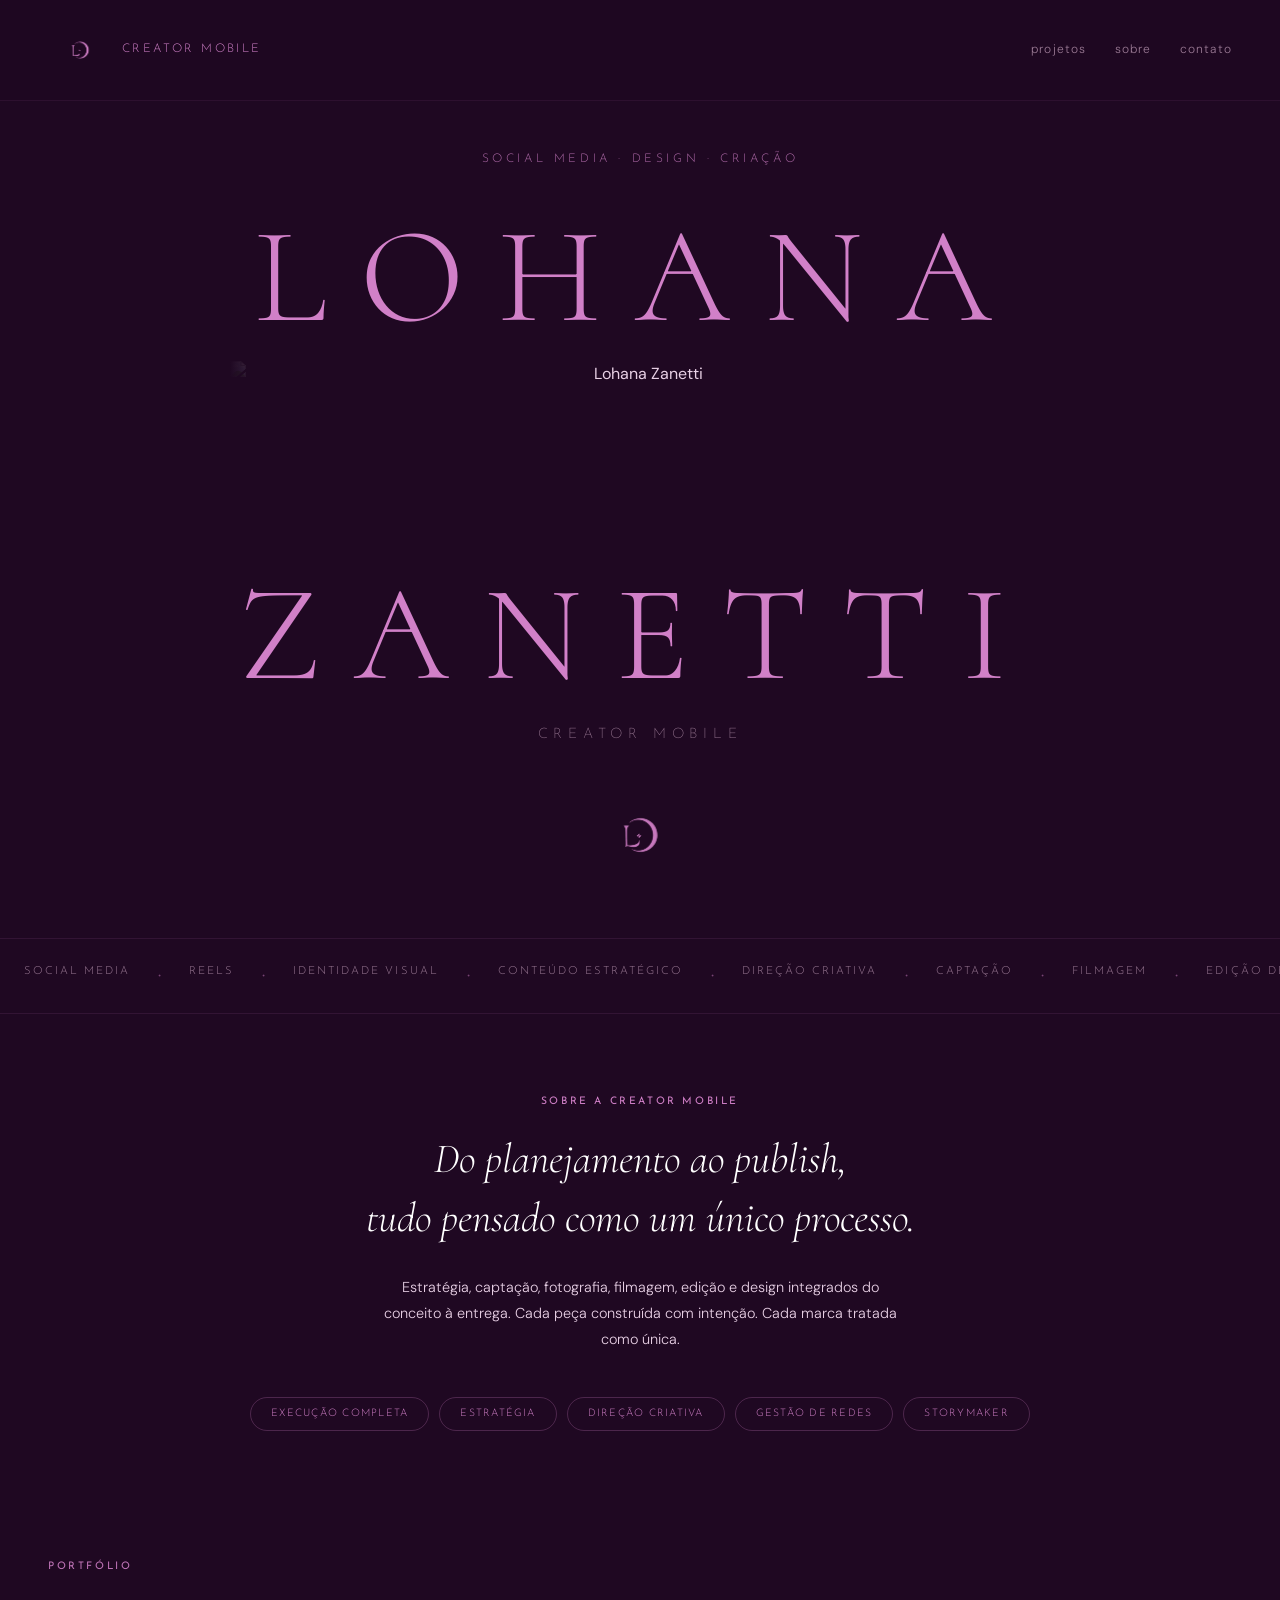
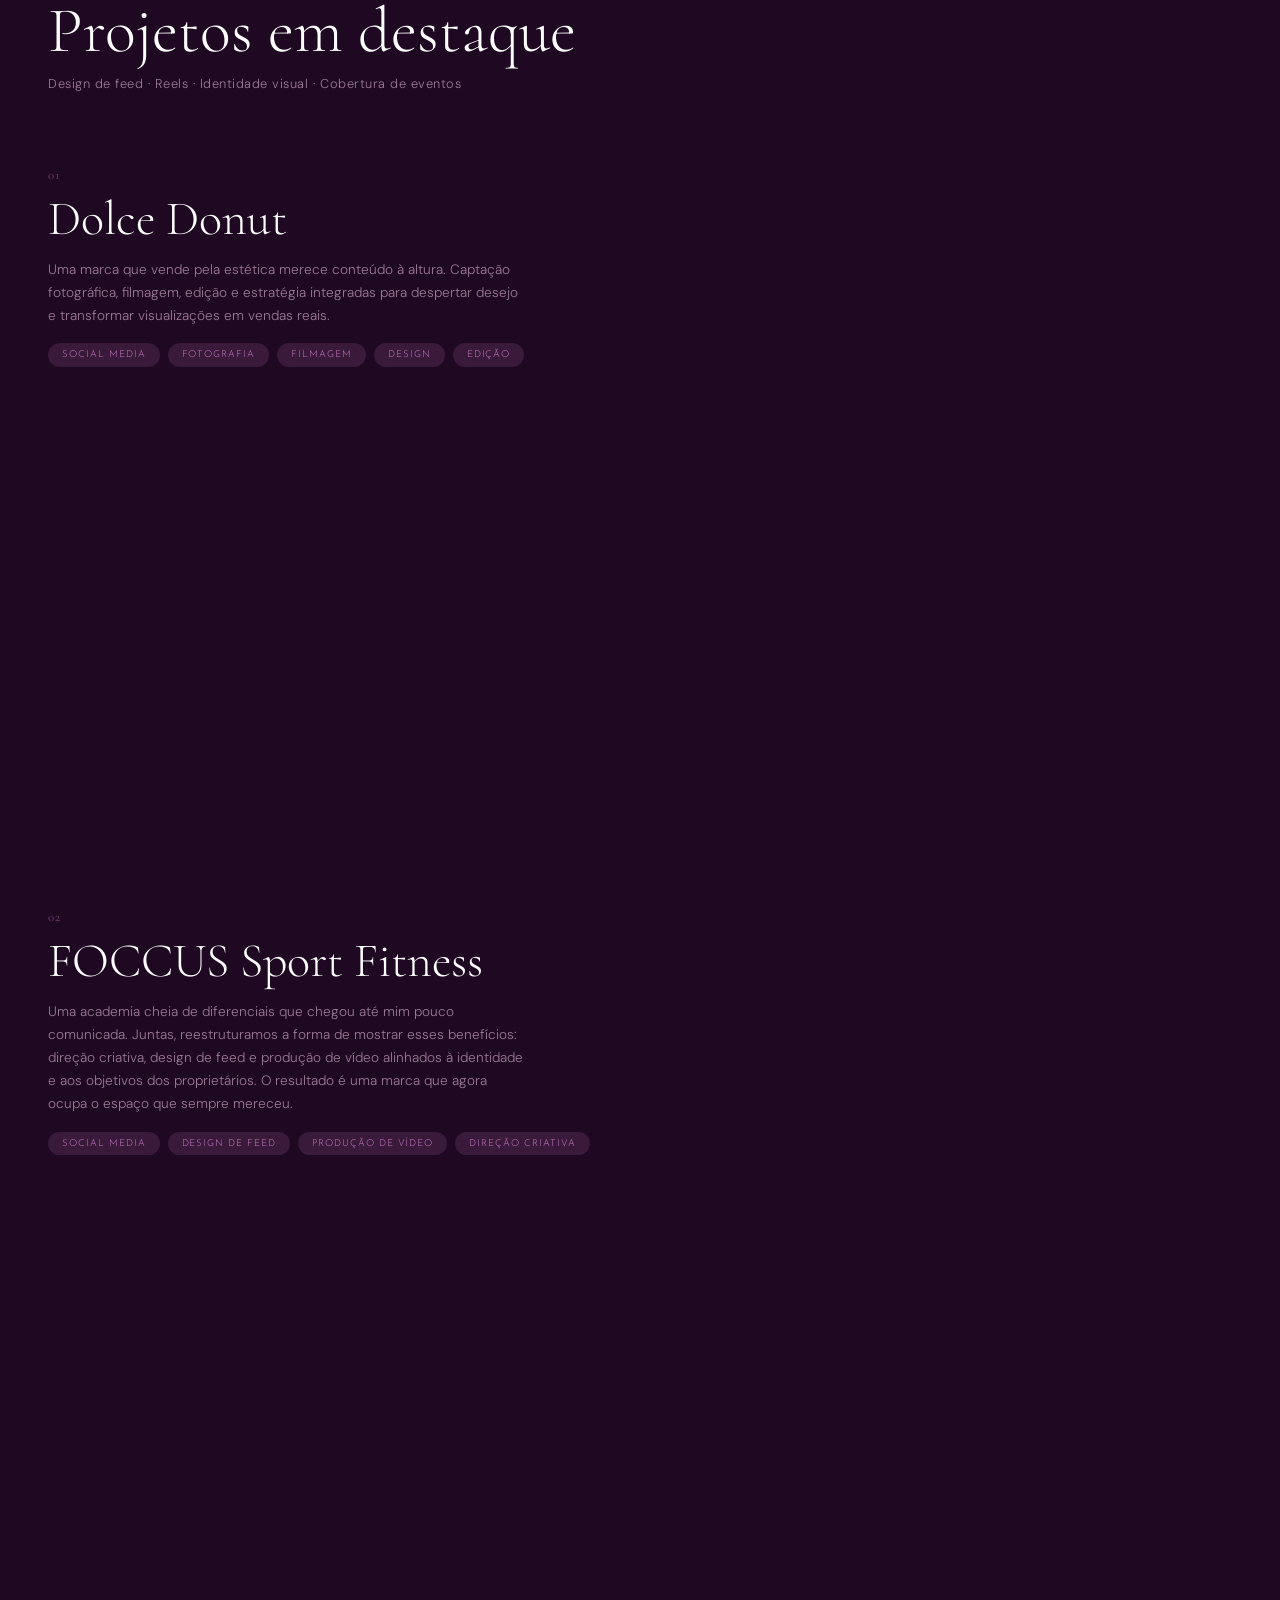
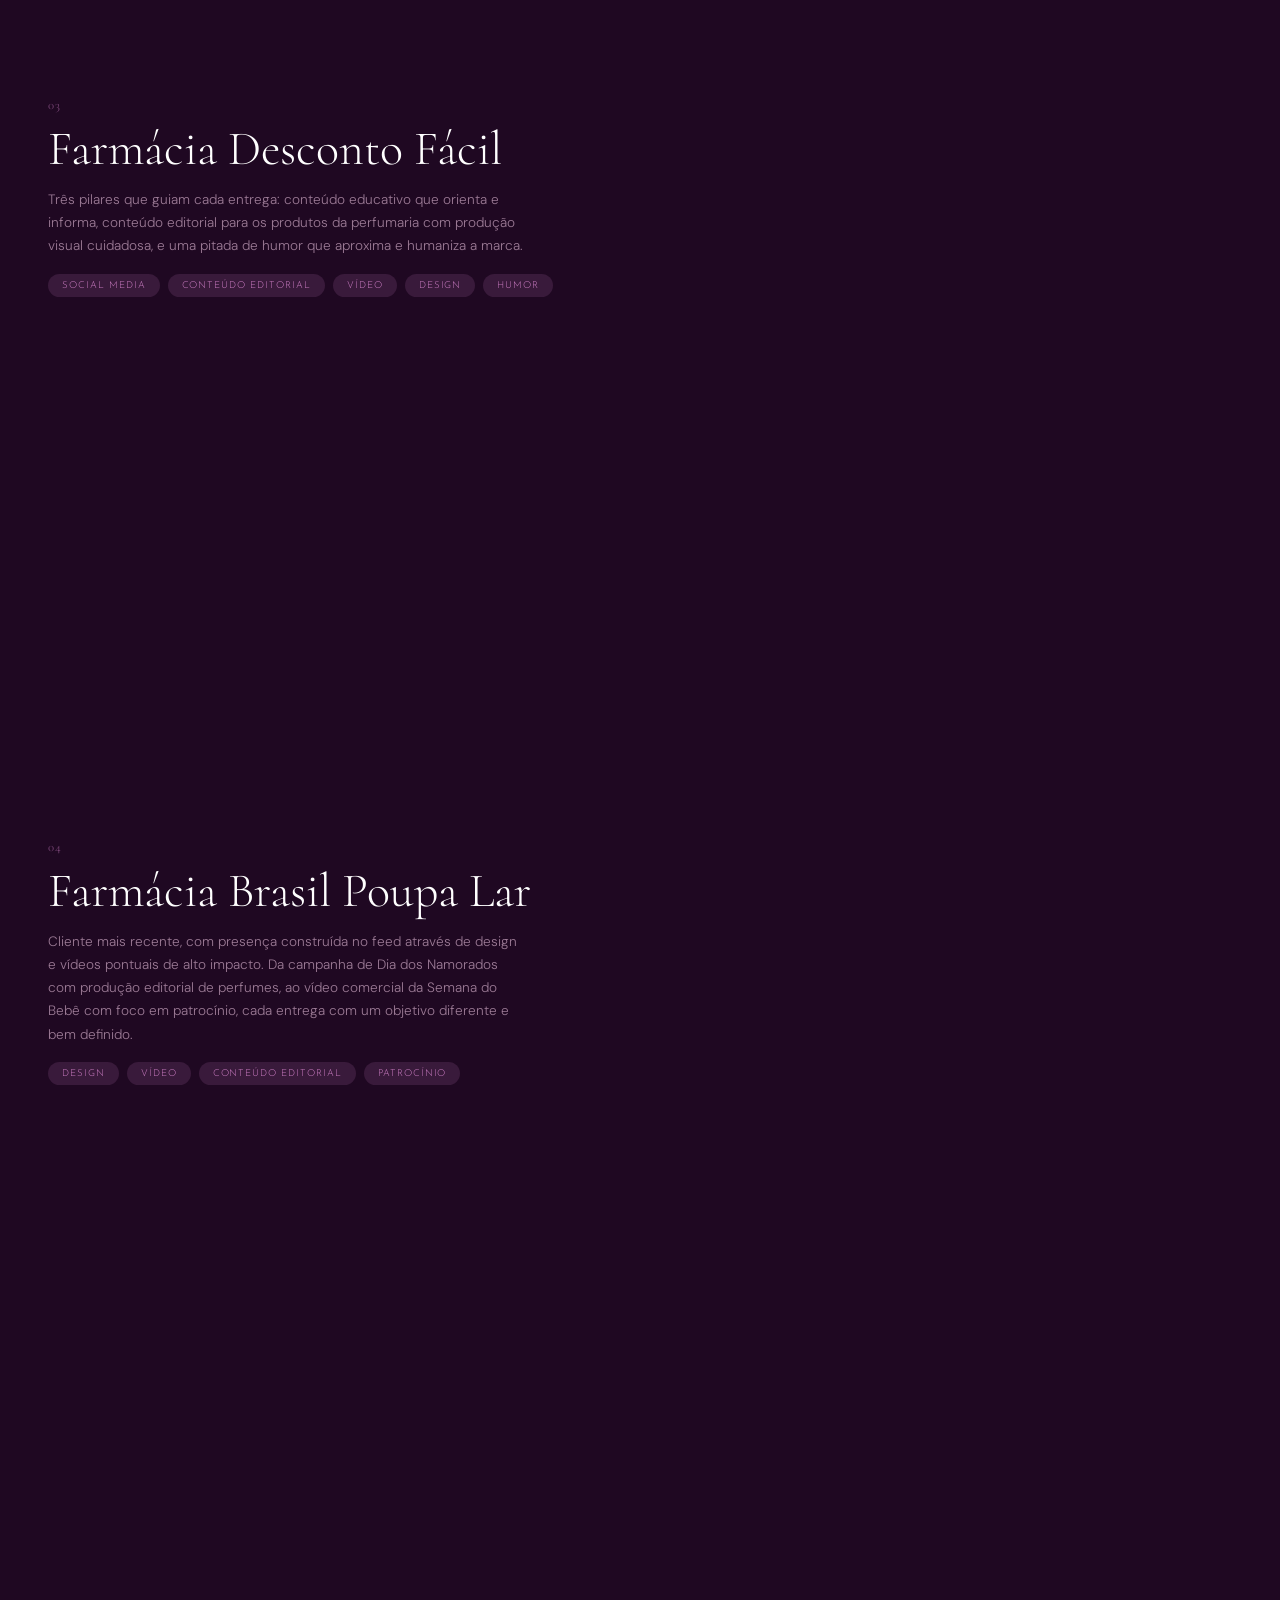
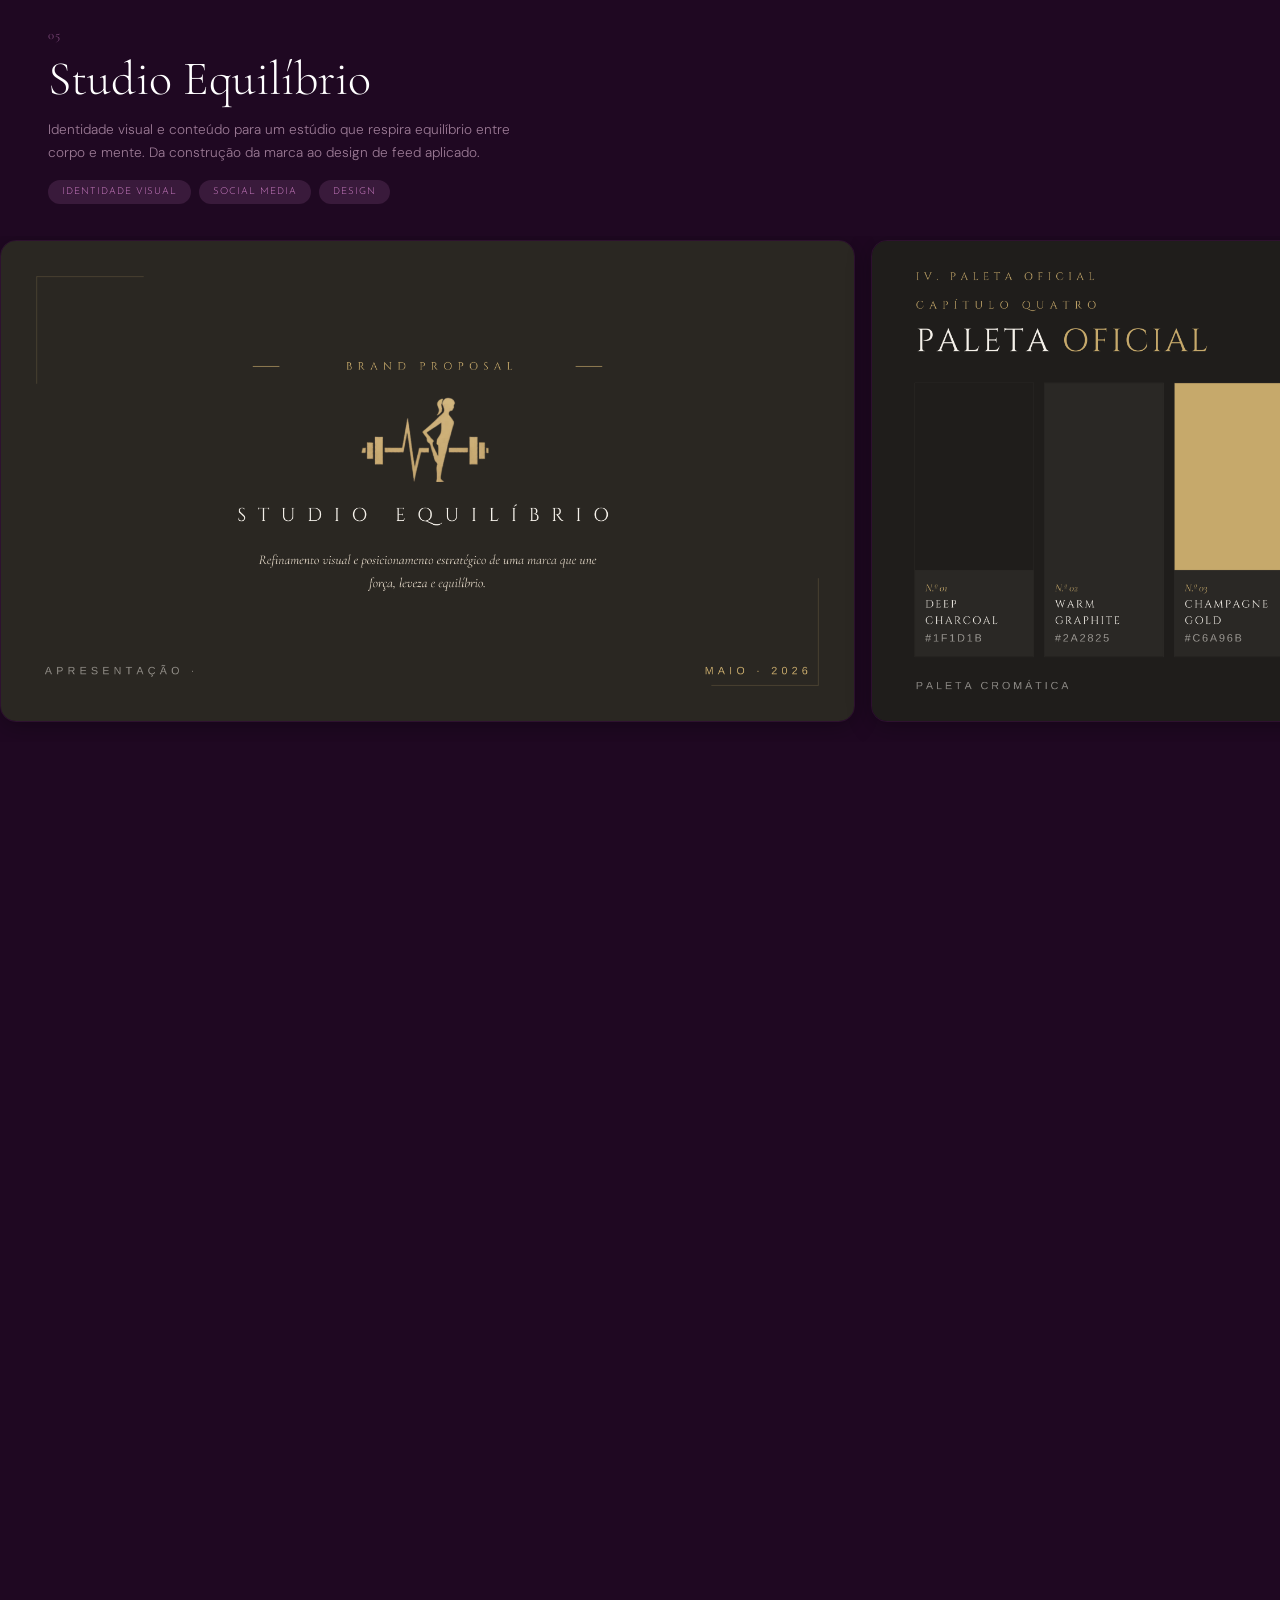
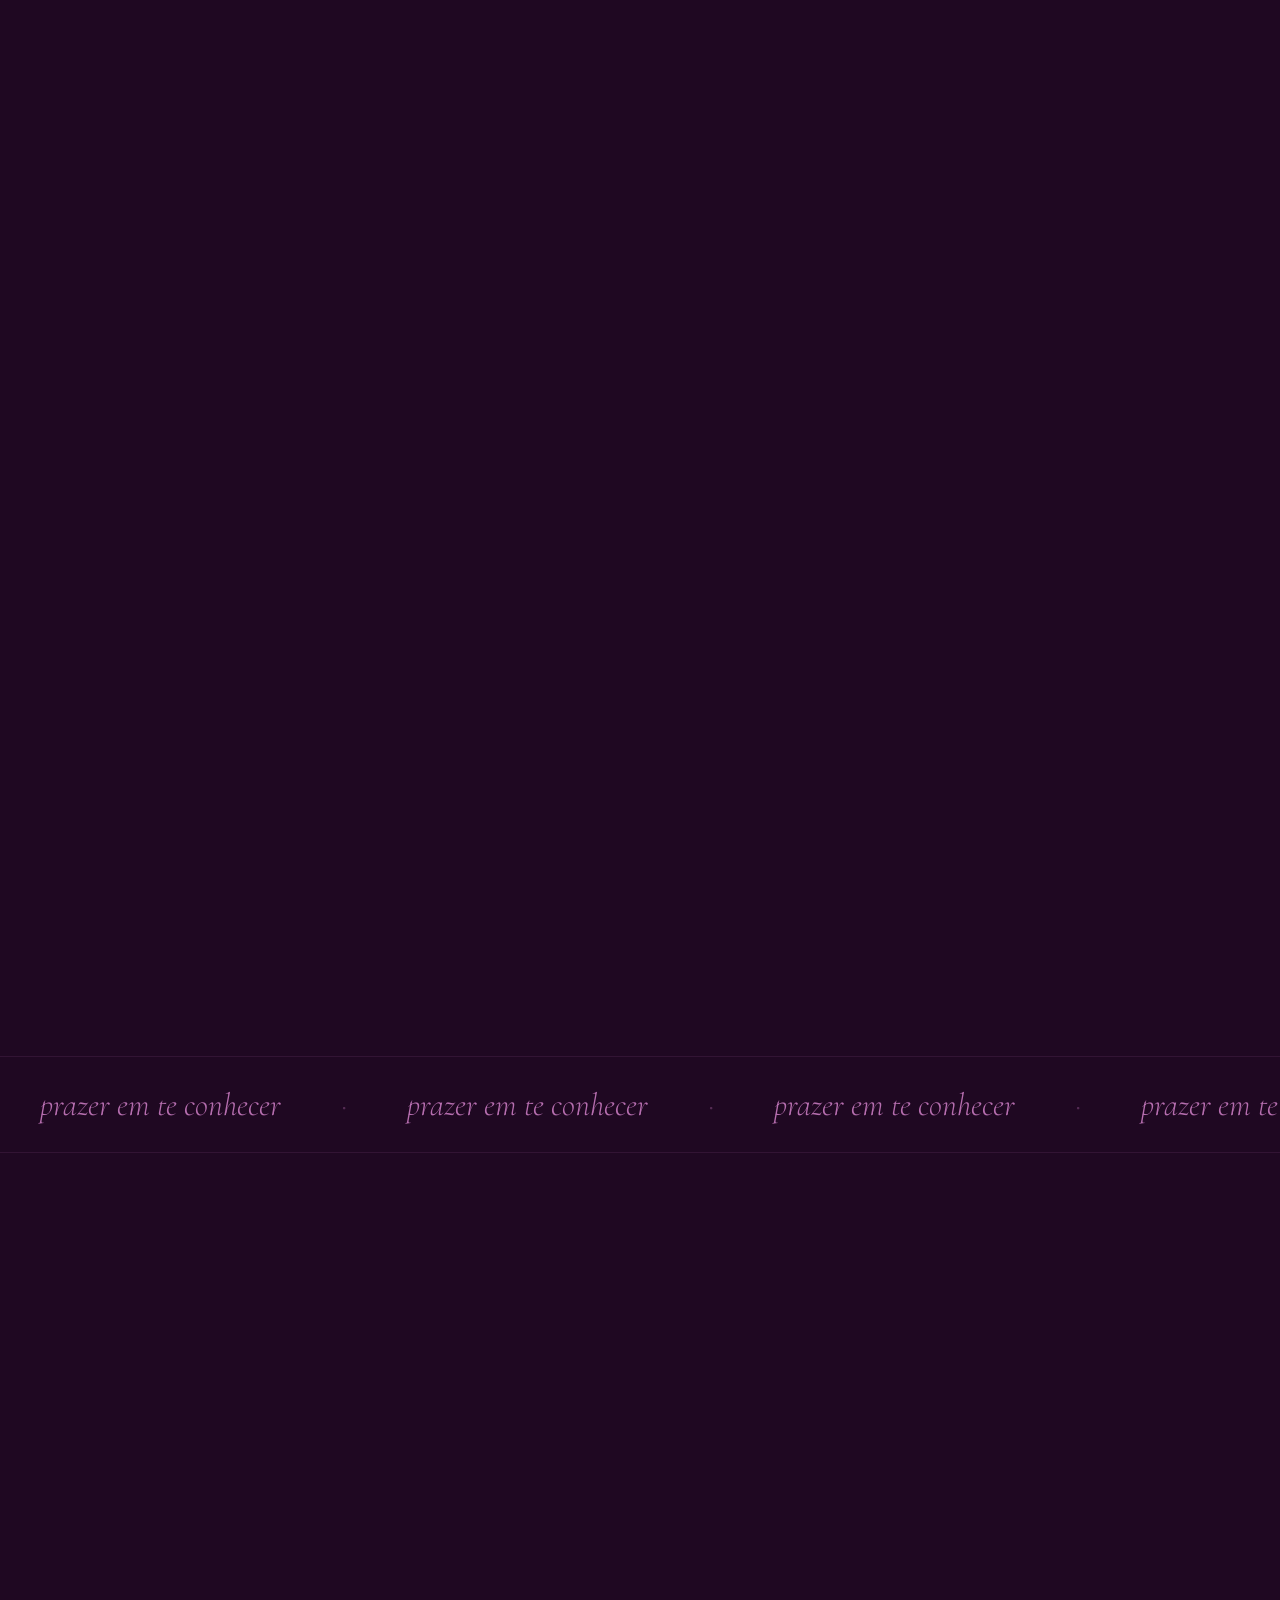
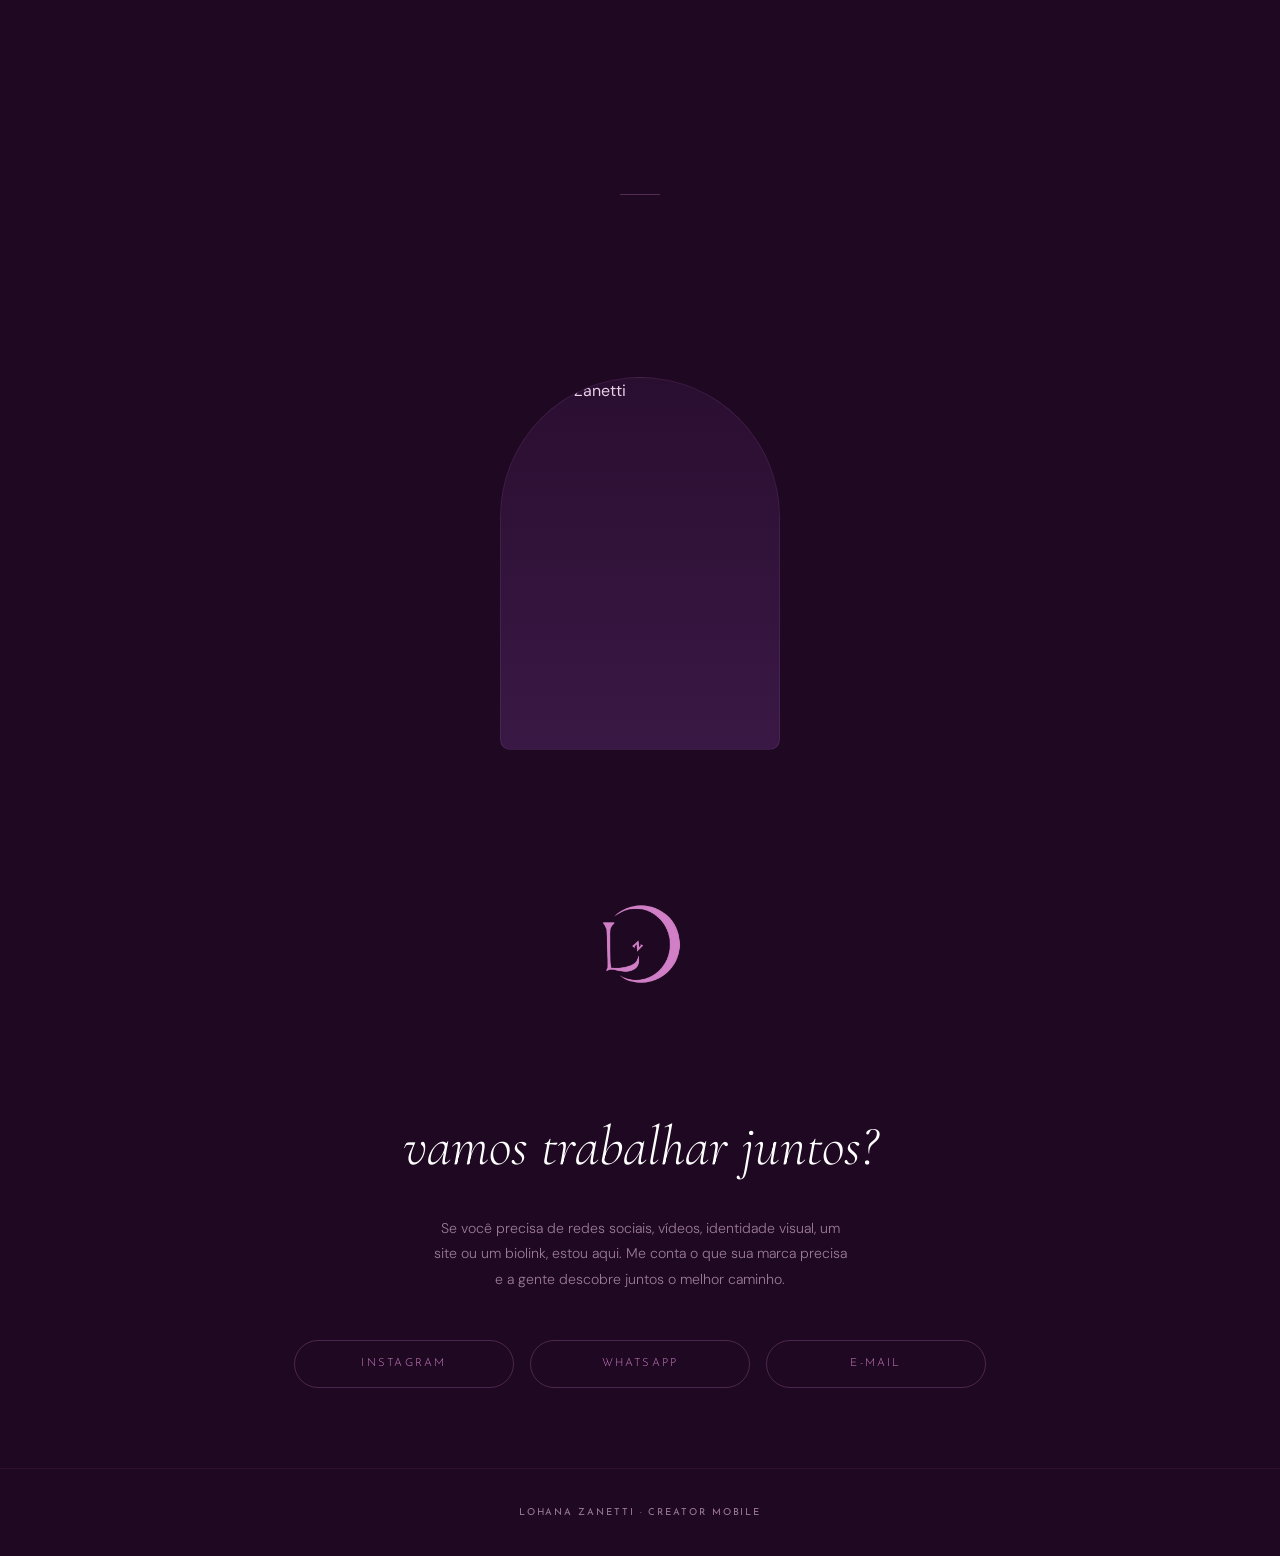
==== index.html @ 8b92fc09 "Redesenha colaborações em carrossel, ajusta tamanho das logos e corrige recorte direito dos posts do" ====
<!DOCTYPE html>
<html lang="pt-BR">
<head>
    <meta charset="UTF-8">
    <meta name="viewport" content="width=device-width, initial-scale=1.0">
    <meta name="color-scheme" content="dark">
    <meta name="theme-color" content="#1F0822">
    <title>Lohana Zanetti | Creator Mobile</title>
    <meta name="description" content="Lohana Zanetti — Social Media Manager, Designer e Creator. Conteúdo com estratégia, constância e propósito.">
    <link rel="preconnect" href="https://fonts.googleapis.com">
    <link rel="preconnect" href="https://fonts.gstatic.com" crossorigin>
    <link href="https://fonts.googleapis.com/css2?family=Cormorant:ital,wght@0,300;0,400;0,600;1,300;1,400&family=DM+Sans:ital,wght@0,300;0,400;0,500;1,300&family=Josefin+Sans:wght@200;300;400&display=swap" rel="stylesheet">

    <style>
        /* ═══════ TOKENS ═══════ */
        :root {
            --bg:        #1F0822;
            --bg-2:      #2A0E30;
            --bg-3:      #3A1845;
            --accent:    #D180C8;
            --accent15:  rgba(209,128,200,0.15);
            --accent25:  rgba(209,128,200,0.25);
            --accent08:  rgba(209,128,200,0.08);
            --accent10:  rgba(209,128,200,0.10);
            --white:     #FFFFFF;
            --t2:        #E8D0E5;
            --t3:        #9B7A95;
            --display:   'Cormorant', Georgia, serif;
            --body:      'DM Sans', system-ui, sans-serif;
            --caps:      'Josefin Sans', system-ui, sans-serif;
            color-scheme: dark;
        }

        /* ═══════ RESET ═══════ */
        *, *::before, *::after { margin:0; padding:0; box-sizing:border-box; }
        html {
            scroll-behavior: smooth;
            background: var(--bg);
            scrollbar-width: thin;
            scrollbar-color: var(--accent) var(--bg);
        }
        ::-webkit-scrollbar { width: 4px; }
        ::-webkit-scrollbar-track { background: var(--bg); }
        ::-webkit-scrollbar-thumb { background: var(--accent); border-radius: 2px; }
        body {
            font-family: var(--body);
            background: var(--bg);
            color: var(--t2);
            font-size: 16px;
            line-height: 1.6;
            overflow-x: hidden;
            -webkit-font-smoothing: antialiased;
        }
        img { display: block; max-width: 100%; }
        a { color: inherit; text-decoration: none; }

        /* ═══════ NAV ═══════ */
        nav {
            position: fixed;
            top: 0; left: 0; right: 0;
            z-index: 200;
            display: flex;
            justify-content: space-between;
            align-items: center;
            padding: 18px 24px;
            background: rgba(31,8,34,0.93);
            backdrop-filter: blur(14px);
            -webkit-backdrop-filter: blur(14px);
            border-bottom: 1px solid var(--accent08);
        }
        .nav-logo {
            display: flex;
            align-items: center;
            gap: 10px;
        }
        .nav-logo img {
            width: 64px;
            height: 64px;
            object-fit: contain;
        }
        .nav-logo-text {
            font-family: var(--caps);
            font-size: 0.75rem;
            font-weight: 300;
            color: var(--accent);
            letter-spacing: 0.2em;
            text-transform: uppercase;
        }
        .nav-links { display: flex; gap: 28px; }
        .nav-links a {
            font-family: var(--body);
            font-size: 0.75rem;
            font-weight: 300;
            color: var(--t3);
            letter-spacing: 0.1em;
            transition: color 0.3s;
        }
        .nav-links a:hover { color: var(--accent); }

        /* ═══════ HERO ═══════ */
        .hero {
            min-height: auto;
            display: flex;
            flex-direction: column;
            align-items: center;
            justify-content: center;
            padding: 124px 24px 16px;
            text-align: center;
            background: var(--bg);
        }
        .hero-eyebrow {
            font-family: var(--caps);
            font-size: 0.62rem;
            font-weight: 300;
            color: var(--accent);
            letter-spacing: 0.22em;
            text-transform: uppercase;
            margin-bottom: 40px;
            padding: 0 16px;
            white-space: nowrap;
            opacity: 0.8;
        }
        .hero-name {
            font-family: var(--display);
            font-weight: 300;
            color: var(--accent);
            letter-spacing: 0.2em;
            text-transform: uppercase;
            line-height: 1;
            font-size: clamp(2.8rem, 11vw, 8.5rem);
        }
        .hero-photo {
            width: 100%;
            max-width: 480px;
            height: 130px;
            margin: 16px 0;
            position: relative;
            overflow: hidden;
        }
        .hero-photo img {
            width: 100%;
            height: 100%;
            object-fit: cover;
            object-position: center 58%;
        }
        .hero-photo::before {
            content: '';
            position: absolute;
            inset: 0;
            background: linear-gradient(90deg,
                var(--bg) 0%,
                transparent 20%,
                transparent 80%,
                var(--bg) 100%);
            z-index: 2;
            pointer-events: none;
        }
        .hero-logo-wrap { display: contents; }
        .hero-logo-accent {
            width: 360px;
            height: 360px;
            object-fit: contain;
            margin-top: 16px;
            opacity: 0.95;
        }
        .hero-brand {
            font-family: var(--caps);
            font-size: clamp(0.65rem, 2vw, 0.9rem);
            font-weight: 200;
            color: var(--t3);
            letter-spacing: 0.4em;
            text-transform: uppercase;
            margin-top: 20px;
        }

        /* ═══════ MARQUEE ═══════ */
        .marquee {
            overflow: hidden;
            padding: 24px 0;
            border-top: 1px solid var(--accent10);
            border-bottom: 1px solid var(--accent10);
            background: var(--bg);
        }
        .marquee-track {
            display: flex;
            width: max-content;
            animation: marquee 28s linear infinite;
            will-change: transform;
            -webkit-transform: translateZ(0);
            transform: translateZ(0);
            backface-visibility: hidden;
        }
        .marquee-item {
            font-family: var(--caps);
            font-size: 0.7rem;
            font-weight: 300;
            color: var(--t3);
            letter-spacing: 0.18em;
            text-transform: uppercase;
            white-space: nowrap;
            padding: 0 24px;
        }
        .marquee-dot { color: var(--accent); opacity: 0.5; padding: 0 4px; }
        @keyframes marquee {
            0% { transform: translateX(0) translateZ(0); }
            100% { transform: translateX(-50%) translateZ(0); }
        }

        /* ═══════ INTRO ═══════ */
        .intro {
            padding: 48px 24px;
            background: var(--bg);
            display: flex;
            flex-direction: column;
            align-items: center;
            text-align: center;
        }
        .section-label {
            font-family: var(--caps);
            font-size: 0.65rem;
            font-weight: 400;
            color: var(--accent);
            letter-spacing: 0.25em;
            text-transform: uppercase;
            margin-bottom: 20px;
            opacity: 0.9;
        }
        .intro-headline {
            font-family: var(--display);
            font-size: clamp(1.5rem, 4.5vw, 2.6rem);
            font-weight: 300;
            font-style: italic;
            color: var(--white);
            line-height: 1.4;
            max-width: 600px;
            margin-bottom: 28px;
        }
        .intro-text {
            font-size: 0.9rem;
            font-weight: 300;
            color: var(--t2);
            max-width: 520px;
            line-height: 1.8;
            margin-bottom: 44px;
        }
        .tags {
            display: flex;
            flex-wrap: wrap;
            justify-content: center;
            gap: 10px;
        }
        .tag {
            font-family: var(--caps);
            font-size: 0.65rem;
            font-weight: 300;
            color: var(--accent);
            letter-spacing: 0.12em;
            text-transform: uppercase;
            padding: 8px 20px;
            border: 1px solid var(--accent25);
            border-radius: 100px;
            transition: all 0.3s;
        }
        .tag:hover { background: var(--accent15); border-color: var(--accent); }

        /* ═══════ PROJECTS ═══════ */
        .projects { padding: 48px 0; background: var(--bg); }
        .projects-head { padding: 0 24px; margin-bottom: 70px; }
        @media (max-width: 767px) {
            .projects-head { margin-bottom: 40px; }
        }
        .section-title {
            font-family: var(--display);
            font-size: clamp(2rem, 7vw, 4rem);
            font-weight: 300;
            color: var(--white);
            line-height: 1.1;
            margin-bottom: 8px;
        }
        .section-sub {
            font-size: 0.75rem;
            font-weight: 300;
            color: var(--t3);
            letter-spacing: 0.02em;
            max-width: 320px;
        }
        @media (min-width: 480px) {
            .section-sub { font-size: 0.8rem; letter-spacing: 0.04em; max-width: none; }
        }

        /* project block */
        .project { margin-bottom: 110px; }
        .project:last-child { margin-bottom: 0; }
        @media (max-width: 767px) {
            .project { margin-bottom: 56px; }
        }
        .project-head { padding: 0 24px; margin-bottom: 32px; }
        .project-number {
            font-family: var(--display);
            font-size: 0.8rem;
            color: var(--accent);
            opacity: 0.5;
            letter-spacing: 0.1em;
            margin-bottom: 8px;
        }
        .project-name {
            font-family: var(--display);
            font-size: clamp(1.8rem, 6vw, 3rem);
            font-weight: 300;
            color: var(--white);
            line-height: 1.1;
            margin-bottom: 12px;
        }
        .project-desc {
            font-size: 0.85rem;
            font-weight: 300;
            color: var(--t3);
            line-height: 1.7;
            max-width: 480px;
            margin-bottom: 16px;
        }
        .project-tags { display: flex; flex-wrap: wrap; gap: 8px; }
        .project-tag {
            font-family: var(--caps);
            font-size: 0.6rem;
            font-weight: 300;
            color: var(--accent);
            letter-spacing: 0.1em;
            text-transform: uppercase;
            padding: 4px 14px;
            background: var(--accent15);
            border-radius: 100px;
        }

        /* ═══════ CAROUSEL (Instagram embeds) ═══════ */
        .ig-carousel {
            overflow-x: auto;
            scroll-snap-type: x mandatory;
            -webkit-overflow-scrolling: touch;
            scrollbar-width: none;
            padding: 4px 24px 16px;
            cursor: grab;
        }
        .ig-carousel::-webkit-scrollbar { display: none; }
        .ig-carousel:active { cursor: grabbing; }
        .ig-track {
            display: flex;
            gap: 16px;
            align-items: flex-start;
            padding-right: 24px;
        }
        .ig-slide {
            flex-shrink: 0;
            scroll-snap-align: start;
            width: 300px;
            height: 500px;
            overflow: hidden;
            border-radius: 16px;
            position: relative;
        }
        .ig-slide .instagram-media {
            min-width: unset !important;
            width: 100% !important;
            max-width: 300px !important;
            margin: 0 !important;
            border-radius: 16px !important;
            box-shadow: 0 4px 24px rgba(0,0,0,0.3) !important;
            transform: scale(1.16, 1.1);
            transform-origin: left center;
        }
        /* mobile: show header (profile/name) and the design image in full, but crop the
           footer (likes, comments, "ver mais no Instagram"). Exact crop height is computed
           in JS per-slide once Instagram resizes its iframe (see script at bottom). */
        @media (max-width: 767px) {
            .ig-carousel {
                scrollbar-width: thin;
                padding-bottom: 20px;
            }
            .ig-carousel::-webkit-scrollbar { display: block; height: 6px; }
            .ig-carousel::-webkit-scrollbar-track { background: var(--accent08); border-radius: 3px; }
            .ig-carousel::-webkit-scrollbar-thumb { background: var(--accent); border-radius: 3px; }
            .ig-slide { height: 420px; overflow: hidden; }
            .ig-slide .instagram-media {
                transform: scaleX(1.06);
                transform-origin: left center;
                margin: 0 !important;
                zoom: 0.8;
            }
        }

        /* ═══════ IMAGE CAROUSEL ═══════ */
        .img-carousel {
            overflow-x: auto;
            scroll-snap-type: x mandatory;
            -webkit-overflow-scrolling: touch;
            scrollbar-width: none;
            padding: 4px 24px 16px;
            cursor: grab;
        }
        .img-carousel::-webkit-scrollbar { display: none; }
        .img-carousel:active { cursor: grabbing; }
        .img-track {
            display: flex;
            gap: 16px;
            align-items: flex-start;
            padding-right: 24px;
        }
        .img-slide {
            flex-shrink: 0;
            scroll-snap-align: start;
            border-radius: 16px;
            overflow: hidden;
            border: 1px solid var(--accent08);
            box-shadow: 0 4px 24px rgba(0,0,0,0.3);
            transition: border-color 0.3s;
        }
        .img-slide:hover { border-color: var(--accent25); }
        .img-slide img {
            display: block;
            height: 340px;
            width: auto;
            object-fit: cover;
            -webkit-user-drag: none;
            user-select: none;
            pointer-events: none;
        }
        /* landscape images (16:9) */
        .img-slide.landscape img {
            height: 220px;
            width: 390px;
            object-fit: cover;
        }
        .img-slide .cz-img { height: 340px; width: auto; }

        /* ═══════ CAROUSEL DOTS (swipe indicator) ═══════ */
        .carousel-dots {
            display: flex;
            justify-content: center;
            gap: 6px;
            margin-top: 2px;
            margin-bottom: 8px;
        }
        .carousel-dots .dot {
            width: 6px;
            height: 6px;
            border-radius: 50%;
            background: var(--t3);
            opacity: 0.4;
            transition: opacity 0.3s, background 0.3s;
        }
        .carousel-dots .dot.active {
            background: var(--accent);
            opacity: 1;
        }

        /* ═══════ COLABORAÇÕES (horizontal carousel cards) ═══════ */
        .colab-carousel {
            overflow-x: auto;
            scroll-snap-type: x mandatory;
            -webkit-overflow-scrolling: touch;
            scrollbar-width: none;
            padding: 4px 24px 16px;
            cursor: grab;
        }
        .colab-carousel::-webkit-scrollbar { display: none; }
        .colab-carousel:active { cursor: grabbing; }
        .colab-track {
            display: flex;
            gap: 16px;
            align-items: flex-start;
            padding-right: 24px;
        }
        .colab-card {
            flex-shrink: 0;
            scroll-snap-align: start;
            width: 260px;
            background: rgba(58,24,69,0.4);
            border: 1px solid rgba(209,128,200,0.18);
            border-radius: 16px;
            overflow: hidden;
            display: flex;
            flex-direction: column;
        }
        .colab-header {
            background: #FFFFFF;
            display: flex;
            align-items: center;
            gap: 10px;
            padding: 14px 16px;
        }
        .colab-avatar {
            width: 40px;
            height: 40px;
            border-radius: 50%;
            background: #E8E8E8;
            display: flex;
            align-items: center;
            justify-content: center;
            flex-shrink: 0;
            overflow: hidden;
        }
        .colab-avatar svg {
            width: 22px;
            height: 22px;
            fill: #9A9A9A;
        }
        .colab-handle {
            font-family: var(--caps);
            font-size: 0.78rem;
            font-weight: 500;
            color: #1A1A1A;
            letter-spacing: 0.02em;
        }
        .colab-body {
            padding: 20px 18px;
            display: flex;
            flex-direction: column;
            gap: 10px;
        }
        .colab-btn {
            font-family: var(--caps);
            font-size: 0.62rem;
            font-weight: 400;
            color: var(--accent);
            letter-spacing: 0.1em;
            text-transform: uppercase;
            padding: 12px 14px;
            width: 100%;
            text-align: center;
            background: transparent;
            border: 1px solid var(--accent);
            border-radius: 100px;
            transition: all 0.3s;
            animation: colabPulse 1.8s ease-in-out infinite;
        }
        .colab-btn:hover {
            background: var(--accent15);
        }
        @keyframes colabPulse {
            0%, 100% { box-shadow: 0 0 0 0 var(--accent25); transform: scale(1); }
            50% { box-shadow: 0 0 16px 5px var(--accent25); transform: scale(1.03); }
        }
        @media (min-width: 768px) {
            .colab-carousel { padding: 4px 48px 20px; scrollbar-width: thin; }
            .colab-carousel::-webkit-scrollbar { display: block; height: 6px; }
            .colab-carousel::-webkit-scrollbar-track { background: var(--accent08); border-radius: 3px; }
            .colab-carousel::-webkit-scrollbar-thumb { background: var(--accent); border-radius: 3px; }
            .colab-card { width: 280px; }
        }
        @media (max-width: 767px) {
            .colab-carousel { scrollbar-width: thin; padding-bottom: 20px; }
            .colab-carousel::-webkit-scrollbar { display: block; height: 6px; }
            .colab-carousel::-webkit-scrollbar-track { background: var(--accent08); border-radius: 3px; }
            .colab-carousel::-webkit-scrollbar-thumb { background: var(--accent); border-radius: 3px; }
            .colab-card { scroll-snap-align: center; }
        }

        /* ═══════ WEBSITES SECTION ═══════ */
        .websites { padding: 48px 24px; background: var(--bg); }
        .web-grid {
            display: flex;
            flex-direction: column;
            gap: 20px;
            margin-top: 40px;
            max-width: 600px;
        }
        .web-card {
            background: var(--bg-2);
            border: 1px solid var(--accent08);
            border-radius: 16px;
            padding: 28px;
            transition: border-color 0.3s, transform 0.3s;
        }
        .web-card:hover {
            border-color: var(--accent25);
            transform: translateY(-2px);
        }
        .web-card-title {
            font-family: var(--display);
            font-size: 1.3rem;
            font-weight: 300;
            color: var(--white);
            margin-bottom: 8px;
        }
        .web-card-desc {
            font-size: 0.82rem;
            font-weight: 300;
            color: var(--t3);
            line-height: 1.7;
            margin-bottom: 16px;
        }
        .web-card-link {
            font-family: var(--caps);
            font-size: 0.65rem;
            font-weight: 400;
            color: var(--accent);
            letter-spacing: 0.15em;
            text-transform: uppercase;
            display: inline-flex;
            align-items: center;
            gap: 8px;
            padding: 12px 24px;
            background: var(--accent15);
            border: 1px solid var(--accent);
            border-radius: 100px;
            transition: all 0.3s;
        }
        .web-card-link:hover {
            gap: 12px;
            background: var(--accent25);
            box-shadow: 0 0 0 4px var(--accent08);
        }
        .web-card-link.glow-soft {
            box-shadow: 0 0 10px 2px var(--accent08);
        }

        /* ═══════ ABOUT ═══════ */
        .about { background: var(--bg); }
        .about-marquee {
            overflow: hidden;
            padding: 22px 0;
            border-top: 1px solid var(--accent10);
            border-bottom: 1px solid var(--accent10);
        }
        .about-marquee-track {
            display: flex;
            width: max-content;
            animation: marquee 20s linear infinite;
            will-change: transform;
            -webkit-transform: translateZ(0);
            transform: translateZ(0);
            backface-visibility: hidden;
        }
        .about-marquee-text {
            font-family: var(--display);
            font-size: clamp(1.2rem, 4vw, 2rem);
            font-weight: 300;
            font-style: italic;
            color: var(--accent);
            white-space: nowrap;
            padding: 0 40px;
            opacity: 0.85;
        }
        .about-inner {
            padding: 48px 24px;
            max-width: 640px;
            margin: 0 auto;
        }
        .about-title {
            font-family: var(--display);
            font-size: clamp(2rem, 7vw, 3.5rem);
            font-weight: 300;
            color: var(--white);
            text-align: center;
            margin-bottom: 48px;
            line-height: 1.1;
        }
        .about-text {
            font-size: 0.9rem;
            font-weight: 300;
            color: var(--t2);
            line-height: 1.85;
            margin-bottom: 28px;
        }
        .about-text em {
            font-style: italic;
            color: var(--accent);
        }
        .about-divider {
            width: 40px;
            height: 1px;
            background: var(--accent);
            opacity: 0.3;
            margin: 40px auto;
        }
        .about-traits {
            font-size: 0.82rem;
            font-weight: 300;
            color: var(--t3);
            line-height: 2.4;
            text-align: center;
        }
        .about-traits span { color: var(--accent); margin: 0 6px; }
        .about-photo {
            width: 100%;
            max-width: 280px;
            aspect-ratio: 3/4;
            margin: 48px auto 0;
            background: linear-gradient(180deg, var(--bg-2), var(--bg-3));
            border-radius: 160px 160px 12px 12px;
            overflow: hidden;
            border: 1px solid var(--accent10);
        }
        .about-photo img {
            width: 100%;
            height: 100%;
            object-fit: cover;
        }

        /* ═══════ CONTACT ═══════ */
        .contact {
            padding: 48px 24px;
            background: var(--bg);
            display: flex;
            flex-direction: column;
            align-items: center;
            text-align: center;
        }
        .contact-logo {
            width: 384px;
            height: 384px;
            max-width: 80%;
            object-fit: contain;
            margin-bottom: 40px;
            opacity: 0.9;
        }
        @media (max-width: 767px) {
            .about-inner { padding-bottom: 20px; }
            .contact { padding-top: 4px; }
            .contact-logo { width: 140px; height: 140px; max-width: none; margin-bottom: -10px; }
            .contact-title { margin-bottom: 16px; }
        }
        .contact-title {
            font-family: var(--display);
            font-size: clamp(2rem, 7vw, 3.5rem);
            font-weight: 300;
            font-style: italic;
            color: var(--white);
            margin-bottom: 24px;
        }
        .contact-text {
            font-size: 0.88rem;
            font-weight: 300;
            color: var(--t3);
            max-width: 420px;
            line-height: 1.8;
            margin-bottom: 48px;
        }
        .contact-links {
            display: flex;
            flex-direction: column;
            gap: 14px;
            align-items: center;
            width: 100%;
        }
        .contact-link {
            font-family: var(--caps);
            font-size: 0.7rem;
            font-weight: 300;
            color: var(--accent);
            letter-spacing: 0.2em;
            text-transform: uppercase;
            padding: 14px 40px;
            border: 1px solid var(--accent25);
            border-radius: 100px;
            transition: all 0.3s;
            min-width: 220px;
            text-align: center;
        }
        .contact-link:hover {
            background: var(--accent15);
            border-color: var(--accent);
            transform: translateY(-1px);
        }

        /* ═══════ FOOTER ═══════ */
        footer {
            padding: 36px 24px;
            border-top: 1px solid var(--accent08);
            background: var(--bg);
            text-align: center;
        }
        footer p {
            font-family: var(--caps);
            font-size: 0.6rem;
            color: var(--t3);
            letter-spacing: 0.2em;
            text-transform: uppercase;
        }

        /* ═══════ MOBILE TEXT WRAPPING ═══════ */
        @media (max-width: 767px) {
            .intro-text, .intro-headline, .project-desc, .about-text, .contact-text,
            .web-card-desc, .section-sub, .contact-title, .about-title, .section-title,
            .project-name, .web-card-title {
                text-wrap: pretty;
            }
            .about-text {
                text-align: center;
                max-width: 340px;
                margin-left: auto;
                margin-right: auto;
                text-wrap: balance;
            }
        }

        /* ═══════ REVEAL ═══════ */
        .reveal {
            opacity: 0;
            transform: translateY(28px);
            transition: opacity 1.4s ease, transform 1.4s ease;
        }
        .reveal.visible { opacity: 1; transform: translateY(0); }

        /* ═══════ MOBILE FIXES ═══════ */
        @media (max-width: 767px) {
            /* nav: pull logo left, tighten Creator/Mobile line spacing, equalize gaps */
            nav { justify-content: flex-start; gap: 22px; padding: 16px 16px 16px 12px; }
            .nav-logo { gap: 8px; }
            .nav-logo-text { line-height: 1.05; }
            .nav-links { gap: 22px; }

            /* hero: name -> photo -> logo -> animated line flowing with almost no gap */
            .hero { padding-bottom: 0; }
            .hero-photo { margin: 2px 0; }

            /* logo.png has a huge transparent margin baked into the asset (~33% per side),
               which makes it look like it's floating far from the text above even with a
               near-zero CSS margin. Crop into the visible mark so it sits tight under
               "Creator Mobile" — desktop/tablet keep the original uncropped image. */
            .hero-logo-wrap {
                display: block;
                width: 60px;
                height: 60px;
                margin: 0 auto;
                overflow: hidden;
            }
            .hero-logo-accent {
                width: 143px !important;
                height: 178px !important;
                margin-top: -59px !important;
                margin-left: -42px !important;
                max-width: none;
            }

            /* carousels: center each slide on screen */
            .ig-slide { scroll-snap-align: center; }

            /* Dolce Donut CTA: pulsing lilac glow */
            .web-card-link.pulse {
                animation: ctaPulse 1.8s ease-in-out infinite;
            }
            @keyframes ctaPulse {
                0%, 100% { box-shadow: 0 0 0 0 var(--accent25); transform: scale(1); }
                50% { box-shadow: 0 0 18px 6px var(--accent25); transform: scale(1.04); }
            }
        }

        /* ═══════ DESKTOP ═══════ */
        @media (min-width: 768px) {
            nav { padding: 18px 48px; }
            .hero { min-height: auto; padding: 150px 48px 38px; }
            .hero-eyebrow { font-size: 0.75rem; letter-spacing: 0.3em; padding: 0 24px; }
            .hero-photo { height: 170px; max-width: 680px; }
            .hero-logo-accent { width: 110px; height: 110px; margin-top: 24px; }
            .intro { padding: 80px 48px; }
            .projects-head { padding: 0 48px; }
            .project-head { padding: 0 48px; }
            .project { margin-bottom: 64px; }
            .ig-carousel { padding: 4px 48px 20px; scrollbar-width: thin; }
            .ig-carousel::-webkit-scrollbar { display: block; height: 6px; }
            .ig-carousel::-webkit-scrollbar-track { background: var(--accent08); border-radius: 3px; }
            .ig-carousel::-webkit-scrollbar-thumb { background: var(--accent); border-radius: 3px; }
            .ig-slide { width: 272px; height: 400px; }
            .ig-slide .instagram-media {
                max-width: 272px !important;
                margin-top: -30px !important;
                margin-bottom: -137px !important;
                height: calc(100% + 167px) !important;
            }
            .img-carousel { padding: 4px 48px 20px; scrollbar-width: thin; }
            .img-carousel::-webkit-scrollbar { display: block; height: 6px; }
            .img-carousel::-webkit-scrollbar-track { background: var(--accent08); border-radius: 3px; }
            .img-carousel::-webkit-scrollbar-thumb { background: var(--accent); border-radius: 3px; }
            .img-slide .cz-img { width: auto; height: 320px; max-width: none; }
            .img-slide.landscape img { height: 420px; width: 746px; }
            .eq-sharpen { filter: url(#sharpen); }
            .carousel-dots { display: none; }
            .websites { padding: 80px 48px; }
            .about-inner { padding: 80px 48px 24px; }
            .contact { padding: 20px 48px 80px; }
            .contact-logo { width: 250px; height: 250px; margin-bottom: 8px; }
            .contact-links { flex-direction: row; justify-content: center; gap: 16px; }
            .web-grid { flex-direction: row; flex-wrap: wrap; max-width: 800px; }
            .web-card { flex: 1; min-width: 260px; display: flex; flex-direction: column; }
            .web-card-link { margin-top: auto; align-self: flex-start; }
        }
        @media (min-width: 1024px) {
            .hero-name { letter-spacing: 0.25em; }
            .hero-photo { height: 190px; max-width: 820px; }
            .hero-logo-accent { width: 130px; height: 130px; }
            .contact-logo { width: 300px; height: 300px; }
            .ig-slide { width: 288px; }
            .ig-slide .instagram-media { max-width: 288px !important; }
            .img-slide .cz-img { height: 380px; }
            .img-slide.landscape img { height: 480px; width: 853px; }
            .project { margin-bottom: 84px; }
        }
    </style>
</head>
<body>

<svg width="0" height="0" style="position:absolute" aria-hidden="true">
    <filter id="sharpen">
        <feConvolveMatrix order="3" preserveAlpha="true"
            kernelMatrix="0 -0.2 0  -0.2 1.8 -0.2  0 -0.2 0" />
    </filter>
</svg>

<!-- ══════════════════ NAV ══════════════════ -->
<nav>
    <a href="#inicio" class="nav-logo">
        <img src="logo.png" alt="Logo Lohana Zanetti">
        <span class="nav-logo-text">Creator Mobile</span>
    </a>
    <div class="nav-links">
        <a href="#projetos">projetos</a>
        <a href="#sobre">sobre</a>
        <a href="#contato">contato</a>
    </div>
</nav>

<!-- ══════════════════ HERO ══════════════════ -->
<section class="hero" id="inicio">
    <p class="hero-eyebrow">Social Media · Design · Criação</p>
    <h1 class="hero-name">Lohana</h1>
    <div class="hero-photo">
        <img src="foto-oculos.png.png" alt="Lohana Zanetti">
    </div>
    <h1 class="hero-name">Zanetti</h1>
    <p class="hero-brand">Creator Mobile</p>
    <span class="hero-logo-wrap"><img src="logo.png" alt="Logo Lohana Zanetti" class="hero-logo-accent"></span>
</section>

<!-- ══════════════════ MARQUEE ══════════════════ -->
<div class="marquee">
    <div class="marquee-track">
        <span class="marquee-item">social media</span><span class="marquee-dot">·</span>
        <span class="marquee-item">reels</span><span class="marquee-dot">·</span>
        <span class="marquee-item">identidade visual</span><span class="marquee-dot">·</span>
        <span class="marquee-item">conteúdo estratégico</span><span class="marquee-dot">·</span>
        <span class="marquee-item">direção criativa</span><span class="marquee-dot">·</span>
        <span class="marquee-item">captação</span><span class="marquee-dot">·</span>
        <span class="marquee-item">filmagem</span><span class="marquee-dot">·</span>
        <span class="marquee-item">edição de vídeo</span><span class="marquee-dot">·</span>
        <span class="marquee-item">design</span><span class="marquee-dot">·</span>
        <span class="marquee-item">storymaker</span><span class="marquee-dot">·</span>
        <span class="marquee-item">social media</span><span class="marquee-dot">·</span>
        <span class="marquee-item">reels</span><span class="marquee-dot">·</span>
        <span class="marquee-item">identidade visual</span><span class="marquee-dot">·</span>
        <span class="marquee-item">conteúdo estratégico</span><span class="marquee-dot">·</span>
        <span class="marquee-item">direção criativa</span><span class="marquee-dot">·</span>
        <span class="marquee-item">captação</span><span class="marquee-dot">·</span>
        <span class="marquee-item">filmagem</span><span class="marquee-dot">·</span>
        <span class="marquee-item">edição de vídeo</span><span class="marquee-dot">·</span>
        <span class="marquee-item">design</span><span class="marquee-dot">·</span>
        <span class="marquee-item">storymaker</span><span class="marquee-dot">·</span>
    </div>
</div>

<!-- ══════════════════ INTRO ══════════════════ -->
<section class="intro">
    <p class="section-label reveal">sobre a creator mobile</p>
    <p class="intro-headline reveal">Do planejamento ao publish,<br>tudo pensado como um único&nbsp;processo.</p>
    <p class="intro-text reveal">
        Estratégia, captação, fotografia, filmagem, edição e design integrados do conceito à entrega. Cada peça construída com intenção. Cada marca tratada como&nbsp;única.
    </p>
    <div class="tags reveal">
        <span class="tag">Execução completa</span>
        <span class="tag">Estratégia</span>
        <span class="tag">Direção criativa</span>
        <span class="tag">Gestão de redes</span>
        <span class="tag">Storymaker</span>
    </div>
</section>

<!-- ══════════════════ PROJETOS ══════════════════ -->
<section class="projects" id="projetos">
    <div class="projects-head reveal">
        <p class="section-label">portfólio</p>
        <h2 class="section-title">Projetos em destaque</h2>
        <p class="section-sub">Design de feed · Reels · Identidade visual · Cobertura de&nbsp;eventos</p>
    </div>

    <!-- ─── DOLCE DONUT ─── -->
    <div class="project reveal">
        <div class="project-head">
            <p class="project-number">01</p>
            <h3 class="project-name">Dolce Donut</h3>
            <p class="project-desc">Uma marca que vende pela estética merece conteúdo à altura. Captação fotográfica, filmagem, edição e estratégia integradas para despertar desejo e transformar visualizações em vendas reais.</p>
            <div class="project-tags">
                <span class="project-tag">Social Media</span>
                <span class="project-tag">Fotografia</span>
                <span class="project-tag">Filmagem</span>
                <span class="project-tag">Design</span>
                <span class="project-tag">Edição</span>
            </div>
        </div>
        <div class="ig-carousel" id="dolce-carousel">
            <div class="ig-track">
                <div class="ig-slide"><blockquote class="instagram-media" data-instgrm-permalink="https://www.instagram.com/p/DaCYiSiJFjs/" data-instgrm-version="14"></blockquote></div>
                <div class="ig-slide"><blockquote class="instagram-media" data-instgrm-permalink="https://www.instagram.com/p/DaCYvzcp7aw/" data-instgrm-version="14"></blockquote></div>
                <div class="ig-slide"><blockquote class="instagram-media" data-instgrm-permalink="https://www.instagram.com/p/DaCZCE6p5ZS/" data-instgrm-version="14"></blockquote></div>
                <div class="ig-slide"><blockquote class="instagram-media" data-instgrm-permalink="https://www.instagram.com/p/DaCZT77p2zt/" data-instgrm-version="14"></blockquote></div>
                <div class="ig-slide"><blockquote class="instagram-media" data-instgrm-permalink="https://www.instagram.com/p/DaCZi2gpoDd/" data-instgrm-version="14"></blockquote></div>
                <div class="ig-slide"><blockquote class="instagram-media" data-instgrm-permalink="https://www.instagram.com/p/DaCZyzsJi2P/" data-instgrm-version="14"></blockquote></div>
                <div class="ig-slide"><blockquote class="instagram-media" data-instgrm-permalink="https://www.instagram.com/p/DaCaElAp6Md/" data-instgrm-version="14"></blockquote></div>
                <div class="ig-slide"><blockquote class="instagram-media" data-instgrm-permalink="https://www.instagram.com/p/DaCYWjfpJRX/" data-instgrm-version="14"></blockquote></div>
                <div class="ig-slide"><blockquote class="instagram-media" data-instgrm-permalink="https://www.instagram.com/reel/DX9W44PB0PD/" data-instgrm-version="14"></blockquote></div>
            </div>
        </div>
        <div class="carousel-dots" data-dots-for="dolce-carousel">
            <span class="dot active"></span><span class="dot"></span><span class="dot"></span><span class="dot"></span><span class="dot"></span><span class="dot"></span><span class="dot"></span><span class="dot"></span><span class="dot"></span>
        </div>
    </div>

    <!-- ─── FOCCUS ─── -->
    <div class="project reveal">
        <div class="project-head">
            <p class="project-number">02</p>
            <h3 class="project-name">FOCCUS Sport Fitness</h3>
            <p class="project-desc">Uma academia cheia de diferenciais que chegou até mim pouco comunicada. Juntas, reestruturamos a forma de mostrar esses benefícios: direção criativa, design de feed e produção de vídeo alinhados à identidade e aos objetivos dos proprietários. O resultado é uma marca que agora ocupa o espaço que sempre mereceu.</p>
            <div class="project-tags">
                <span class="project-tag">Social Media</span>
                <span class="project-tag">Design de Feed</span>
                <span class="project-tag">Produção de Vídeo</span>
                <span class="project-tag">Direção Criativa</span>
            </div>
        </div>
        <div class="ig-carousel" id="foccus-carousel">
            <div class="ig-track">
                <div class="ig-slide"><blockquote class="instagram-media" data-instgrm-permalink="https://www.instagram.com/reel/DXeZbxZjtYy/" data-instgrm-version="14"></blockquote></div>
                <div class="ig-slide"><blockquote class="instagram-media" data-instgrm-permalink="https://www.instagram.com/p/DZ8LPRCFAQh/" data-instgrm-version="14"></blockquote></div>
                <div class="ig-slide"><blockquote class="instagram-media" data-instgrm-permalink="https://www.instagram.com/reel/DWdzVaRjqFq/" data-instgrm-version="14"></blockquote></div>
                <div class="ig-slide"><blockquote class="instagram-media" data-instgrm-permalink="https://www.instagram.com/p/DXRoQr-DsPz/" data-instgrm-version="14"></blockquote></div>
                <div class="ig-slide"><blockquote class="instagram-media" data-instgrm-permalink="https://www.instagram.com/p/DWT0IEQjj3J/" data-instgrm-version="14"></blockquote></div>
            </div>
        </div>
        <div class="carousel-dots" data-dots-for="foccus-carousel">
            <span class="dot active"></span><span class="dot"></span><span class="dot"></span><span class="dot"></span><span class="dot"></span>
        </div>
    </div>

    <!-- ─── FARMÁCIA DESCONTO FÁCIL ─── -->
    <div class="project reveal">
        <div class="project-head">
            <p class="project-number">03</p>
            <h3 class="project-name">Farmácia Desconto Fácil</h3>
            <p class="project-desc">Três pilares que guiam cada entrega: conteúdo educativo que orienta e informa, conteúdo editorial para os produtos da perfumaria com produção visual cuidadosa, e uma pitada de humor que aproxima e humaniza a marca.</p>
            <div class="project-tags">
                <span class="project-tag">Social Media</span>
                <span class="project-tag">Conteúdo Editorial</span>
                <span class="project-tag">Vídeo</span>
                <span class="project-tag">Design</span>
                <span class="project-tag">Humor</span>
            </div>
        </div>
        <div class="ig-carousel" id="farmacia-carousel">
            <div class="ig-track">
                <div class="ig-slide"><blockquote class="instagram-media" data-instgrm-permalink="https://www.instagram.com/p/DZXg1PyjjOT/" data-instgrm-version="14"></blockquote></div>
                <div class="ig-slide"><blockquote class="instagram-media" data-instgrm-permalink="https://www.instagram.com/p/DU0buClDU6e/" data-instgrm-version="14"></blockquote></div>
                <div class="ig-slide"><blockquote class="instagram-media" data-instgrm-permalink="https://www.instagram.com/reel/DZaJCdcuMdK/" data-instgrm-version="14"></blockquote></div>
                <div class="ig-slide"><blockquote class="instagram-media" data-instgrm-permalink="https://www.instagram.com/reel/DXjwNw1jhhM/" data-instgrm-version="14"></blockquote></div>
                <div class="ig-slide"><blockquote class="instagram-media" data-instgrm-permalink="https://www.instagram.com/p/DRQQtsOkms5/" data-instgrm-version="14"></blockquote></div>
            </div>
        </div>
        <div class="carousel-dots" data-dots-for="farmacia-carousel">
            <span class="dot active"></span><span class="dot"></span><span class="dot"></span><span class="dot"></span><span class="dot"></span>
        </div>
    </div>

    <!-- ─── FARMÁCIA BRASIL POUPA LAR ─── -->
    <div class="project reveal">
        <div class="project-head">
            <p class="project-number">04</p>
            <h3 class="project-name">Farmácia Brasil Poupa Lar</h3>
            <p class="project-desc">Cliente mais recente, com presença construída no feed através de design e vídeos pontuais de alto impacto. Da campanha de Dia dos Namorados com produção editorial de perfumes, ao vídeo comercial da Semana do Bebê com foco em patrocínio, cada entrega com um objetivo diferente e bem definido.</p>
            <div class="project-tags">
                <span class="project-tag">Design</span>
                <span class="project-tag">Vídeo</span>
                <span class="project-tag">Conteúdo Editorial</span>
                <span class="project-tag">Patrocínio</span>
            </div>
        </div>
        <div class="ig-carousel" id="brasil-carousel">
            <div class="ig-track">
                <div class="ig-slide"><blockquote class="instagram-media" data-instgrm-permalink="https://www.instagram.com/reel/DZVI7kvRYZ6/" data-instgrm-version="14"></blockquote></div>
                <div class="ig-slide"><blockquote class="instagram-media" data-instgrm-permalink="https://www.instagram.com/reel/DZFifgFRDNy/" data-instgrm-version="14"></blockquote></div>
            </div>
        </div>
        <div class="carousel-dots" data-dots-for="brasil-carousel">
            <span class="dot active"></span><span class="dot"></span>
        </div>
    </div>

    <!-- ─── ESTÚDIO EQUILÍBRIO ─── -->
    <div class="project reveal">
        <div class="project-head">
            <p class="project-number">05</p>
            <h3 class="project-name">Studio Equilíbrio</h3>
            <p class="project-desc">Identidade visual e conteúdo para um estúdio que respira equilíbrio entre corpo e mente. Da construção da marca ao design de feed aplicado.</p>
            <div class="project-tags">
                <span class="project-tag">Identidade Visual</span>
                <span class="project-tag">Social Media</span>
                <span class="project-tag">Design</span>
            </div>
        </div>
        <div class="img-carousel" id="eq-carousel">
            <div class="img-track">
                <div class="img-slide landscape"><img src="eq-logo.png" alt="Studio Equilíbrio - Logo"></div>
                <div class="img-slide landscape"><img src="eq-paleta.png" alt="Studio Equilíbrio - Paleta de cores"></div>
                <div class="img-slide landscape"><img src="eq-posts.png" alt="Studio Equilíbrio - Posts aplicados"></div>
                <div class="img-slide landscape"><img src="eq-catalogo.png" alt="Studio Equilíbrio - Catálogo"></div>
                <div class="img-slide landscape"><img src="eq-identidade.png" alt="Studio Equilíbrio - Identidade aplicada" class="eq-sharpen"></div>
            </div>
        </div>
        <div class="carousel-dots" data-dots-for="eq-carousel">
            <span class="dot active"></span>
            <span class="dot"></span>
            <span class="dot"></span>
            <span class="dot"></span>
            <span class="dot"></span>
        </div>
    </div>

    <!-- ─── CILENE ZANETTI ─── -->
    <div class="project reveal">
        <div class="project-head">
            <p class="project-number">06</p>
            <h3 class="project-name">Cilene Zanetti</h3>
            <p class="project-desc">Nutricionista. Identidade visual para uma profissional que cuida com ciência e afeto. Da logo e paleta à aplicação completa em materiais digitais.</p>
            <div class="project-tags">
                <span class="project-tag">Identidade Visual</span>
                <span class="project-tag">Social Media</span>
                <span class="project-tag">Design</span>
            </div>
        </div>
        <div class="img-carousel" id="cz-carousel">
            <div class="img-track">
                <div class="img-slide"><img class="cz-img" src="cz-logo.png" alt="Cilene Zanetti - Logo"></div>
                <div class="img-slide"><img class="cz-img" src="cz-paleta.png" alt="Cilene Zanetti - Paleta"></div>
                <div class="img-slide"><img class="cz-img" src="cz-metalico.png" alt="Cilene Zanetti - Logo metálico"></div>
                <div class="img-slide"><img class="cz-img" src="cz-simples.png" alt="Cilene Zanetti - Logo simples"></div>
                <div class="img-slide"><img class="cz-img" src="cz-mockup.png" alt="Cilene Zanetti - Mockup"></div>
            </div>
        </div>
        <div class="carousel-dots" data-dots-for="cz-carousel">
            <span class="dot active"></span><span class="dot"></span><span class="dot"></span><span class="dot"></span><span class="dot"></span>
        </div>
    </div>

    <!-- ─── COLABORAÇÕES ─── -->
    <div class="project reveal">
        <div class="project-head">
            <p class="project-number">07</p>
            <h3 class="project-name">Colaborações</h3>
            <p class="project-desc">Projetos pontuais e parcerias criativas que marcaram a trajetória. Cobertura de eventos, vídeos de campeonato e conteúdo de impacto para perfis de grande alcance regional.</p>
            <div class="project-tags">
                <span class="project-tag">Reels</span>
                <span class="project-tag">Eventos</span>
                <span class="project-tag">Storymaker</span>
                <span class="project-tag">Vídeo</span>
            </div>
        </div>
        <div class="colab-carousel" id="colab-carousel">
            <div class="colab-track">
                <div class="colab-card">
                    <div class="colab-header">
                        <div class="colab-avatar">
                            <svg viewBox="0 0 24 24"><path d="M12 12c2.7 0 4.9-2.2 4.9-4.9S14.7 2.2 12 2.2 7.1 4.4 7.1 7.1 9.3 12 12 12zm0 2.4c-3.5 0-9.8 1.8-9.8 5.4v2h19.6v-2c0-3.6-6.3-5.4-9.8-5.4z"/></svg>
                        </div>
                        <p class="colab-handle">@isabelagiordani</p>
                    </div>
                    <div class="colab-body">
                        <a href="https://www.instagram.com/reel/DNqPxvWt_G4/" target="_blank" class="colab-btn">DENTRO DO ESTÚDIO</a>
                        <a href="https://www.instagram.com/reel/DQSAyAxESZX/" target="_blank" class="colab-btn">NA ARENA</a>
                    </div>
                </div>
                <div class="colab-card">
                    <div class="colab-header">
                        <div class="colab-avatar">
                            <svg viewBox="0 0 24 24"><path d="M12 12c2.7 0 4.9-2.2 4.9-4.9S14.7 2.2 12 2.2 7.1 4.4 7.1 7.1 9.3 12 12 12zm0 2.4c-3.5 0-9.8 1.8-9.8 5.4v2h19.6v-2c0-3.6-6.3-5.4-9.8-5.4z"/></svg>
                        </div>
                        <p class="colab-handle">@karolrodarte</p>
                    </div>
                    <div class="colab-body">
                        <a href="https://www.instagram.com/reel/DZI6Q_XxafX/" target="_blank" class="colab-btn">NA ARENA</a>
                    </div>
                </div>
                <div class="colab-card">
                    <div class="colab-header">
                        <div class="colab-avatar">
                            <svg viewBox="0 0 24 24"><path d="M12 12c2.7 0 4.9-2.2 4.9-4.9S14.7 2.2 12 2.2 7.1 4.4 7.1 7.1 9.3 12 12 12zm0 2.4c-3.5 0-9.8 1.8-9.8 5.4v2h19.6v-2c0-3.6-6.3-5.4-9.8-5.4z"/></svg>
                        </div>
                        <p class="colab-handle">@studio.dupontes</p>
                    </div>
                    <div class="colab-body">
                        <a href="https://www.instagram.com/reel/DSP3tT_FeOf/" target="_blank" class="colab-btn">NOS BASTIDORES</a>
                    </div>
                </div>
                <div class="colab-card">
                    <div class="colab-header">
                        <div class="colab-avatar">
                            <svg viewBox="0 0 24 24"><path d="M12 12c2.7 0 4.9-2.2 4.9-4.9S14.7 2.2 12 2.2 7.1 4.4 7.1 7.1 9.3 12 12 12zm0 2.4c-3.5 0-9.8 1.8-9.8 5.4v2h19.6v-2c0-3.6-6.3-5.4-9.8-5.4z"/></svg>
                        </div>
                        <p class="colab-handle">@cfbxxaxim</p>
                    </div>
                    <div class="colab-body">
                        <a href="https://www.instagram.com/reel/DZ3V-ZQx531/" target="_blank" class="colab-btn">NO ARRAIÁ</a>
                    </div>
                </div>
            </div>
        </div>
        <div class="carousel-dots" data-dots-for="colab-carousel">
            <span class="dot active"></span><span class="dot"></span><span class="dot"></span><span class="dot"></span>
        </div>
    </div>

</section>

<!-- ══════════════════ WEBSITES ══════════════════ -->
<section class="websites" id="sites">
    <p class="section-label reveal">além das redes</p>
    <h2 class="section-title reveal" style="margin-bottom:12px;">Sites e Bio Links</h2>
    <p class="reveal" style="font-size:0.88rem;font-weight:300;color:var(--t3);max-width:480px;line-height:1.8;margin-bottom:0;">
        Além das redes sociais, também crio do zero: landing pages, biosites e páginas de link na bio com identidade visual, estrutura pensada e zero dependência de plataformas pagas.
    </p>
    <div class="web-grid">
        <div class="web-card reveal">
            <p class="web-card-title">Dolce Donut · Biosite</p>
            <p class="web-card-desc">Bio link completo criado do zero com identidade visual da marca, links organizados e WhatsApp integrado.</p>
            <a href="https://dolcedonut.github.io" target="_blank" class="web-card-link pulse">
                ver projeto
            </a>
        </div>
        <div class="web-card reveal">
            <p class="web-card-title">Este portfólio</p>
            <p class="web-card-desc">Você está aqui. Criado do zero em HTML, hospedado no GitHub Pages, sem plataformas pagas ou templates prontos.</p>
            <a href="#inicio" class="web-card-link glow-soft">
                você já está nele
            </a>
        </div>
    </div>
</section>

<!-- ══════════════════ SOBRE ══════════════════ -->
<section class="about" id="sobre">
    <div class="about-marquee">
        <div class="about-marquee-track">
            <span class="about-marquee-text">prazer em te conhecer</span>
            <span class="about-marquee-text" style="opacity:0.3;padding:0 20px;">·</span>
            <span class="about-marquee-text">prazer em te conhecer</span>
            <span class="about-marquee-text" style="opacity:0.3;padding:0 20px;">·</span>
            <span class="about-marquee-text">prazer em te conhecer</span>
            <span class="about-marquee-text" style="opacity:0.3;padding:0 20px;">·</span>
            <span class="about-marquee-text">prazer em te conhecer</span>
            <span class="about-marquee-text" style="opacity:0.3;padding:0 20px;">·</span>
            <span class="about-marquee-text">prazer em te conhecer</span>
            <span class="about-marquee-text" style="opacity:0.3;padding:0 20px;">·</span>
            <span class="about-marquee-text">prazer em te conhecer</span>
            <span class="about-marquee-text" style="opacity:0.3;padding:0 20px;">·</span>
        </div>
    </div>
    <div class="about-inner">
        <h2 class="about-title reveal">Meu nome é<br><em style="font-style:italic;color:var(--accent);">Lohana.</em></h2>
        <p class="about-text reveal">
            Nascida em São Bernardo do Campo e vivendo hoje no interior de Santa Catarina, encontrei no conteúdo digital um caminho para unir o que amo: a estratégia por trás de uma marca, a <em>captação do momento certo</em>, a beleza de uma imagem bem composta e a conexão que um bom conteúdo é capaz de criar.
        </p>
        <p class="about-text reveal">
            Acredito que cada marca tem uma história, e meu trabalho é fazer essa história ser vista, sentida e lembrada. Do planejamento à entrega final, cada peça é pensada com propósito, cada detalhe existe por uma razão.
        </p>
        <p class="about-text reveal">
            Criar conteúdo não é só meu trabalho, é também o que eu faria no tempo livre. Acredito que é exatamente isso que faz a diferença na entrega. Além das telas, você me encontra aprendendo <em>crioulo haitiano como voluntária</em>, no CrossFit, regando as plantas, folheando um livro ou mergulhada em algum dorama coreano.
        </p>
        <div class="about-divider"></div>
        <div class="about-traits reveal">
            apaixonada por café
            <span>+</span>
            crossfiteira
            <span>+</span>
            estrategista digital
            <span>+</span>
            criadora de conteúdo
            <span>+</span>
            colecionadora de plantas
            <span>+</span>
            designer com propósito
            <span>+</span>
            dorameira
            <span>+</span>
            voluntária · crioulo haitiano
        </div>
        <div class="about-photo reveal">
            <img src="foto-sobre.png.png" alt="Lohana Zanetti">
        </div>
    </div>
</section>

<!-- ══════════════════ CONTATO ══════════════════ -->
<section class="contact" id="contato">
    <img src="logo.png" alt="Logo Lohana Zanetti" class="contact-logo reveal">
    <h2 class="contact-title reveal">vamos trabalhar juntos?</h2>
    <p class="contact-text reveal">
        Se você precisa de redes sociais, vídeos, identidade visual, um site ou um biolink, estou aqui. Me conta o que sua marca precisa e a gente descobre juntos o melhor caminho.
    </p>
    <div class="contact-links reveal">
        <a href="https://instagram.com/lohana.creator" target="_blank" class="contact-link">instagram</a>
        <a href="https://wa.me/5549888742812" target="_blank" class="contact-link">whatsapp</a>
        <a href="mailto:lohanazanetti@gmail.com" class="contact-link">e-mail</a>
    </div>
</section>

<!-- ══════════════════ FOOTER ══════════════════ -->
<footer class="reveal">
    <p>Lohana Zanetti · Creator Mobile</p>
</footer>

<!-- ══════════════════ SCRIPTS ══════════════════ -->
<script async src="//www.instagram.com/embed.js"></script>
<script>
    // Scroll reveal — direction-aware: hides again when scrolling up, reappears scrolling down
    const revealObs = new IntersectionObserver((entries) => {
        entries.forEach(e => {
            e.target.classList.toggle('visible', e.isIntersecting);
        });
    }, { threshold: 0.06, rootMargin: '0px 0px -30px 0px' });
    document.querySelectorAll('.reveal').forEach(el => revealObs.observe(el));

    // Mobile only: crop each Instagram embed to header + design image, hiding the
    // footer (likes, comments, "ver mais no Instagram"). Instagram resizes its iframe
    // asynchronously after load, so we watch for that and subtract a fixed footer height
    // from whatever height it ends up with — this adapts to posts and reels alike.
    function cropIgSlidesMobile() {
        if (window.innerWidth > 767) return;
        const FOOTER_PX = 130;
        const MIN_HEIGHT = 220;
        document.querySelectorAll('.ig-slide').forEach(slide => {
            if (slide.dataset.igCropWatching) return;
            slide.dataset.igCropWatching = '1';
            const tryCrop = () => {
                const iframe = slide.querySelector('iframe');
                if (!iframe) return;
                const h = iframe.getBoundingClientRect().height;
                if (h > 0) slide.style.height = Math.max(h - FOOTER_PX, MIN_HEIGHT) + 'px';
            };
            const watch = () => {
                const iframe = slide.querySelector('iframe');
                if (!iframe) { setTimeout(watch, 200); return; }
                new MutationObserver(tryCrop).observe(iframe, { attributes: true, attributeFilter: ['style', 'height'] });
                tryCrop();
            };
            watch();
        });
    }

    // Re-process Instagram embeds after fonts/scripts load
    window.addEventListener('load', () => {
        if (window.instgrm) window.instgrm.Embeds.process();
        cropIgSlidesMobile();
    });

    // Swipe indicator dots (Studio Equilíbrio carousel)
    document.querySelectorAll('.carousel-dots[data-dots-for]').forEach(dotsEl => {
        const carousel = document.getElementById(dotsEl.dataset.dotsFor);
        if (!carousel) return;
        const slides = carousel.querySelectorAll('.img-slide, .ig-slide, .colab-card');
        const dots = dotsEl.querySelectorAll('.dot');
        carousel.addEventListener('scroll', () => {
            const maxScroll = carousel.scrollWidth - carousel.clientWidth;
            const ratio = maxScroll > 0 ? carousel.scrollLeft / maxScroll : 0;
            const idx = Math.round(ratio * (slides.length - 1));
            dots.forEach((d, i) => d.classList.toggle('active', i === idx));
        });
    });

    // Drag to scroll on desktop
    document.querySelectorAll('.ig-carousel, .img-carousel, .colab-carousel').forEach(el => {
        let down = false, startX, scrollLeft;
        el.addEventListener('mousedown', e => {
            down = true;
            startX = e.pageX - el.offsetLeft;
            scrollLeft = el.scrollLeft;
        });
        el.addEventListener('mouseleave', () => down = false);
        el.addEventListener('mouseup', () => down = false);
        el.addEventListener('mousemove', e => {
            if (!down) return;
            e.preventDefault();
            const x = e.pageX - el.offsetLeft;
            el.scrollLeft = scrollLeft - (x - startX) * 1.5;
        });
    });
</script>
</body>
</html>
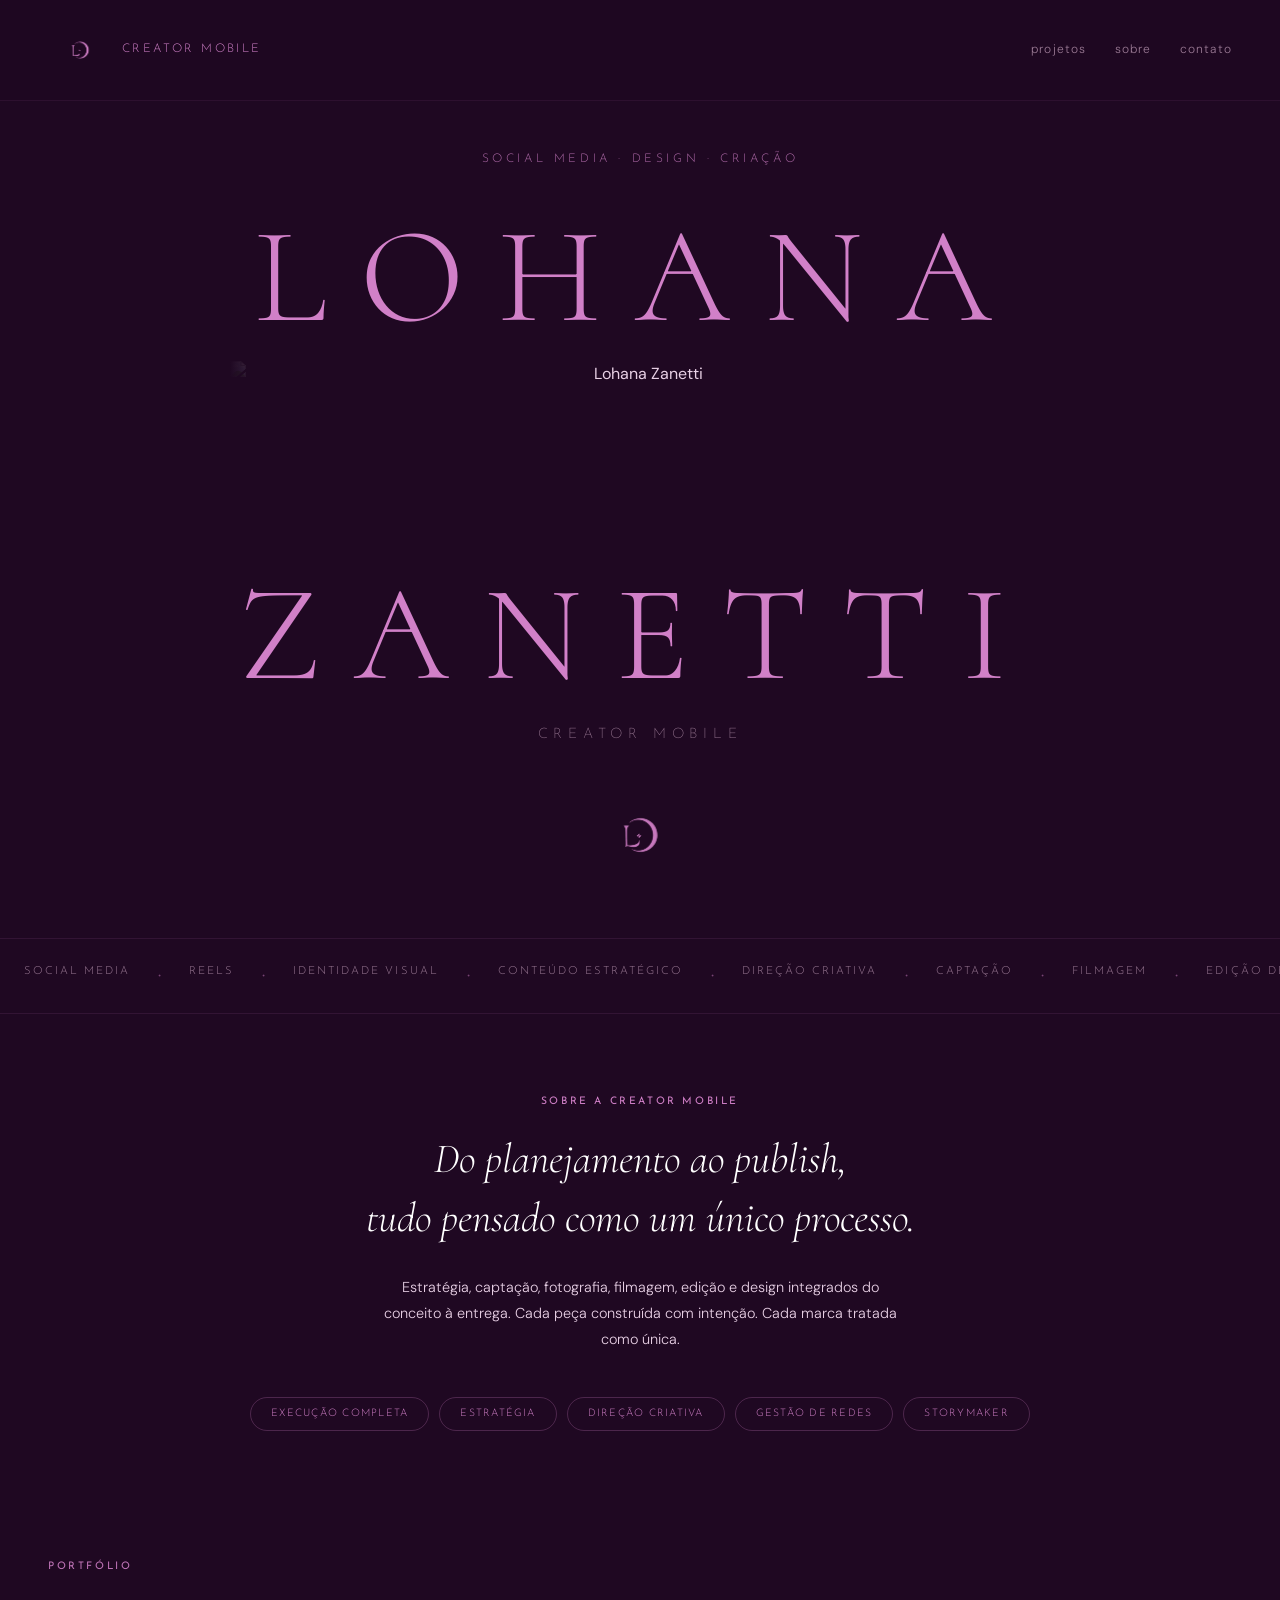
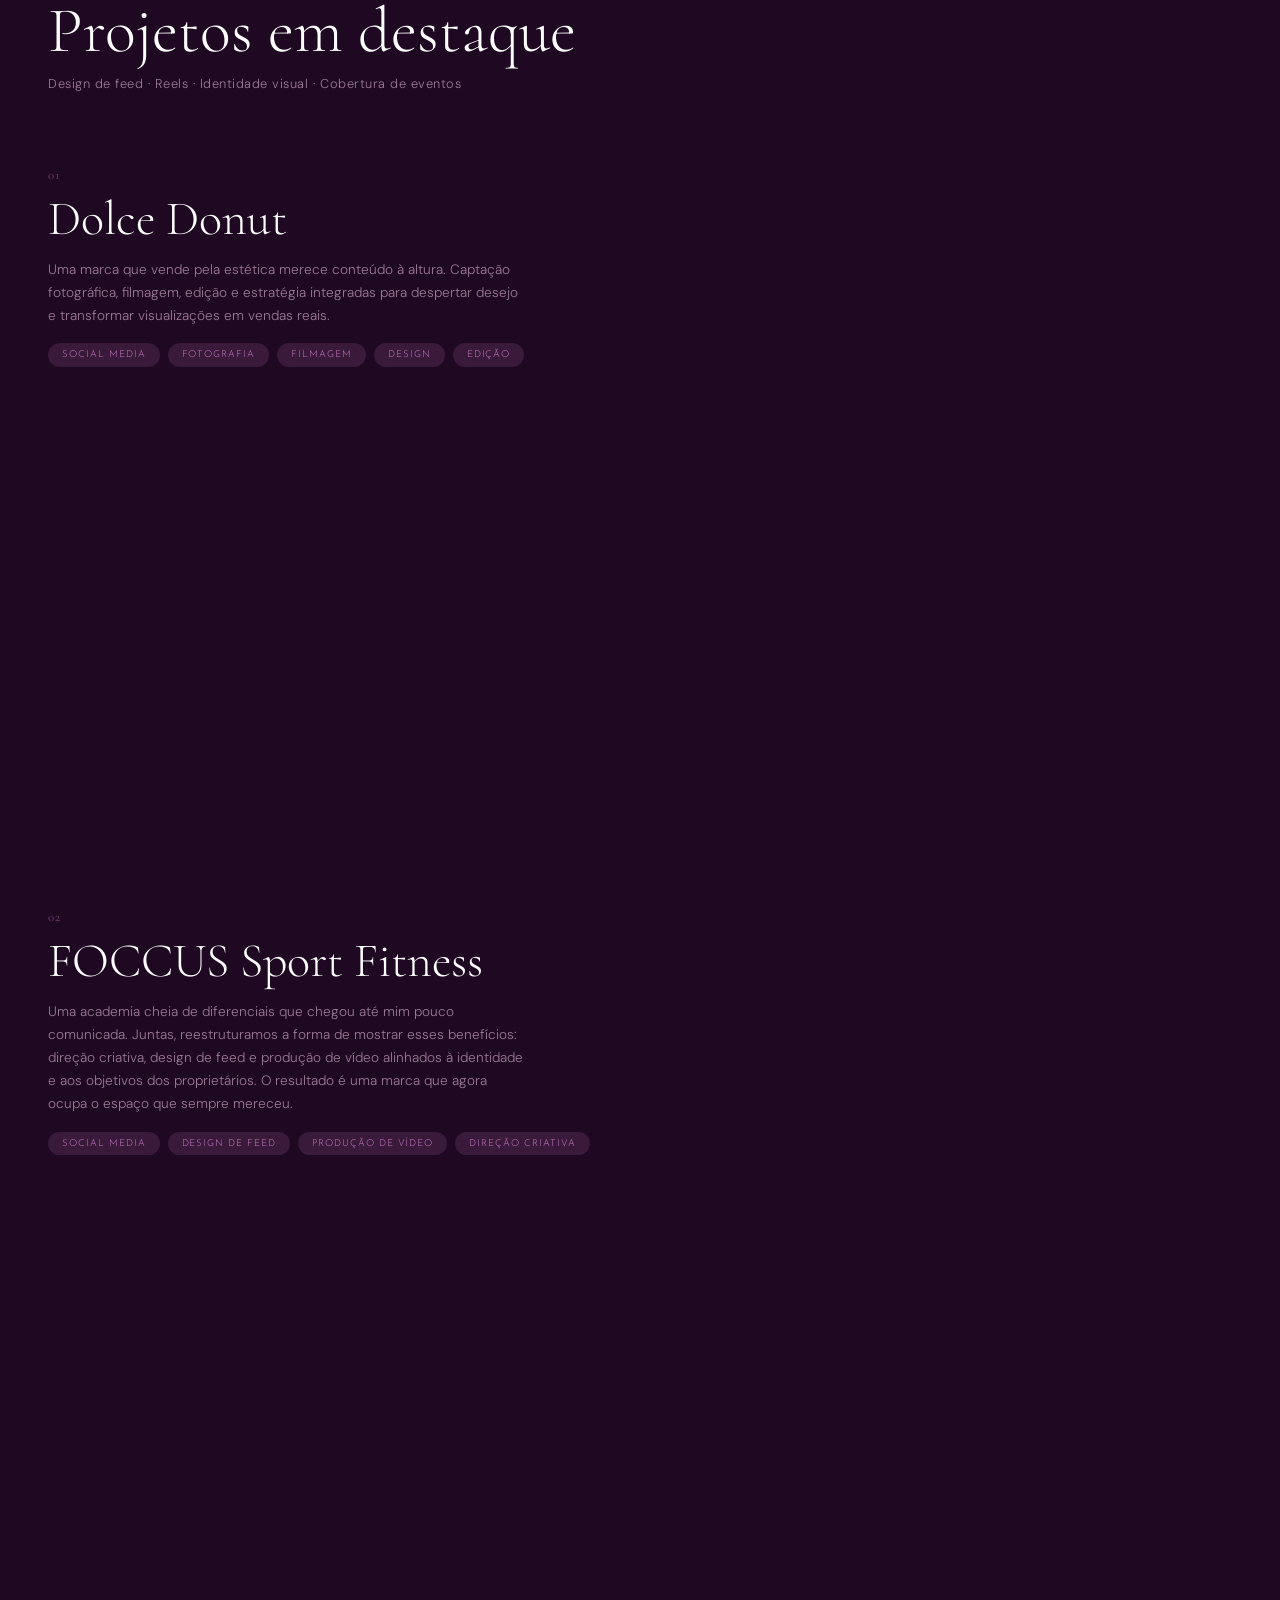
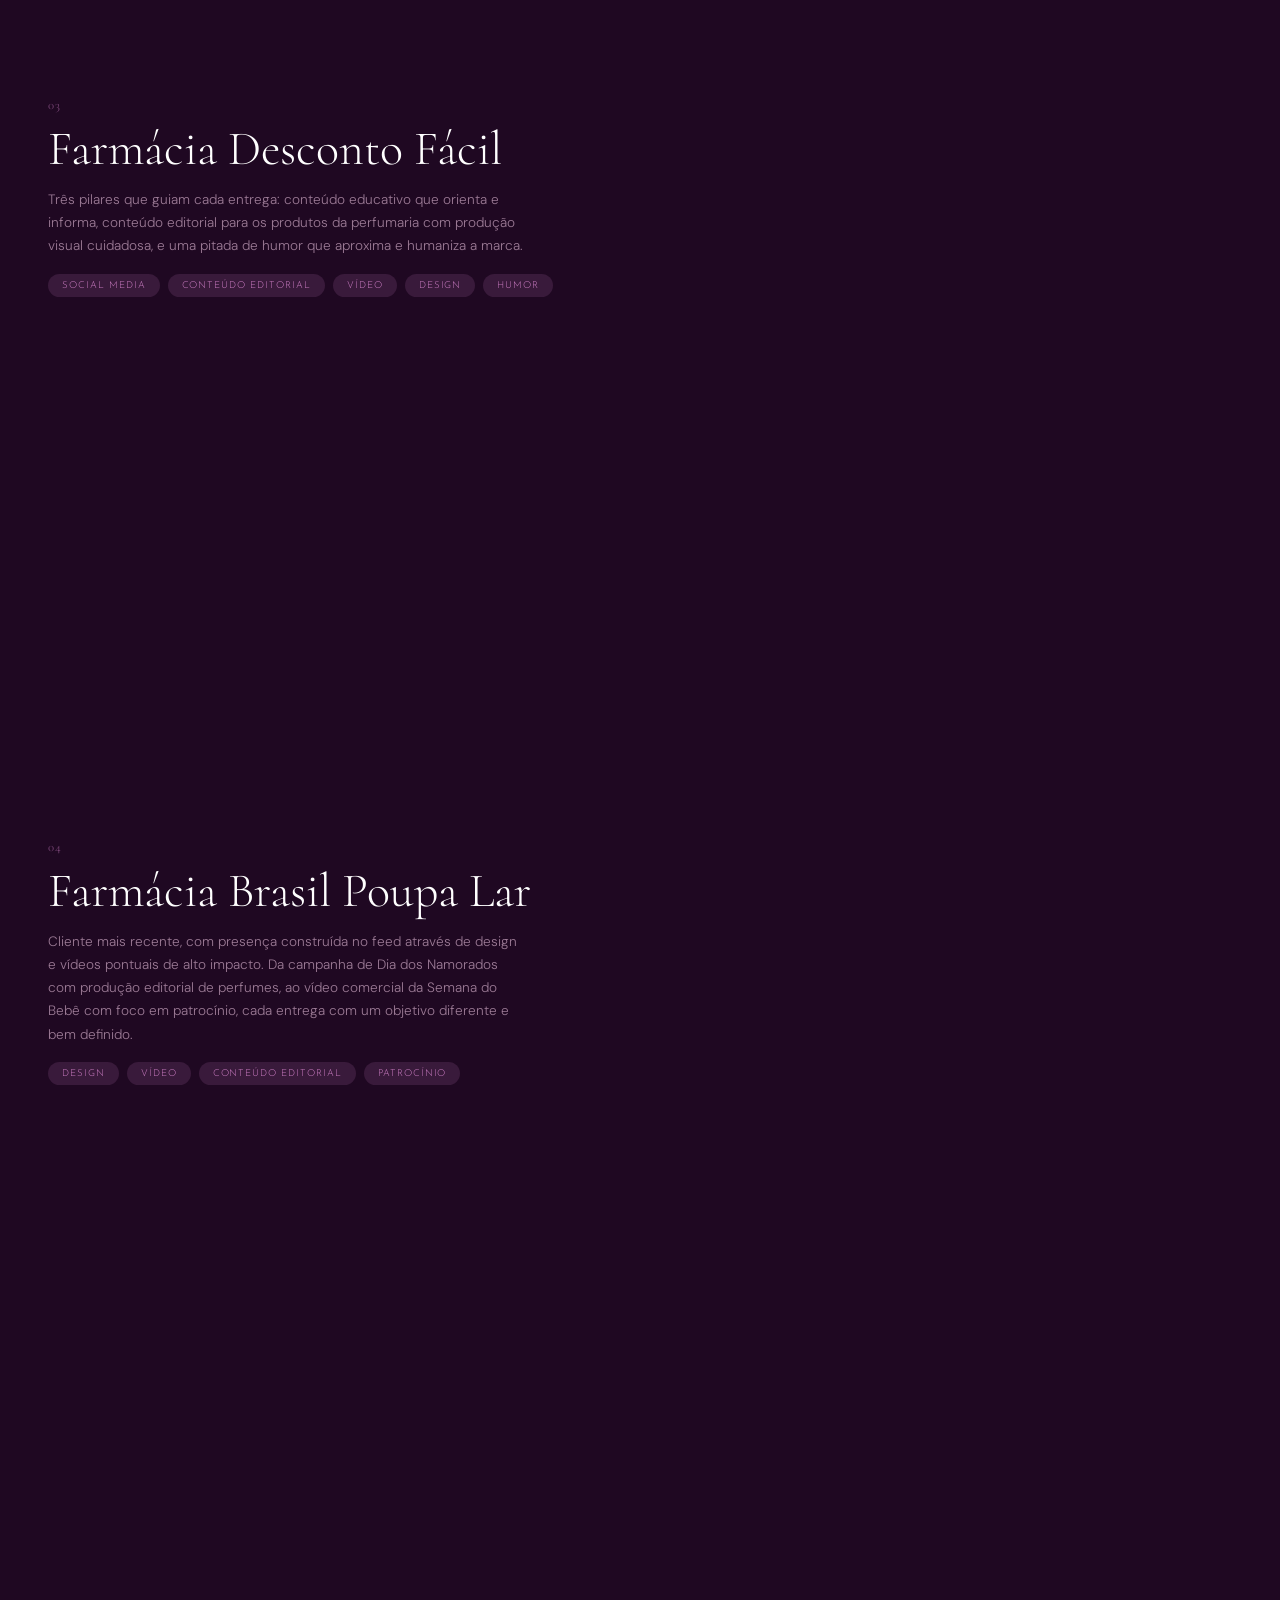
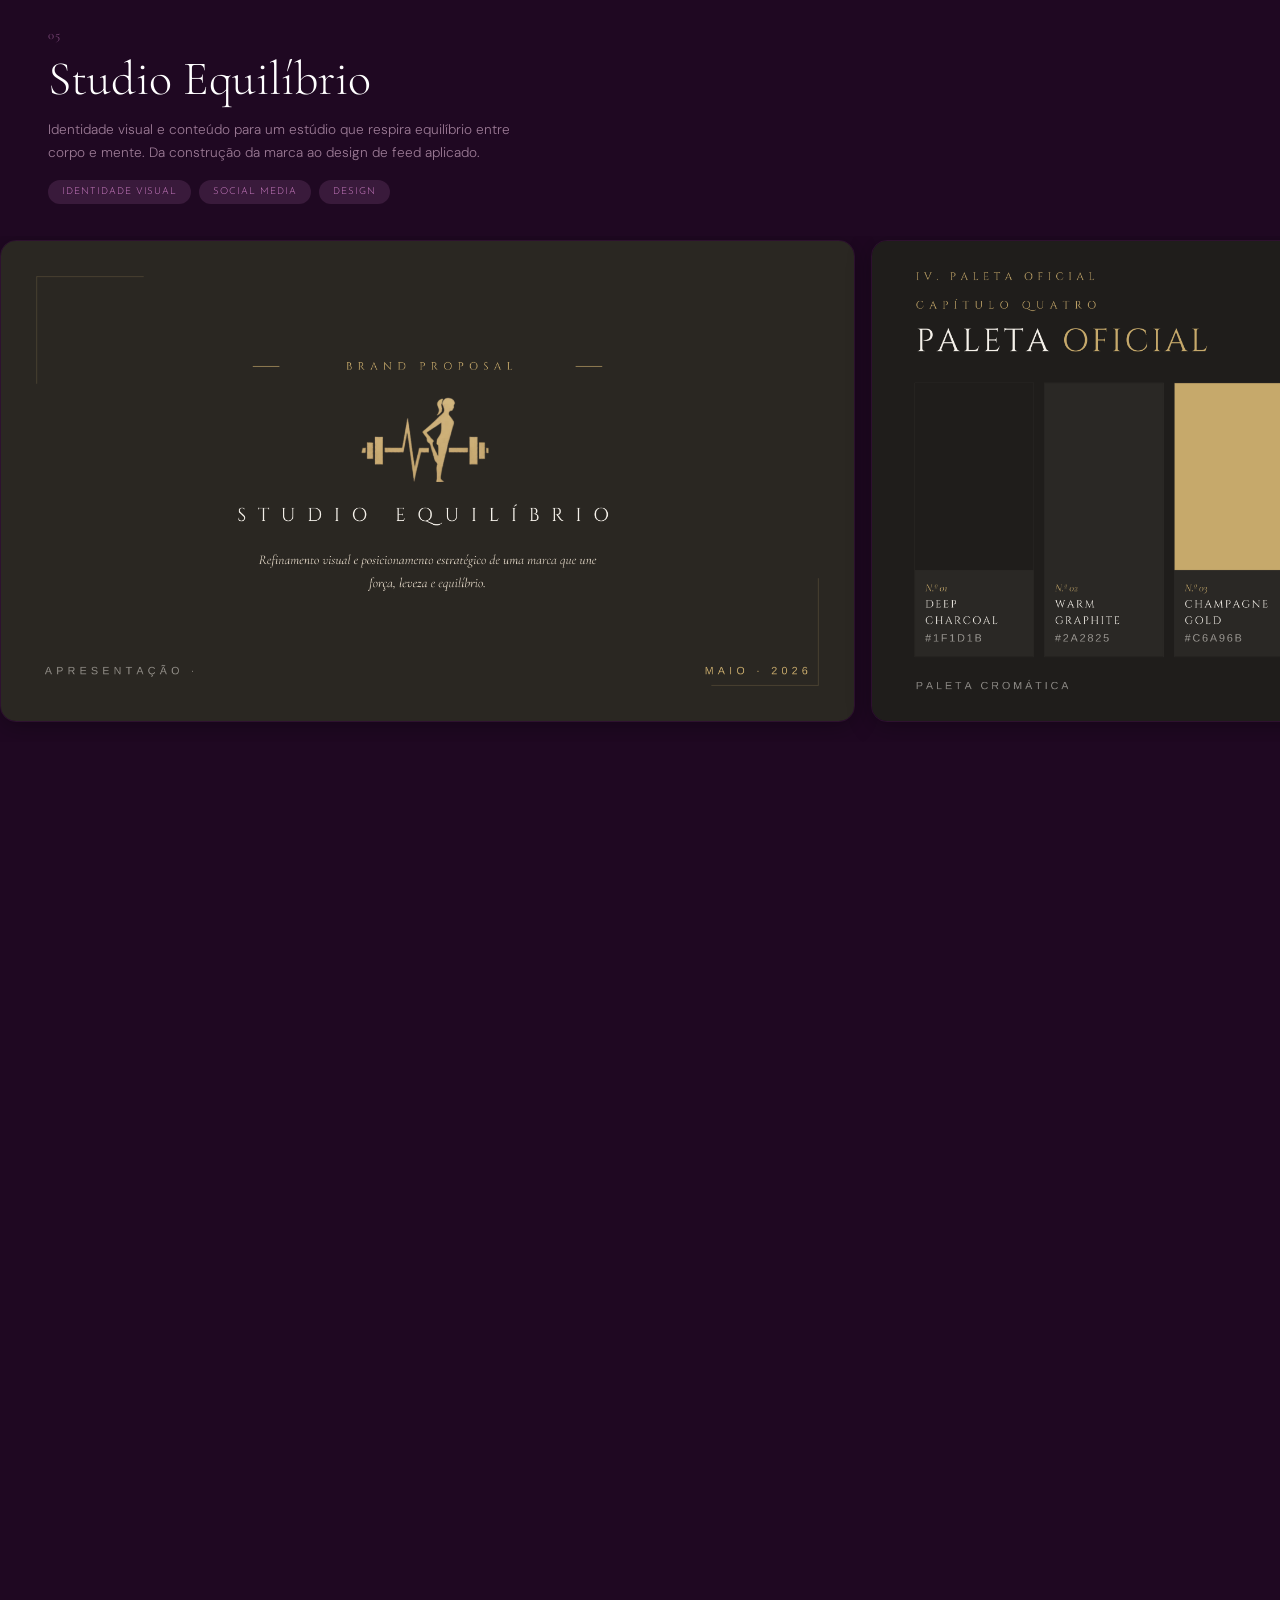
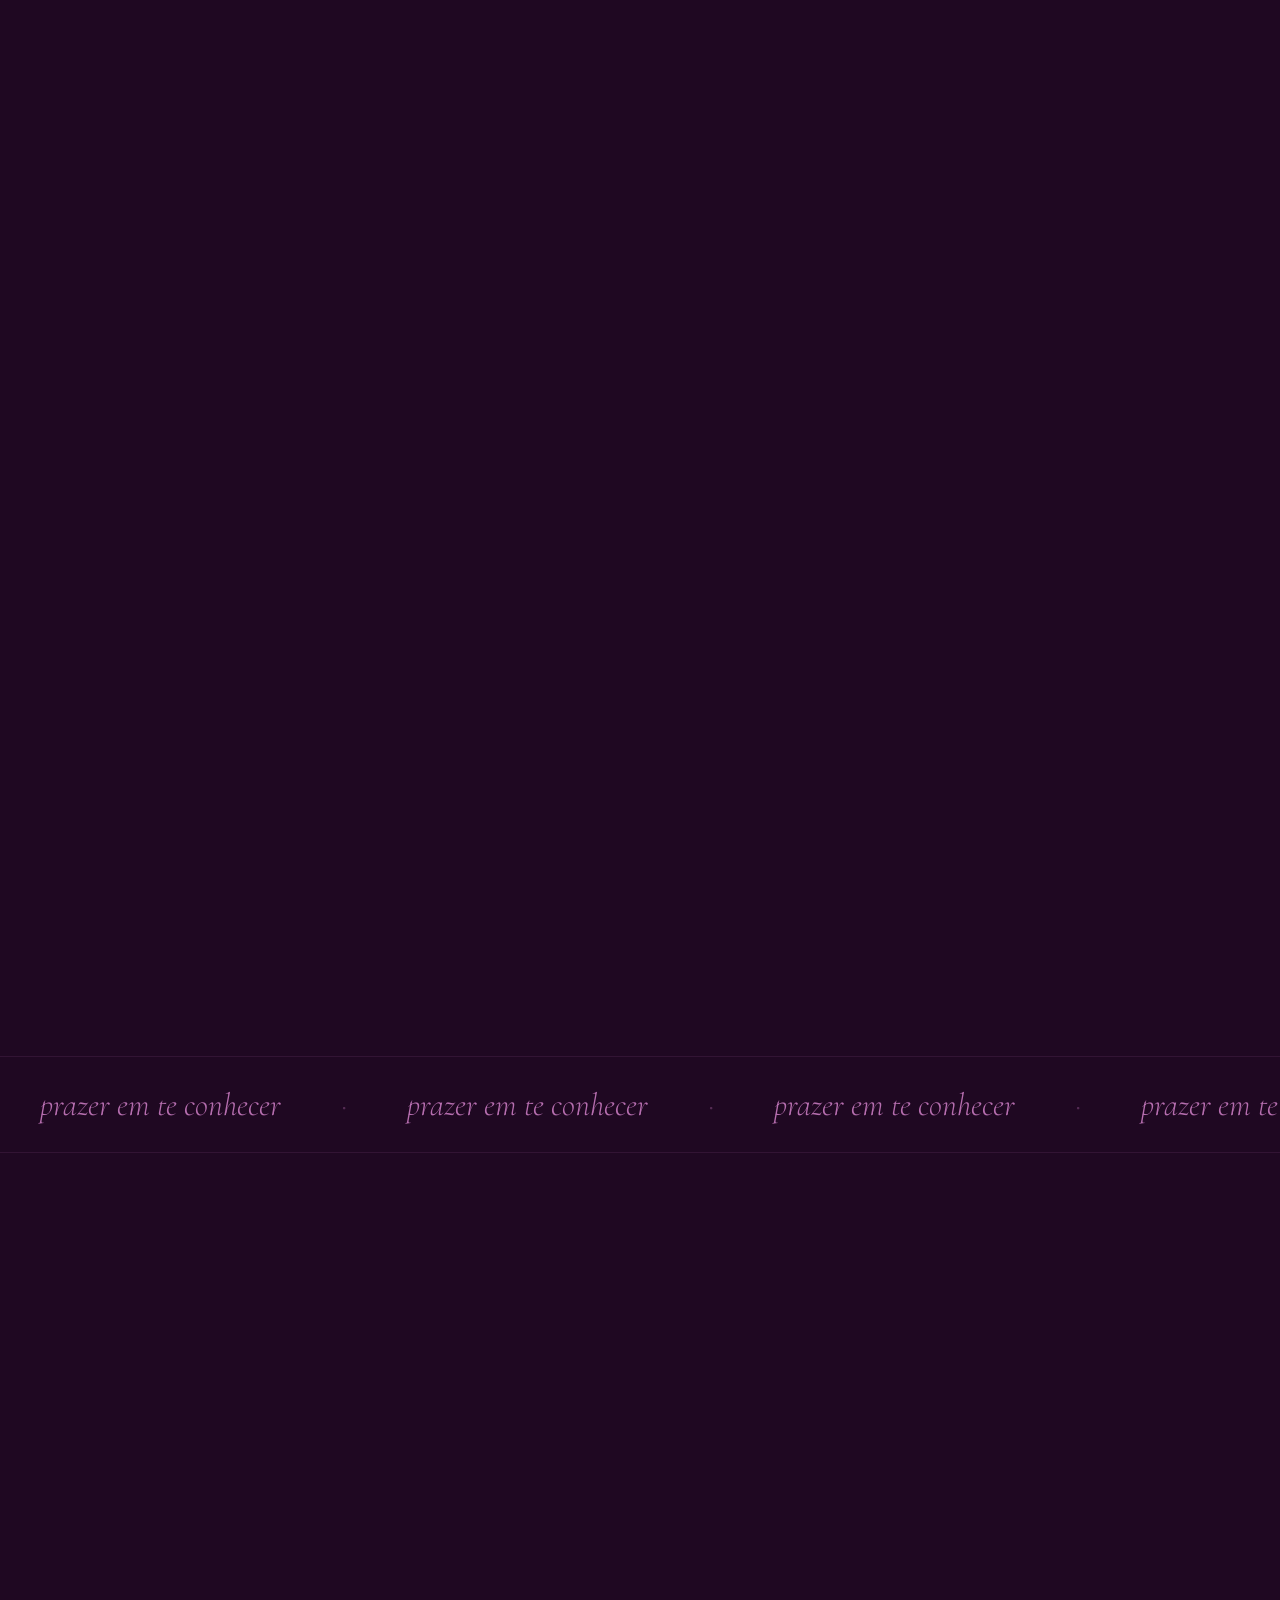
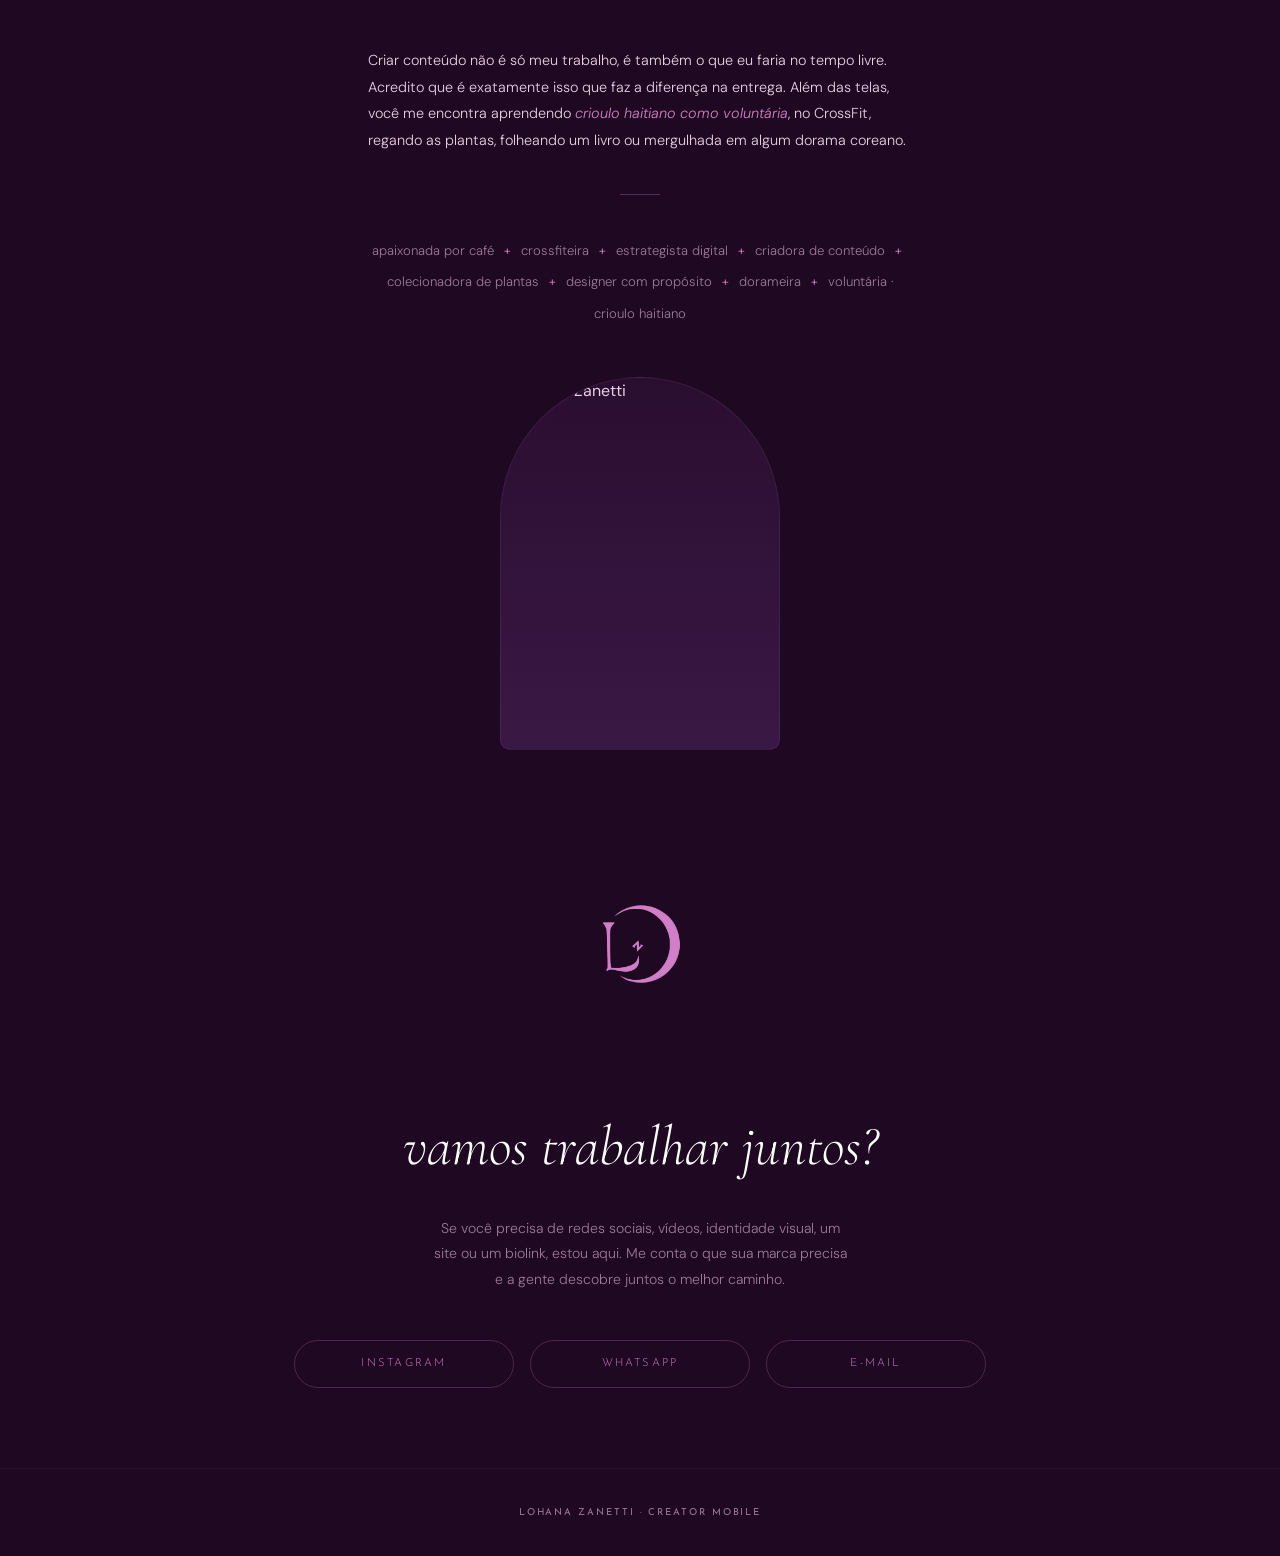
==== commit 304354f7: "Restaura espaçamento da logo inicial, remove link duplicado da Farmácia Desconto Fácil, intensifica " ====
--- a/index.html
+++ b/index.html
@@ -365,7 +365,7 @@
             margin: 0 !important;
             border-radius: 16px !important;
             box-shadow: 0 4px 24px rgba(0,0,0,0.3) !important;
-            transform: scale(1.16, 1.1);
+            transform: scale(1.32, 1.1);
             transform-origin: left center;
         }
         /* mobile: show header (profile/name) and the design image in full, but crop the
@@ -381,7 +381,7 @@
             .ig-carousel::-webkit-scrollbar-thumb { background: var(--accent); border-radius: 3px; }
             .ig-slide { height: 420px; overflow: hidden; }
             .ig-slide .instagram-media {
-                transform: scaleX(1.06);
+                transform: scaleX(1.18);
                 transform-origin: left center;
                 margin: 0 !important;
                 zoom: 0.8;
@@ -499,10 +499,10 @@
             flex-shrink: 0;
             overflow: hidden;
         }
-        .colab-avatar svg {
-            width: 22px;
-            height: 22px;
-            fill: #9A9A9A;
+        .colab-avatar img {
+            width: 100%;
+            height: 100%;
+            object-fit: cover;
         }
         .colab-handle {
             font-family: var(--caps);
@@ -822,7 +822,7 @@
                 display: block;
                 width: 60px;
                 height: 60px;
-                margin: 0 auto;
+                margin: 30px auto;
                 overflow: hidden;
             }
             .hero-logo-accent {
@@ -1058,14 +1058,13 @@
         <div class="ig-carousel" id="farmacia-carousel">
             <div class="ig-track">
                 <div class="ig-slide"><blockquote class="instagram-media" data-instgrm-permalink="https://www.instagram.com/p/DZXg1PyjjOT/" data-instgrm-version="14"></blockquote></div>
-                <div class="ig-slide"><blockquote class="instagram-media" data-instgrm-permalink="https://www.instagram.com/p/DU0buClDU6e/" data-instgrm-version="14"></blockquote></div>
                 <div class="ig-slide"><blockquote class="instagram-media" data-instgrm-permalink="https://www.instagram.com/reel/DZaJCdcuMdK/" data-instgrm-version="14"></blockquote></div>
                 <div class="ig-slide"><blockquote class="instagram-media" data-instgrm-permalink="https://www.instagram.com/reel/DXjwNw1jhhM/" data-instgrm-version="14"></blockquote></div>
                 <div class="ig-slide"><blockquote class="instagram-media" data-instgrm-permalink="https://www.instagram.com/p/DRQQtsOkms5/" data-instgrm-version="14"></blockquote></div>
             </div>
         </div>
         <div class="carousel-dots" data-dots-for="farmacia-carousel">
-            <span class="dot active"></span><span class="dot"></span><span class="dot"></span><span class="dot"></span><span class="dot"></span>
+            <span class="dot active"></span><span class="dot"></span><span class="dot"></span><span class="dot"></span>
         </div>
     </div>
 
@@ -1167,7 +1166,7 @@
                 <div class="colab-card">
                     <div class="colab-header">
                         <div class="colab-avatar">
-                            <svg viewBox="0 0 24 24"><path d="M12 12c2.7 0 4.9-2.2 4.9-4.9S14.7 2.2 12 2.2 7.1 4.4 7.1 7.1 9.3 12 12 12zm0 2.4c-3.5 0-9.8 1.8-9.8 5.4v2h19.6v-2c0-3.6-6.3-5.4-9.8-5.4z"/></svg>
+                            <img src="collab-card1-isabela.png" alt="@isabelagiordani">
                         </div>
                         <p class="colab-handle">@isabelagiordani</p>
                     </div>
@@ -1179,7 +1178,7 @@
                 <div class="colab-card">
                     <div class="colab-header">
                         <div class="colab-avatar">
-                            <svg viewBox="0 0 24 24"><path d="M12 12c2.7 0 4.9-2.2 4.9-4.9S14.7 2.2 12 2.2 7.1 4.4 7.1 7.1 9.3 12 12 12zm0 2.4c-3.5 0-9.8 1.8-9.8 5.4v2h19.6v-2c0-3.6-6.3-5.4-9.8-5.4z"/></svg>
+                            <img src="collab-card2-carol.png" alt="@karolrodarte">
                         </div>
                         <p class="colab-handle">@karolrodarte</p>
                     </div>
@@ -1190,7 +1189,7 @@
                 <div class="colab-card">
                     <div class="colab-header">
                         <div class="colab-avatar">
-                            <svg viewBox="0 0 24 24"><path d="M12 12c2.7 0 4.9-2.2 4.9-4.9S14.7 2.2 12 2.2 7.1 4.4 7.1 7.1 9.3 12 12 12zm0 2.4c-3.5 0-9.8 1.8-9.8 5.4v2h19.6v-2c0-3.6-6.3-5.4-9.8-5.4z"/></svg>
+                            <img src="collab-card3-manicure.png" alt="@studio.dupontes">
                         </div>
                         <p class="colab-handle">@studio.dupontes</p>
                     </div>
@@ -1201,7 +1200,7 @@
                 <div class="colab-card">
                     <div class="colab-header">
                         <div class="colab-avatar">
-                            <svg viewBox="0 0 24 24"><path d="M12 12c2.7 0 4.9-2.2 4.9-4.9S14.7 2.2 12 2.2 7.1 4.4 7.1 7.1 9.3 12 12 12zm0 2.4c-3.5 0-9.8 1.8-9.8 5.4v2h19.6v-2c0-3.6-6.3-5.4-9.8-5.4z"/></svg>
+                            <img src="collab-card4-cfbx.png" alt="@cfbxxaxim">
                         </div>
                         <p class="colab-handle">@cfbxxaxim</p>
                     </div>
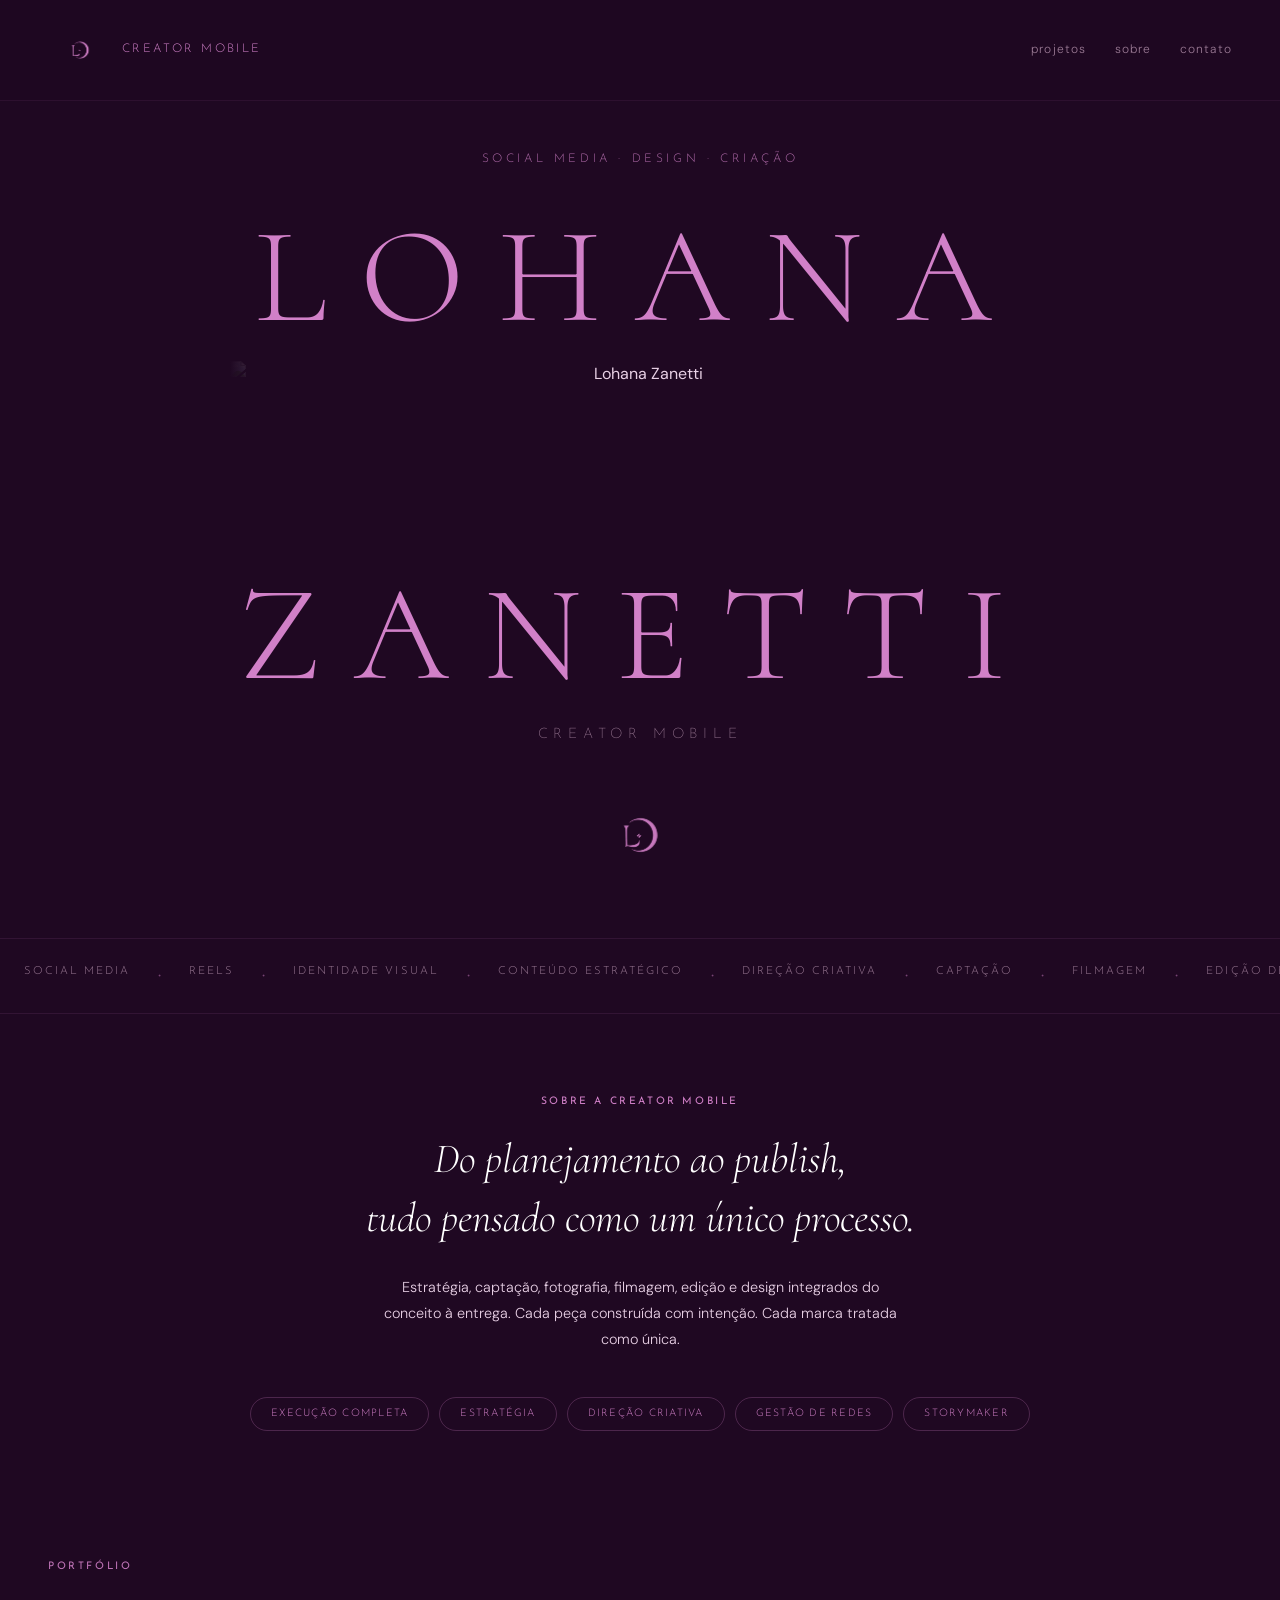
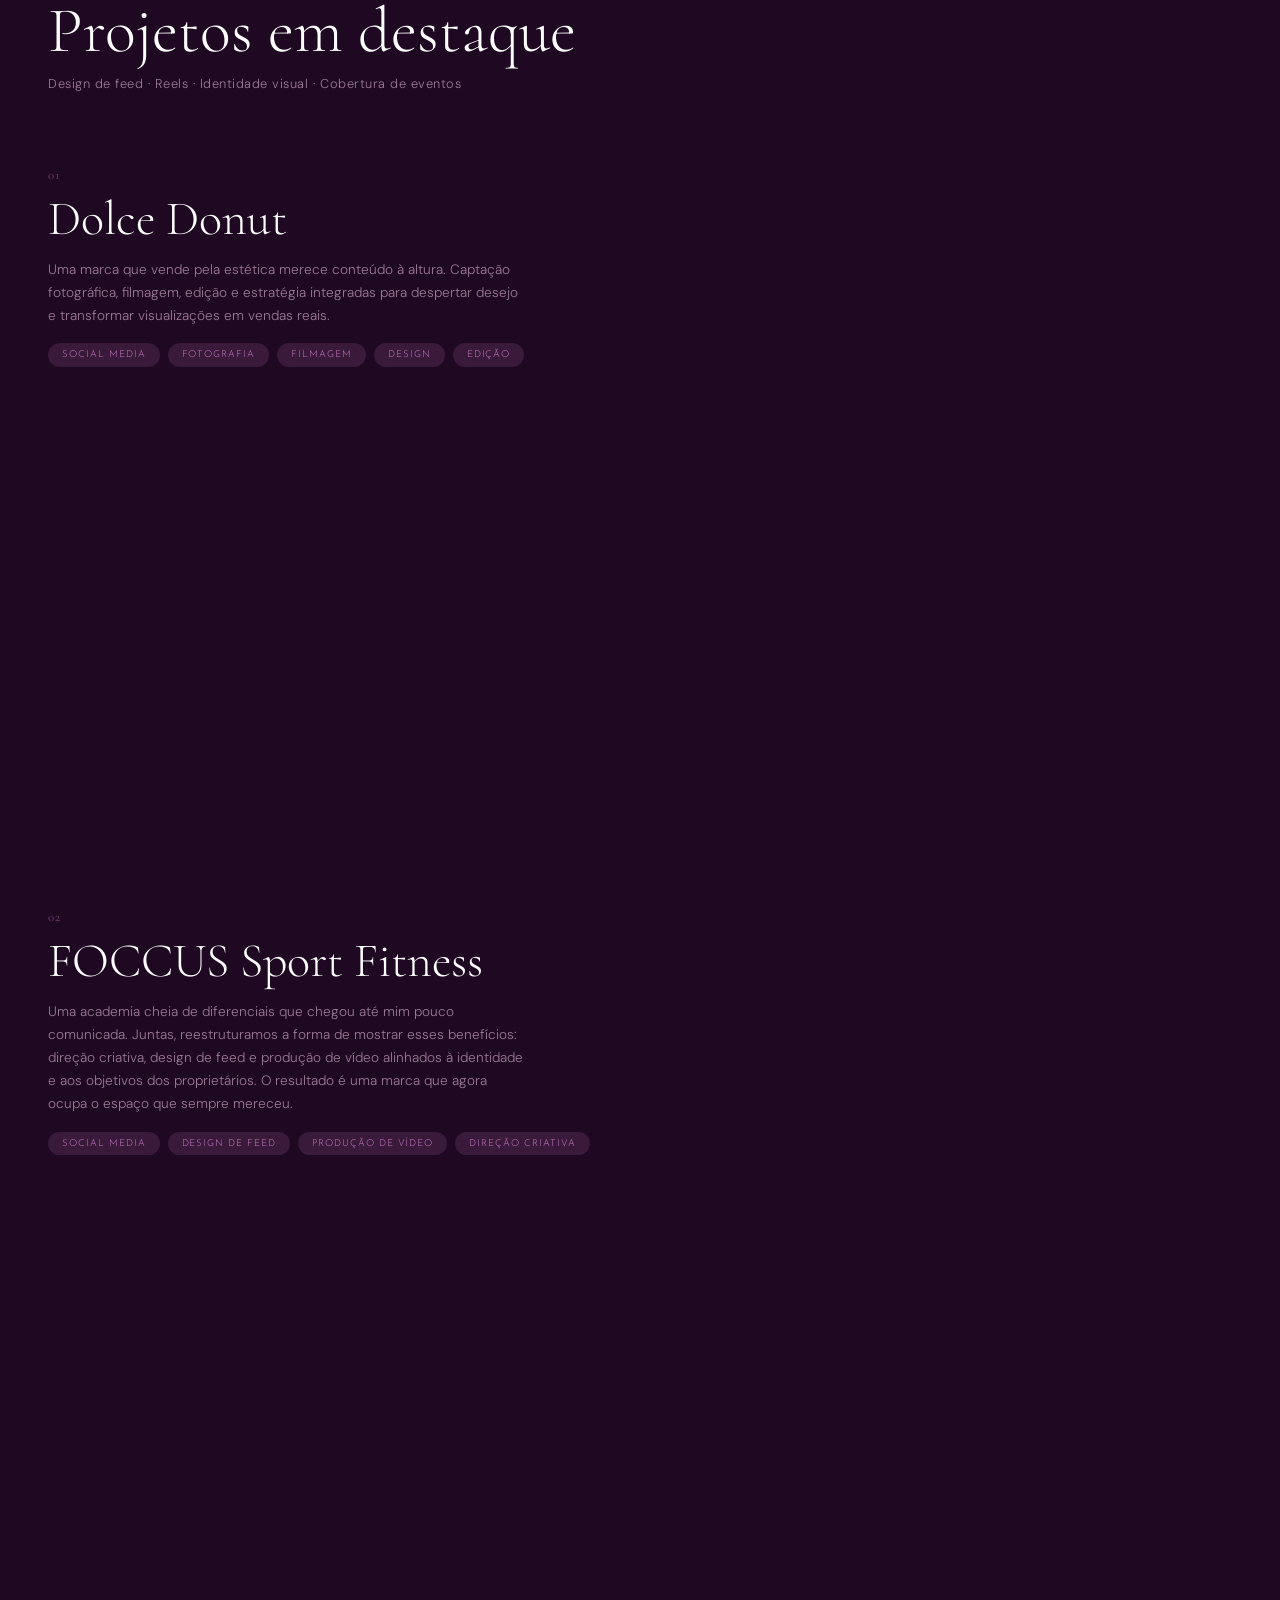
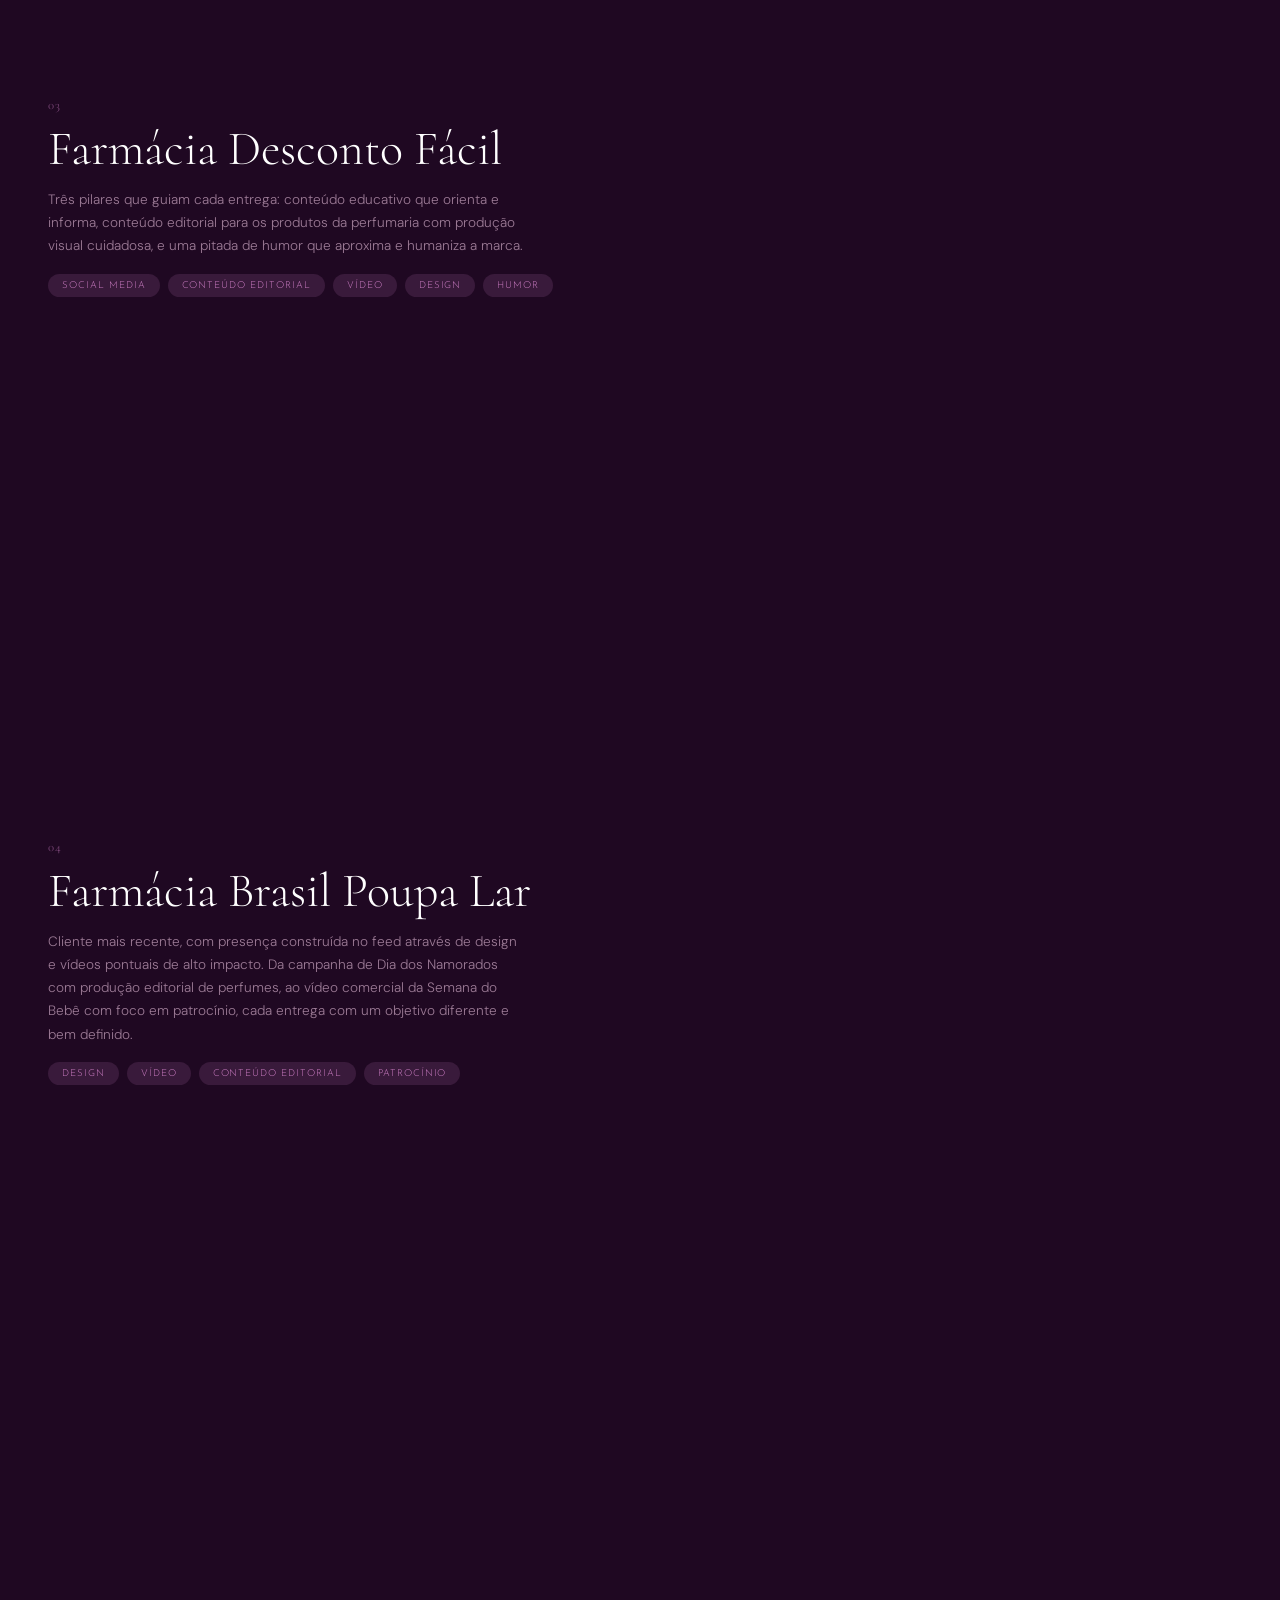
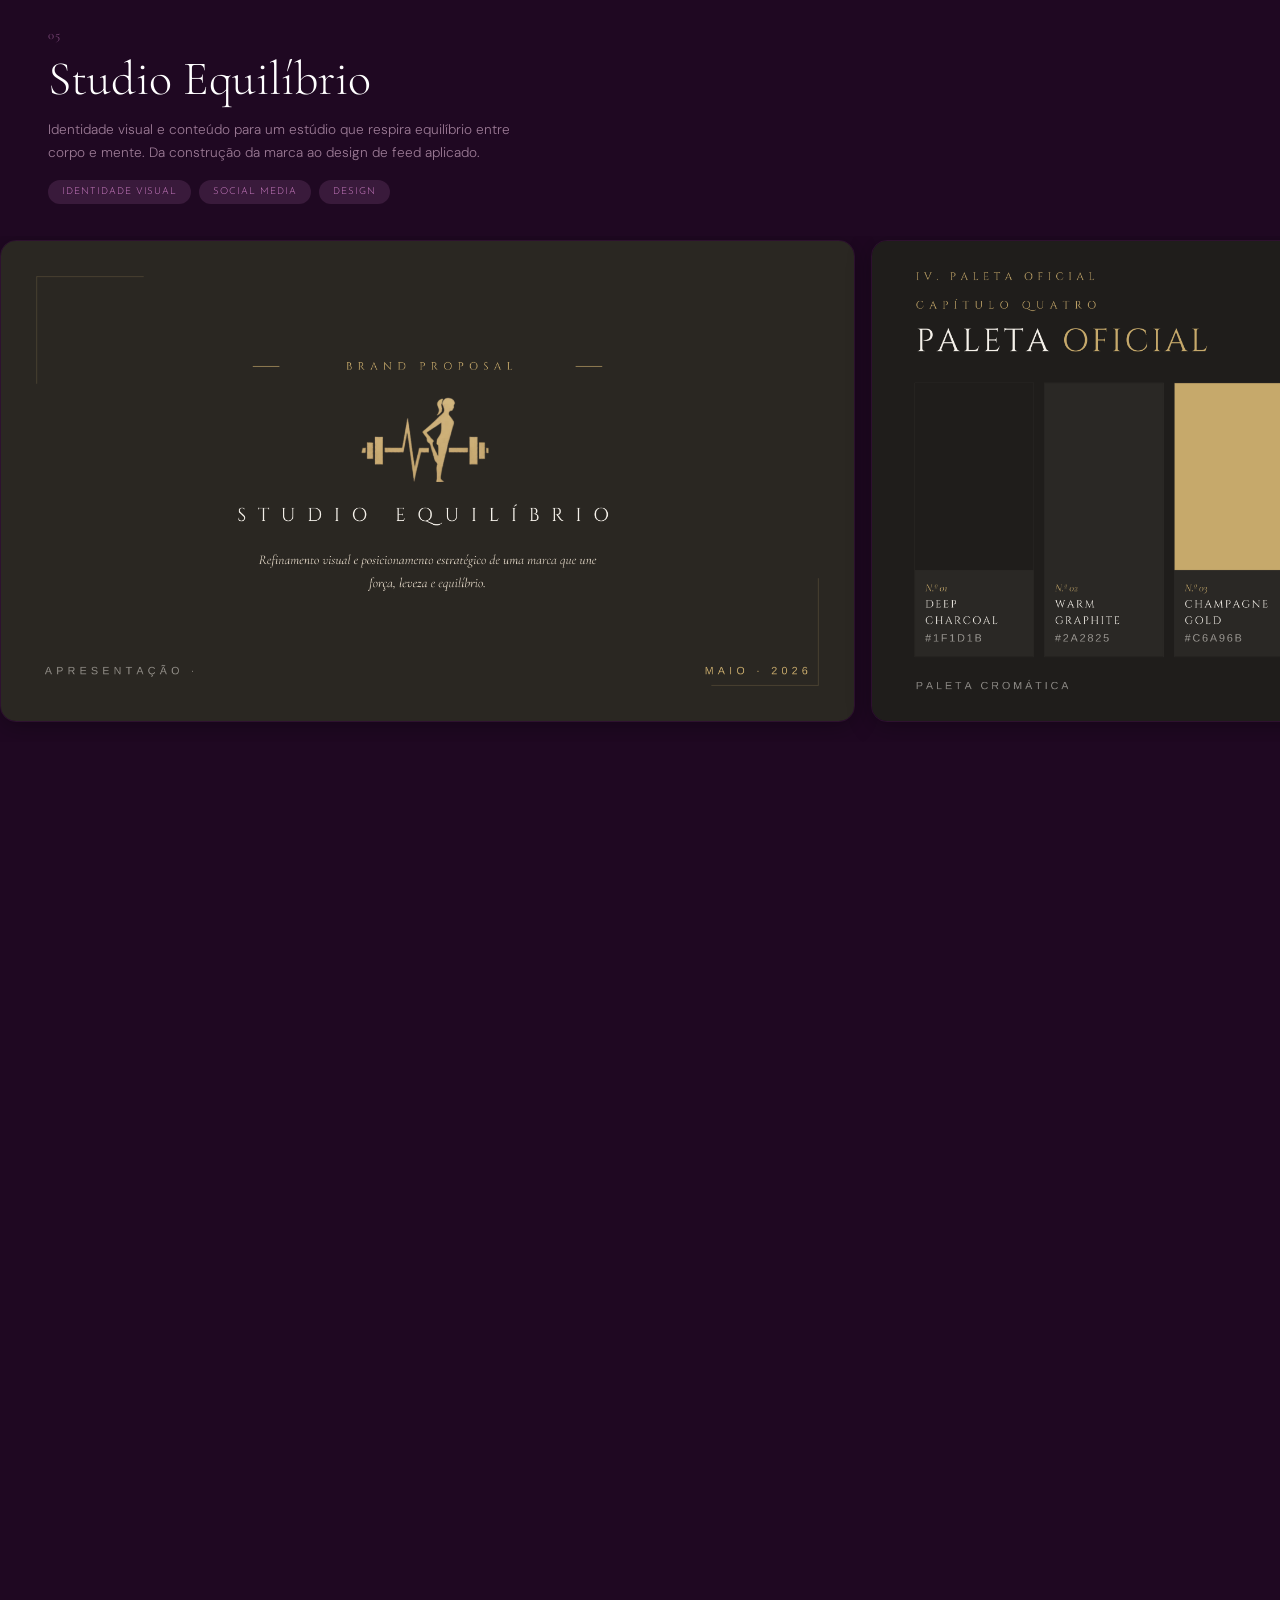
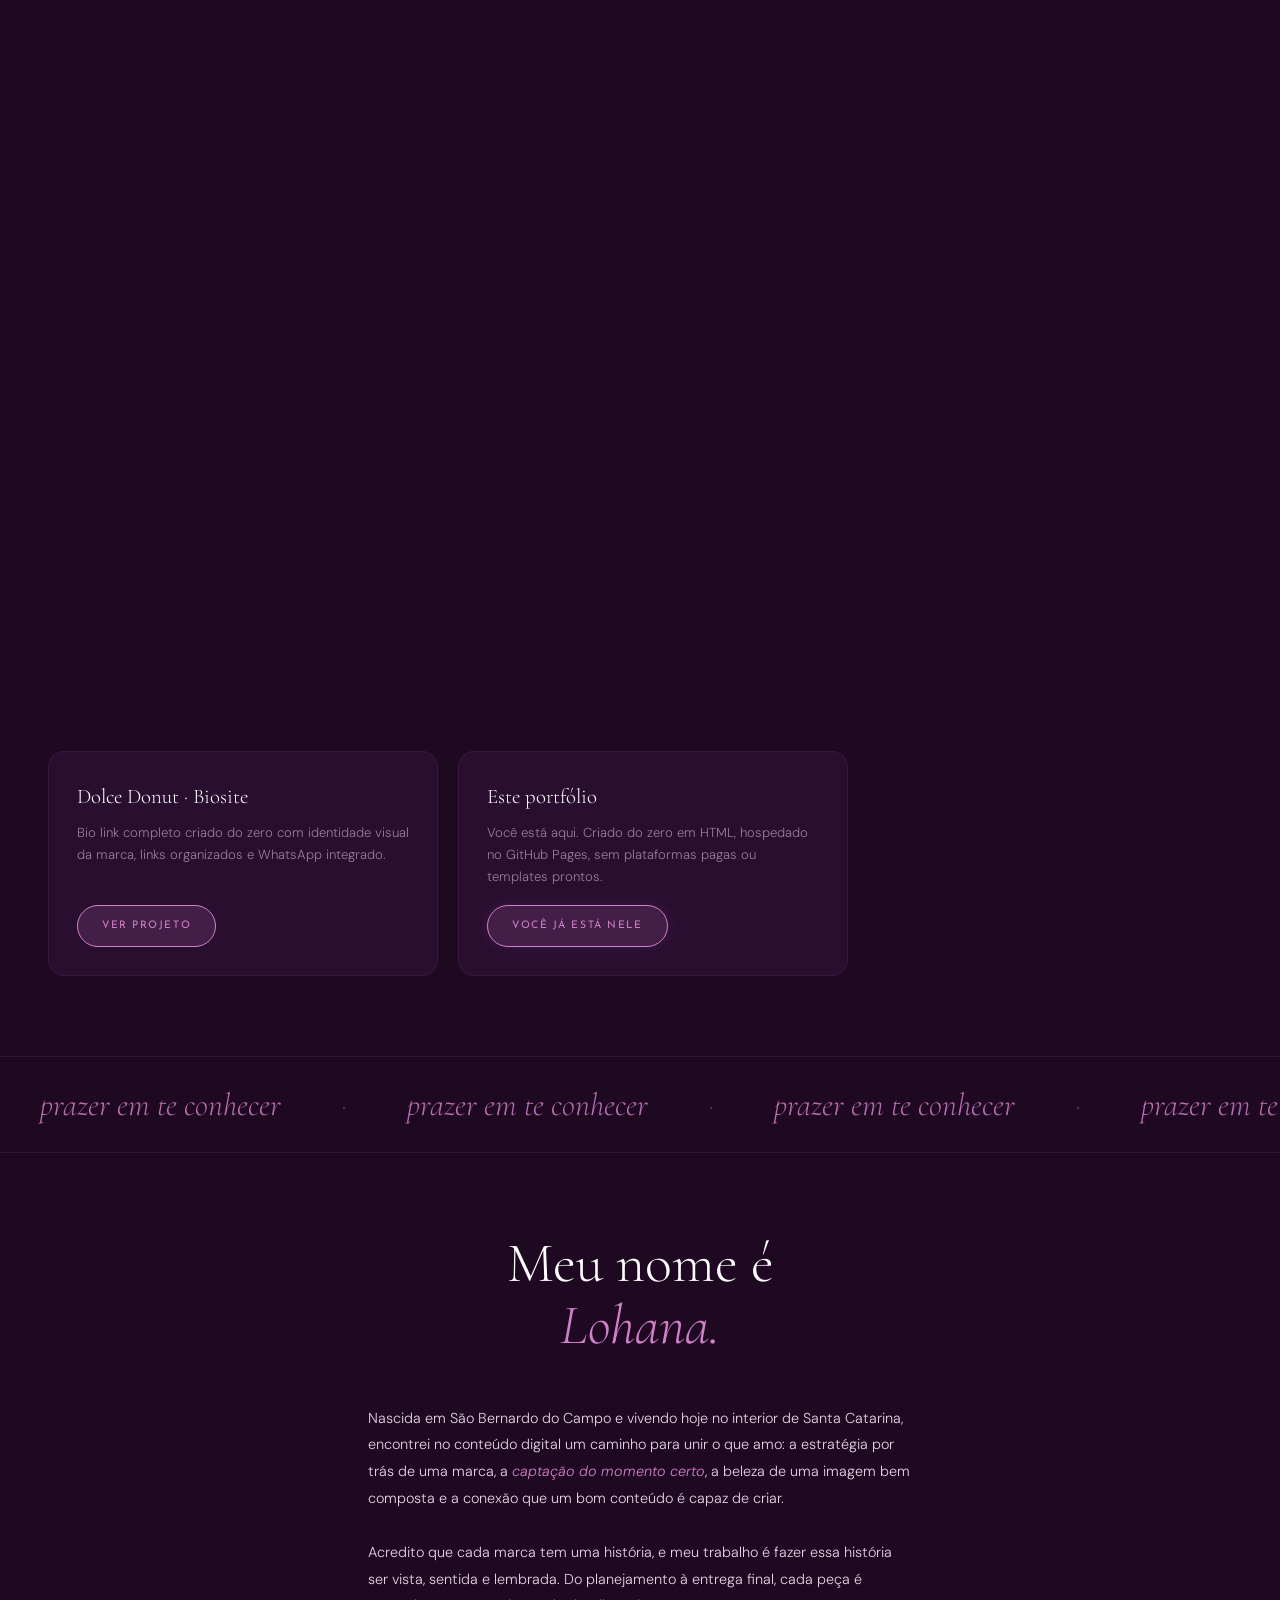
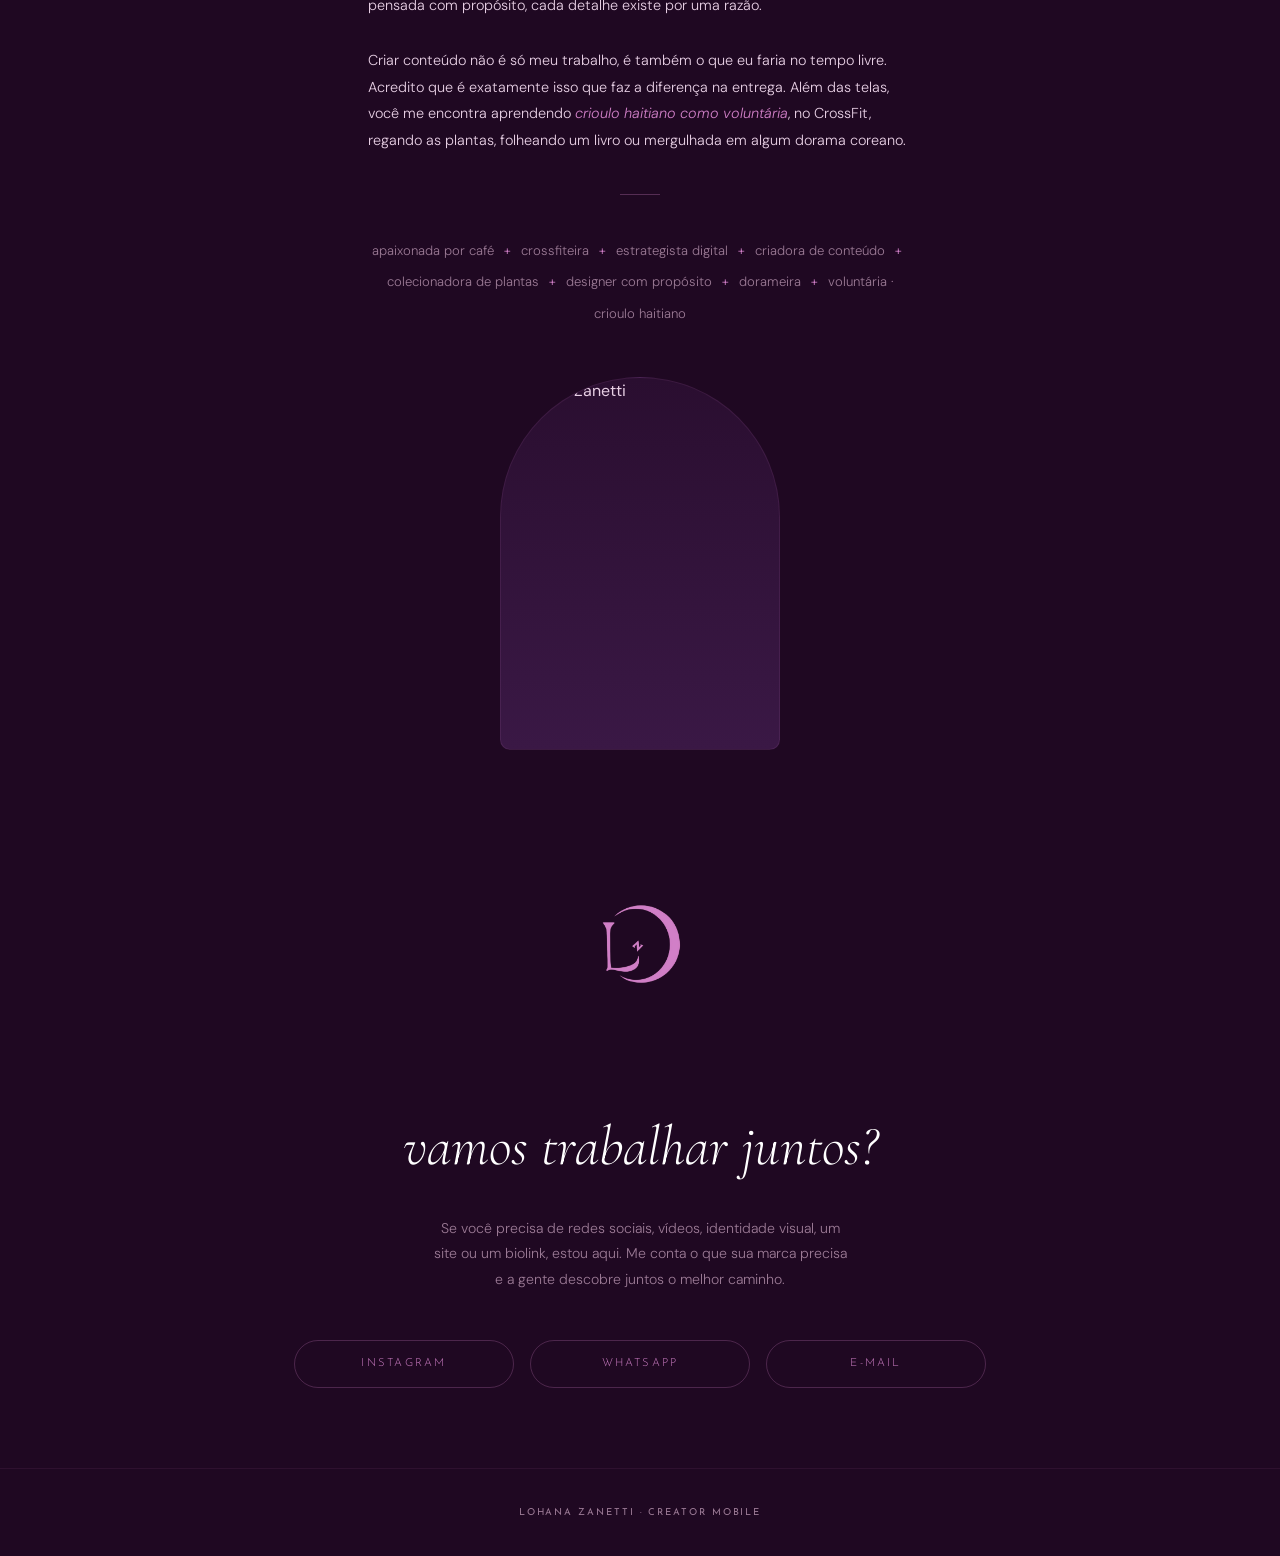
==== commit eaacf70f: "Restaura proporção original dos posts do Instagram A última atualização aumentou demais a escala hor" ====
--- a/index.html
+++ b/index.html
@@ -365,7 +365,7 @@
             margin: 0 !important;
             border-radius: 16px !important;
             box-shadow: 0 4px 24px rgba(0,0,0,0.3) !important;
-            transform: scale(1.32, 1.1);
+            transform: scale(1.16, 1.1);
             transform-origin: left center;
         }
         /* mobile: show header (profile/name) and the design image in full, but crop the
@@ -381,7 +381,7 @@
             .ig-carousel::-webkit-scrollbar-thumb { background: var(--accent); border-radius: 3px; }
             .ig-slide { height: 420px; overflow: hidden; }
             .ig-slide .instagram-media {
-                transform: scaleX(1.18);
+                transform: scaleX(1.06);
                 transform-origin: left center;
                 margin: 0 !important;
                 zoom: 0.8;
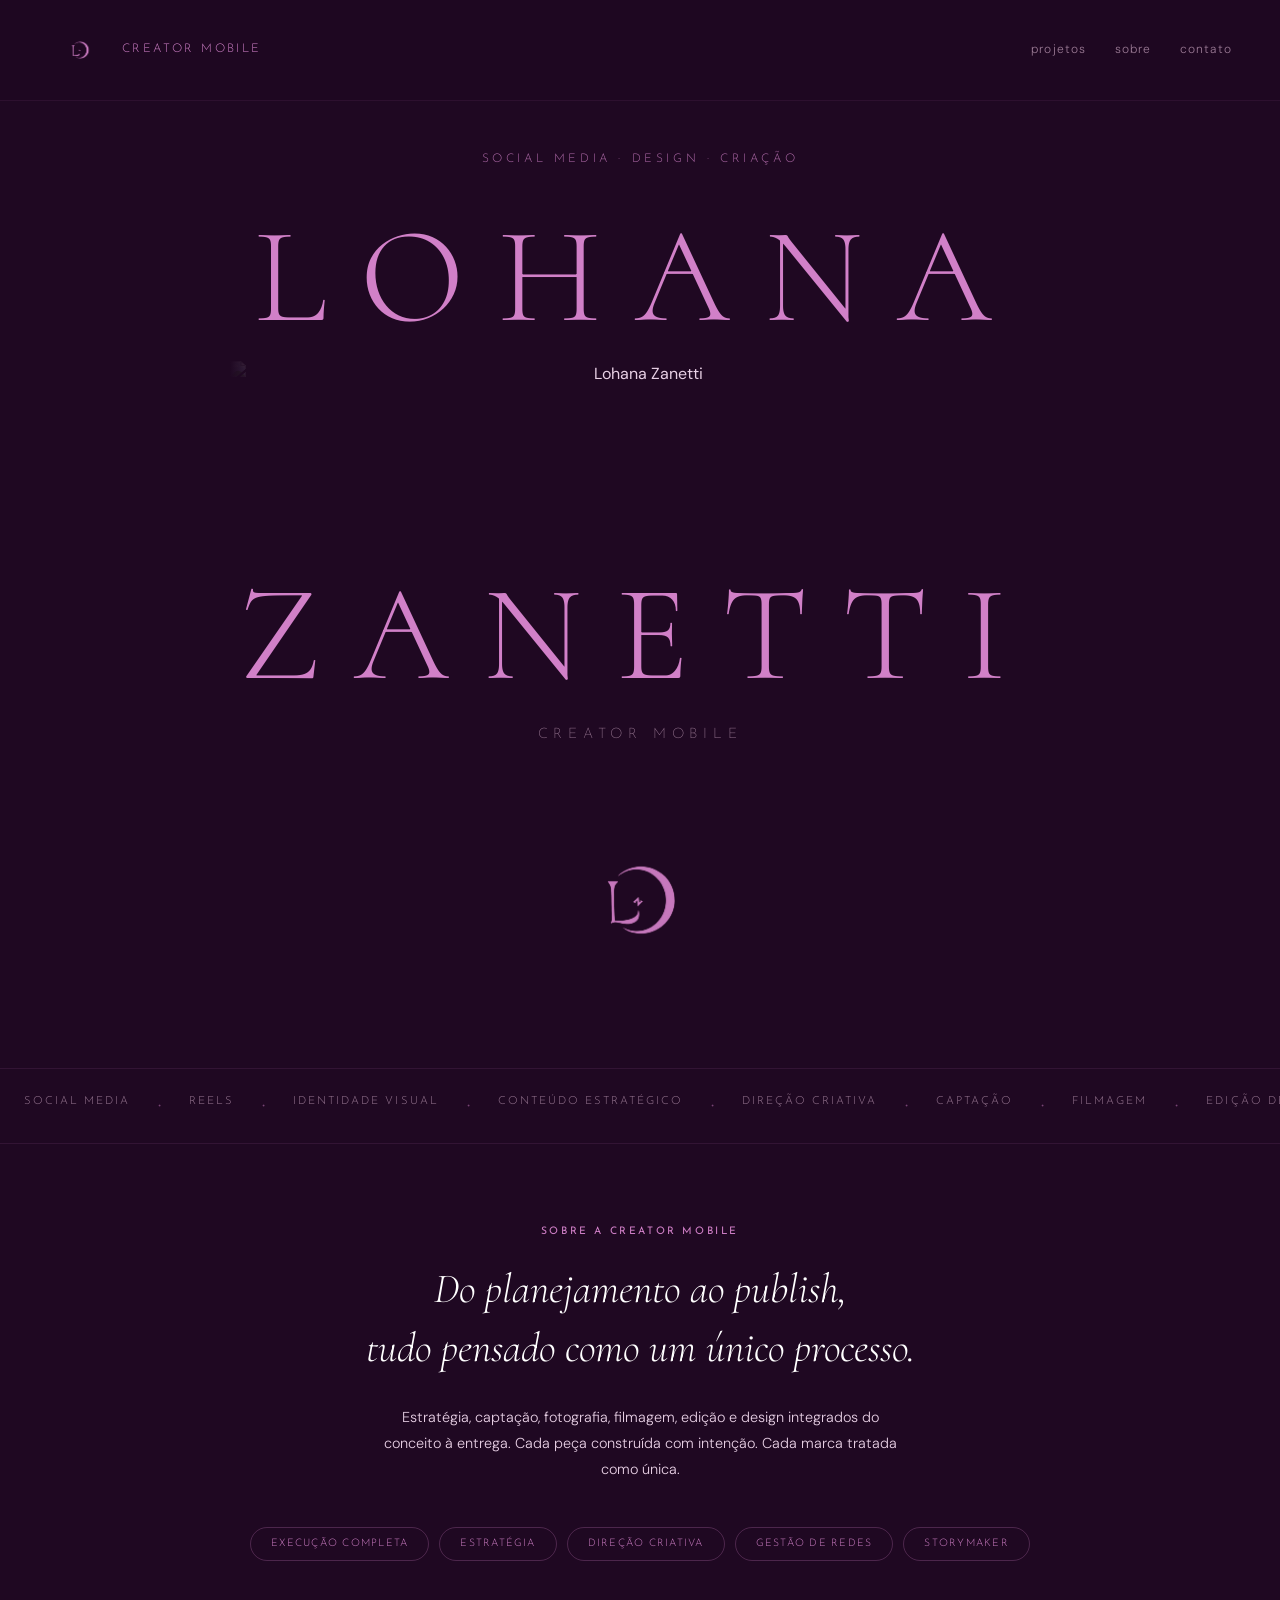
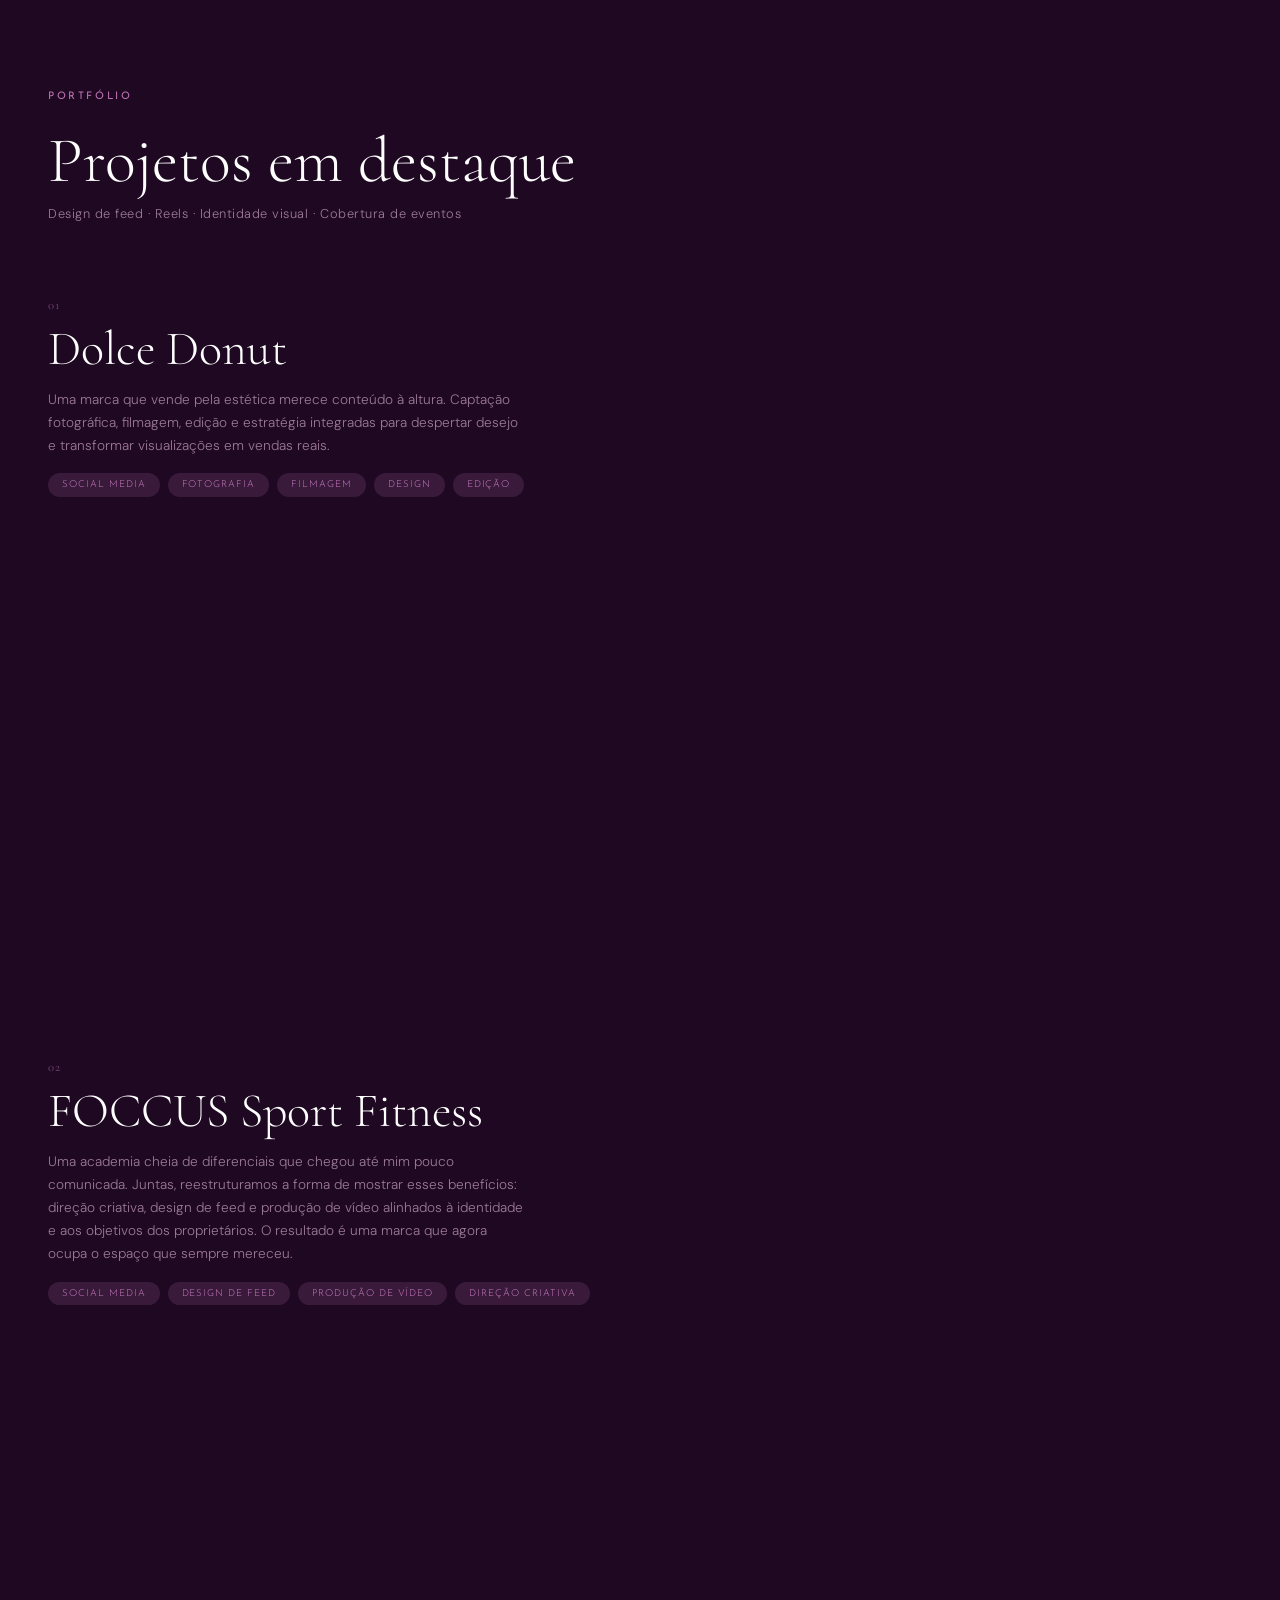
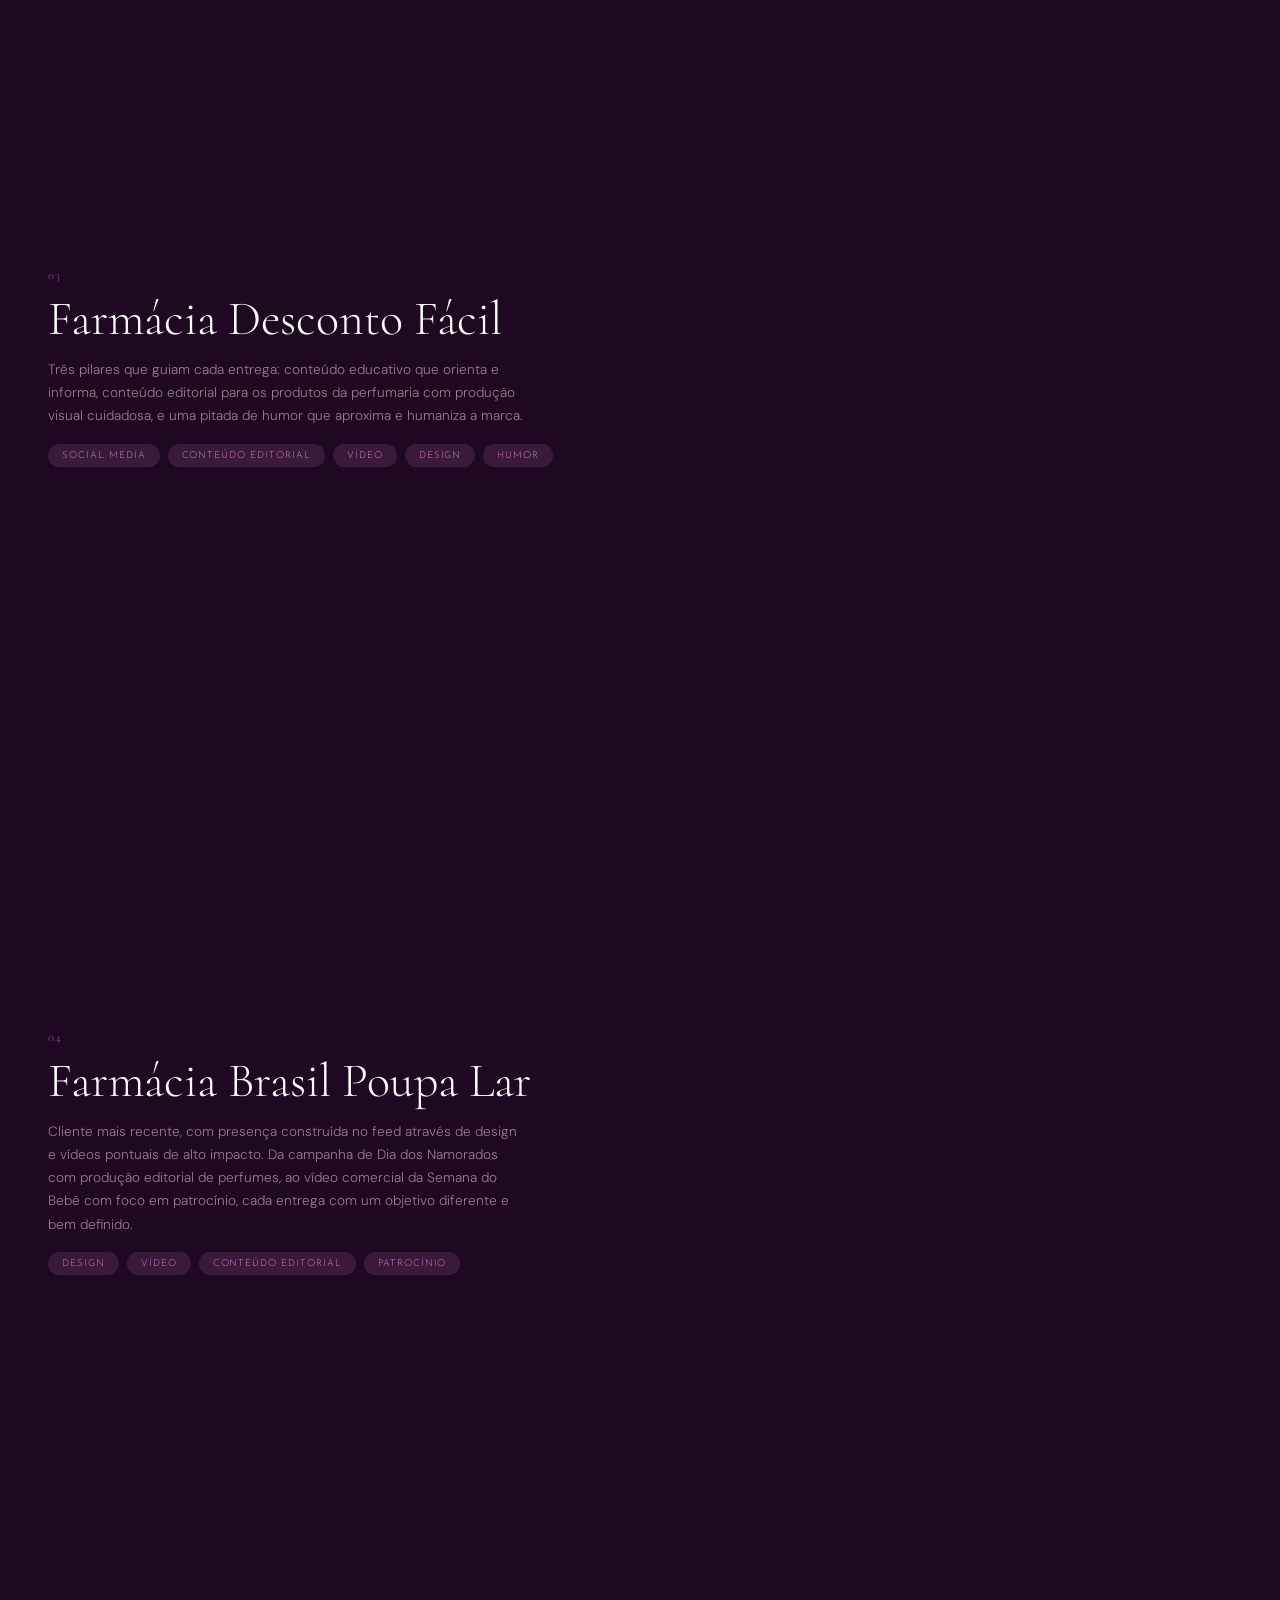
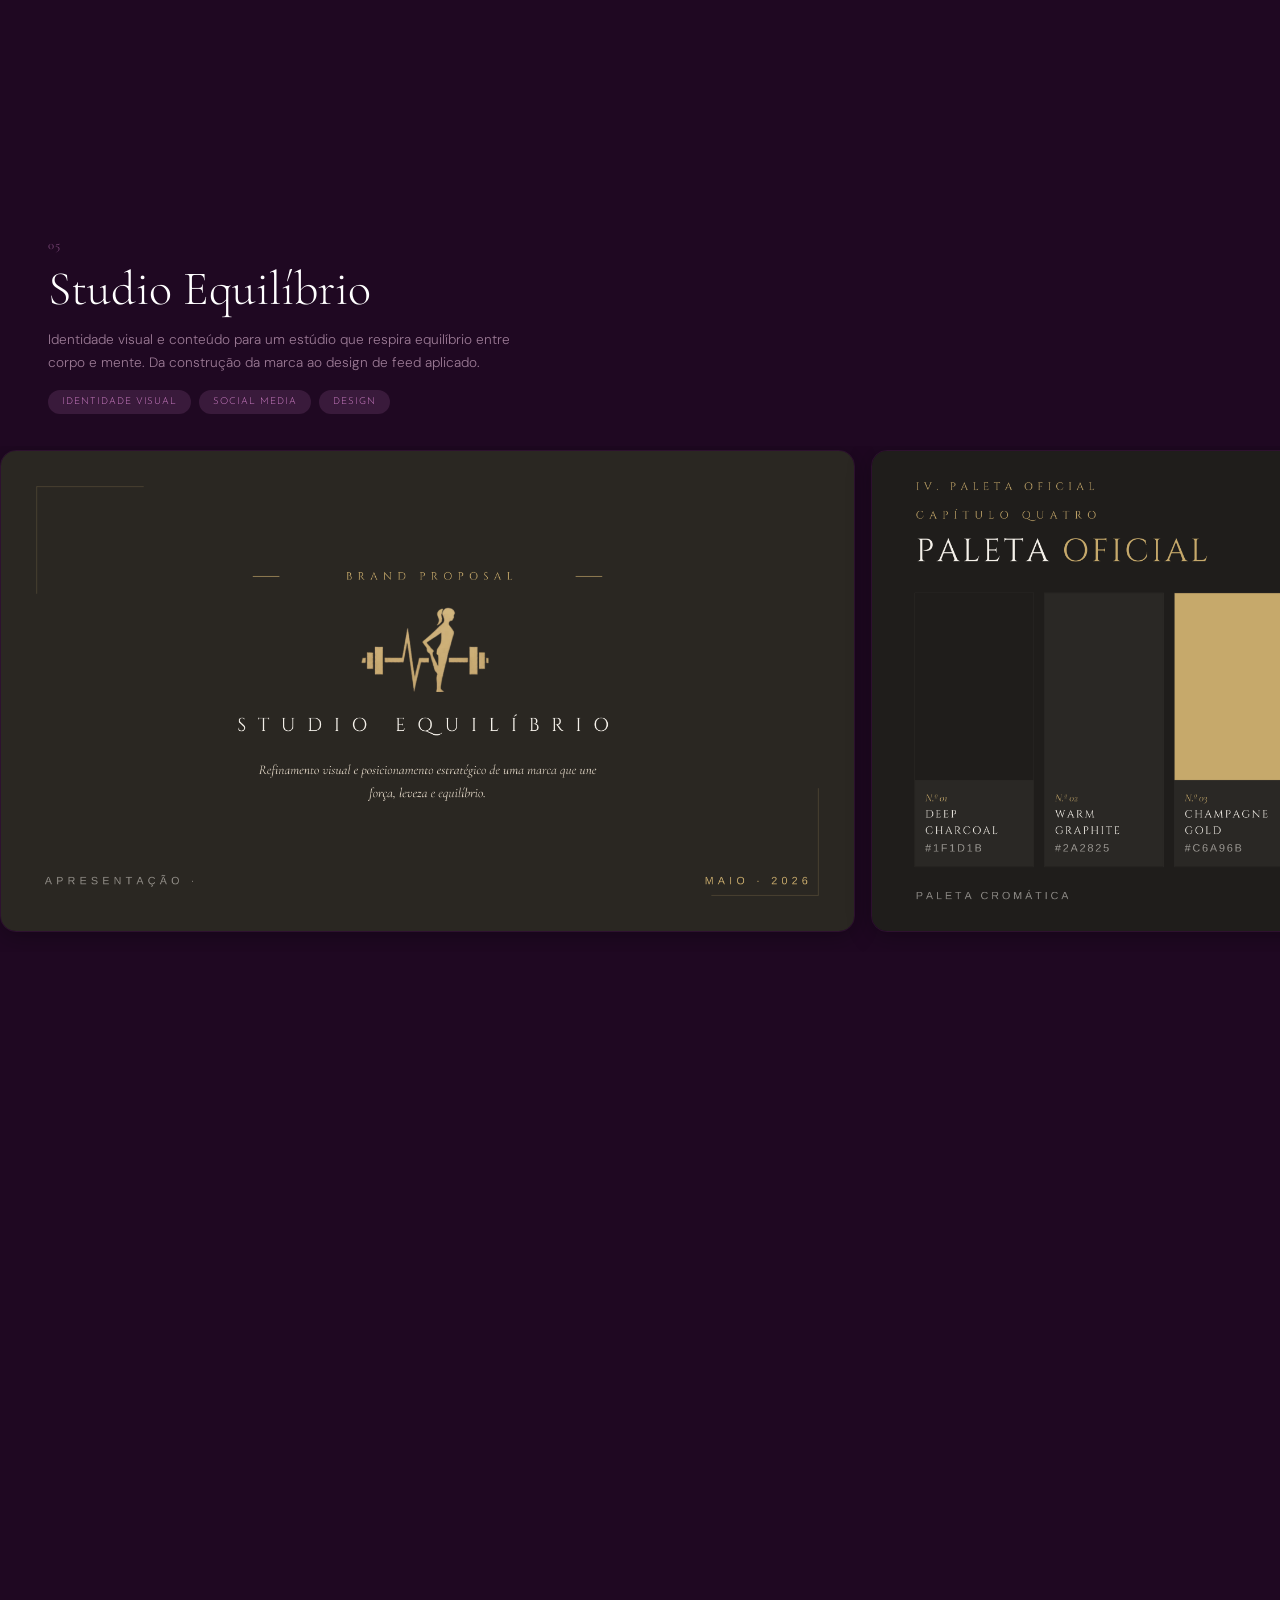
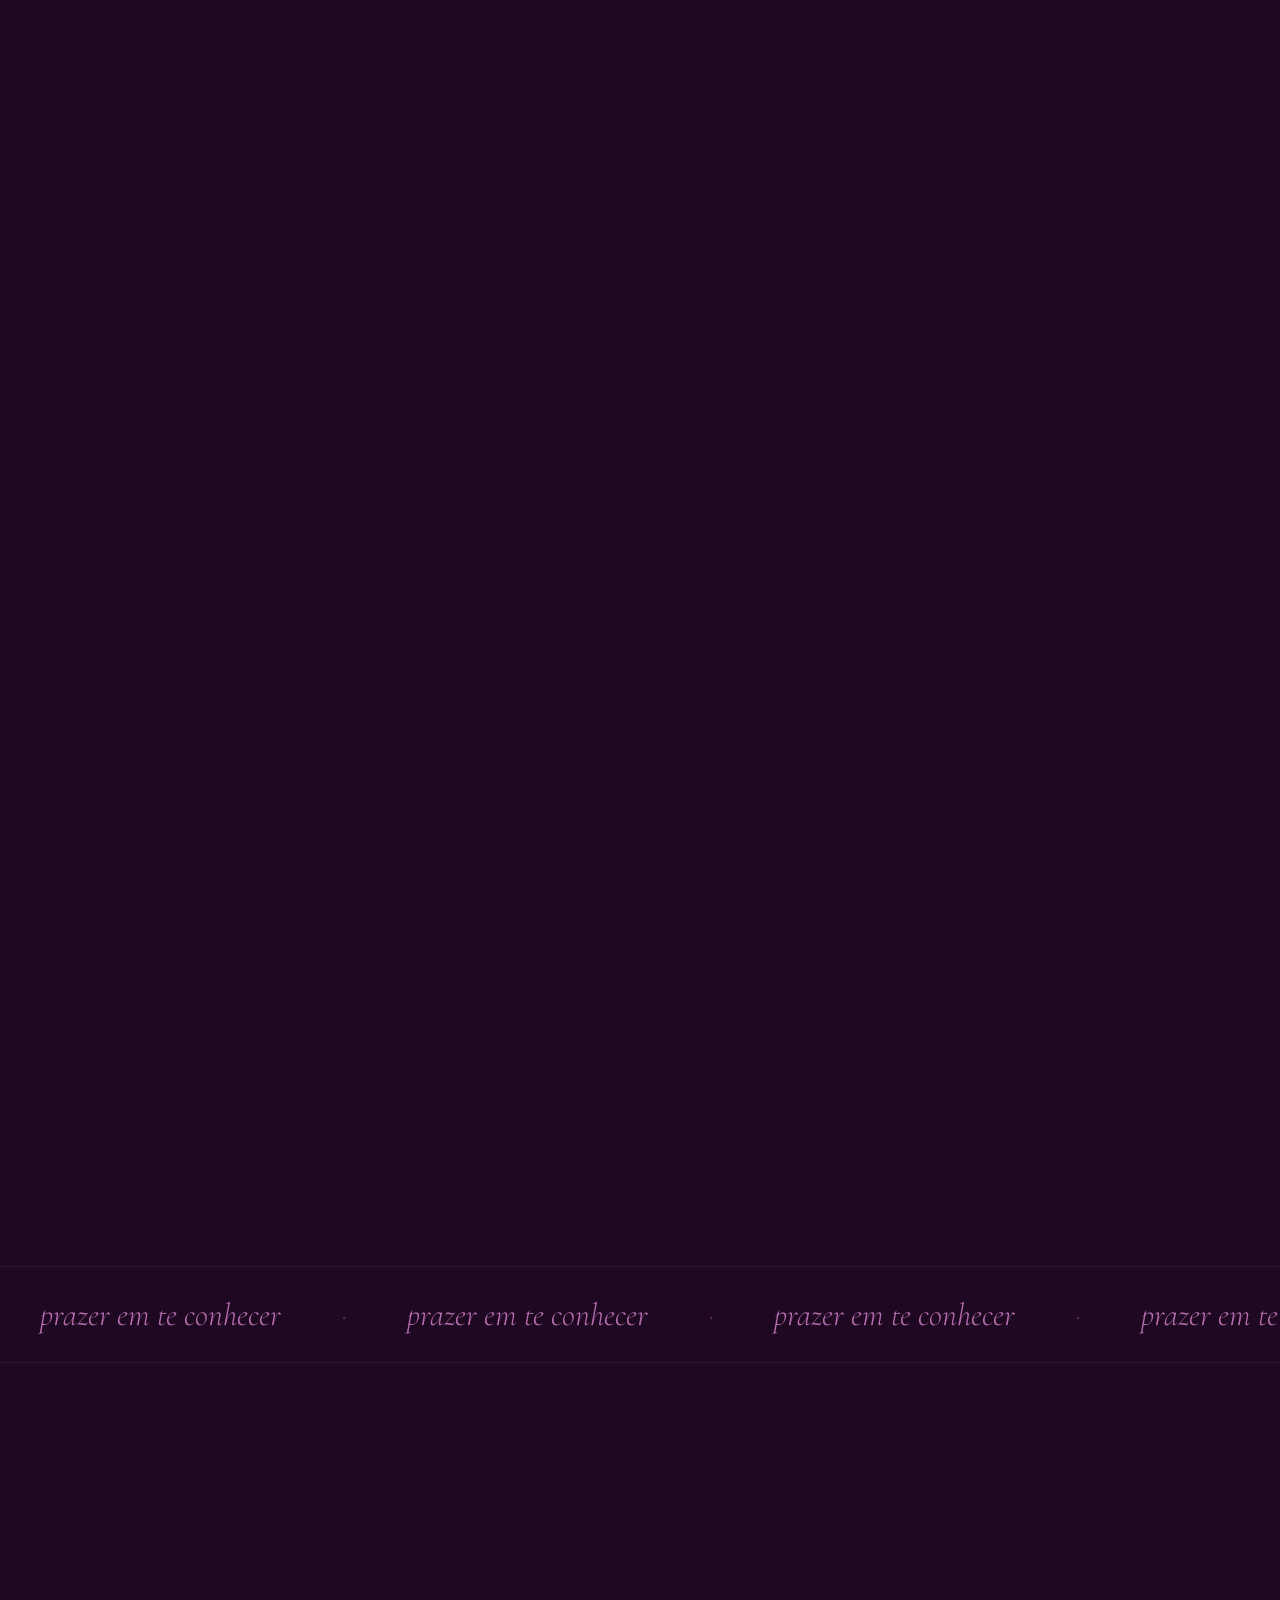
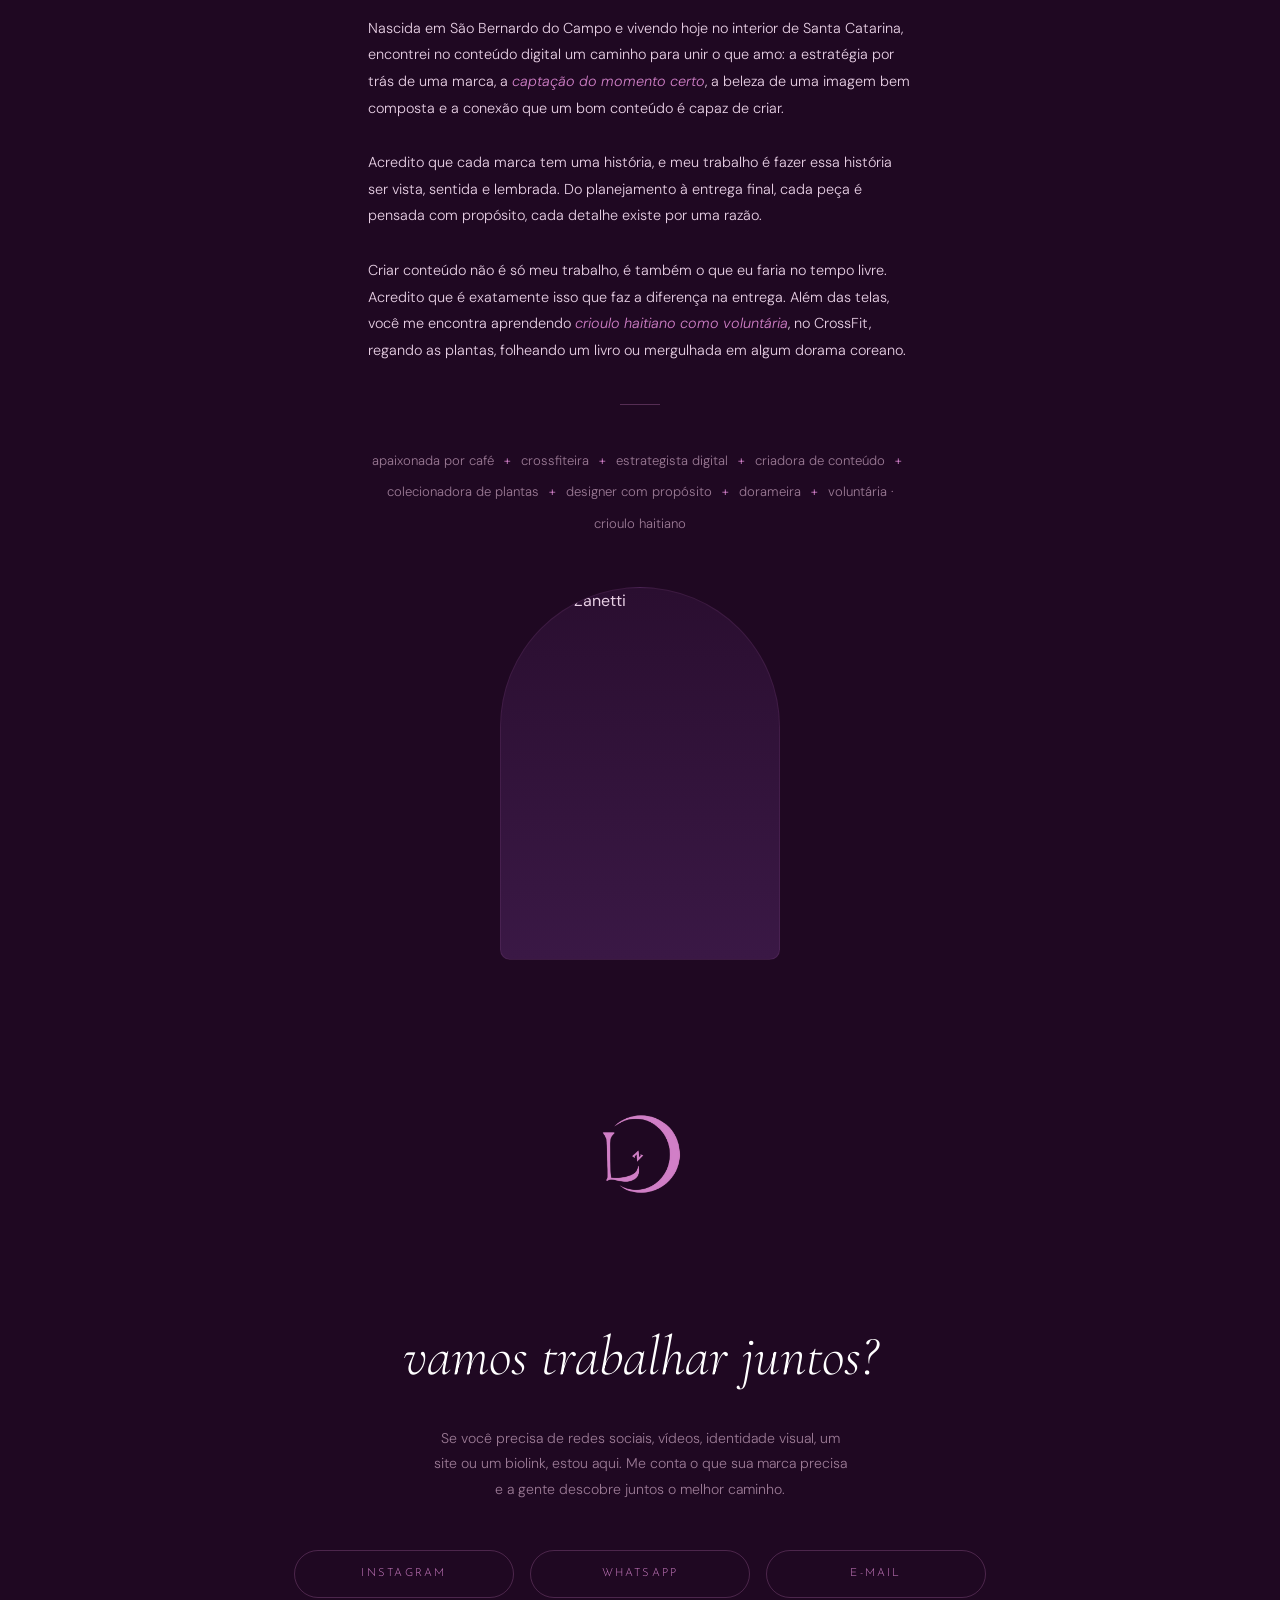
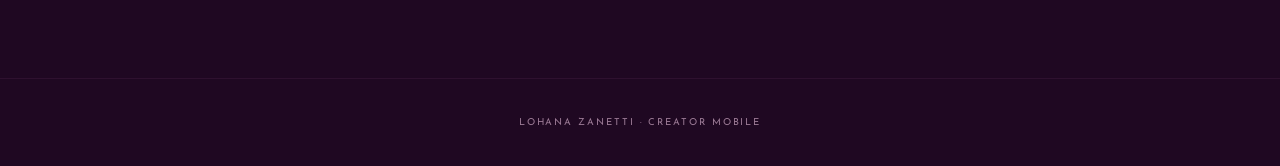
==== commit e1e7a95c: "Dobra a logo inicial e unifica o recorte dos posts do Instagram no desktop Mantém o espaçamento da l" ====
--- a/index.html
+++ b/index.html
@@ -365,7 +365,7 @@
             margin: 0 !important;
             border-radius: 16px !important;
             box-shadow: 0 4px 24px rgba(0,0,0,0.3) !important;
-            transform: scale(1.16, 1.1);
+            transform: scaleX(1.16);
             transform-origin: left center;
         }
         /* mobile: show header (profile/name) and the design image in full, but crop the
@@ -852,7 +852,7 @@
             .hero { min-height: auto; padding: 150px 48px 38px; }
             .hero-eyebrow { font-size: 0.75rem; letter-spacing: 0.3em; padding: 0 24px; }
             .hero-photo { height: 170px; max-width: 680px; }
-            .hero-logo-accent { width: 110px; height: 110px; margin-top: 24px; }
+            .hero-logo-accent { width: 220px; height: 220px; margin-top: 24px; }
             .intro { padding: 80px 48px; }
             .projects-head { padding: 0 48px; }
             .project-head { padding: 0 48px; }
@@ -861,12 +861,13 @@
             .ig-carousel::-webkit-scrollbar { display: block; height: 6px; }
             .ig-carousel::-webkit-scrollbar-track { background: var(--accent08); border-radius: 3px; }
             .ig-carousel::-webkit-scrollbar-thumb { background: var(--accent); border-radius: 3px; }
-            .ig-slide { width: 272px; height: 400px; }
+            .ig-slide { width: 272px; height: 420px; }
             .ig-slide .instagram-media {
                 max-width: 272px !important;
-                margin-top: -30px !important;
-                margin-bottom: -137px !important;
-                height: calc(100% + 167px) !important;
+                transform: scaleX(1.06);
+                transform-origin: left center;
+                margin: 0 !important;
+                zoom: 0.8;
             }
             .img-carousel { padding: 4px 48px 20px; scrollbar-width: thin; }
             .img-carousel::-webkit-scrollbar { display: block; height: 6px; }
@@ -888,7 +889,7 @@
         @media (min-width: 1024px) {
             .hero-name { letter-spacing: 0.25em; }
             .hero-photo { height: 190px; max-width: 820px; }
-            .hero-logo-accent { width: 130px; height: 130px; }
+            .hero-logo-accent { width: 260px; height: 260px; }
             .contact-logo { width: 300px; height: 300px; }
             .ig-slide { width: 288px; }
             .ig-slide .instagram-media { max-width: 288px !important; }
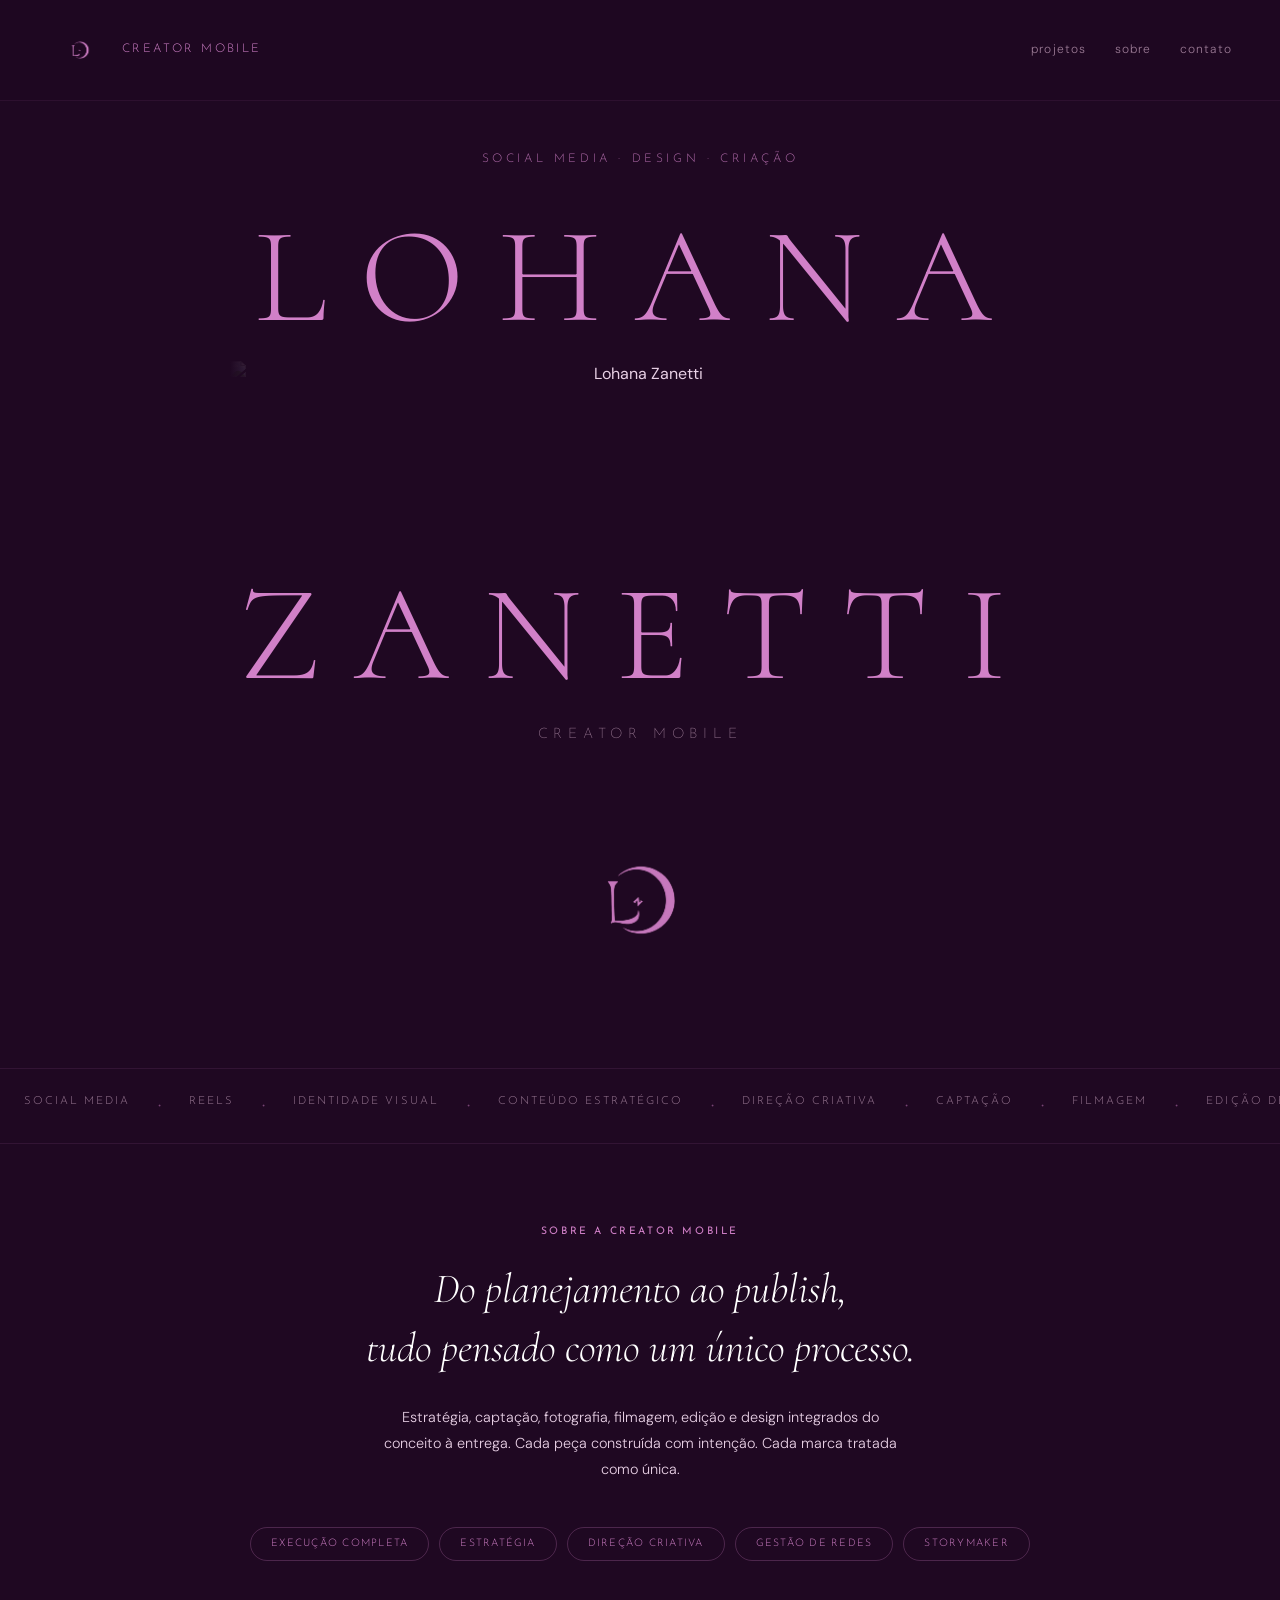
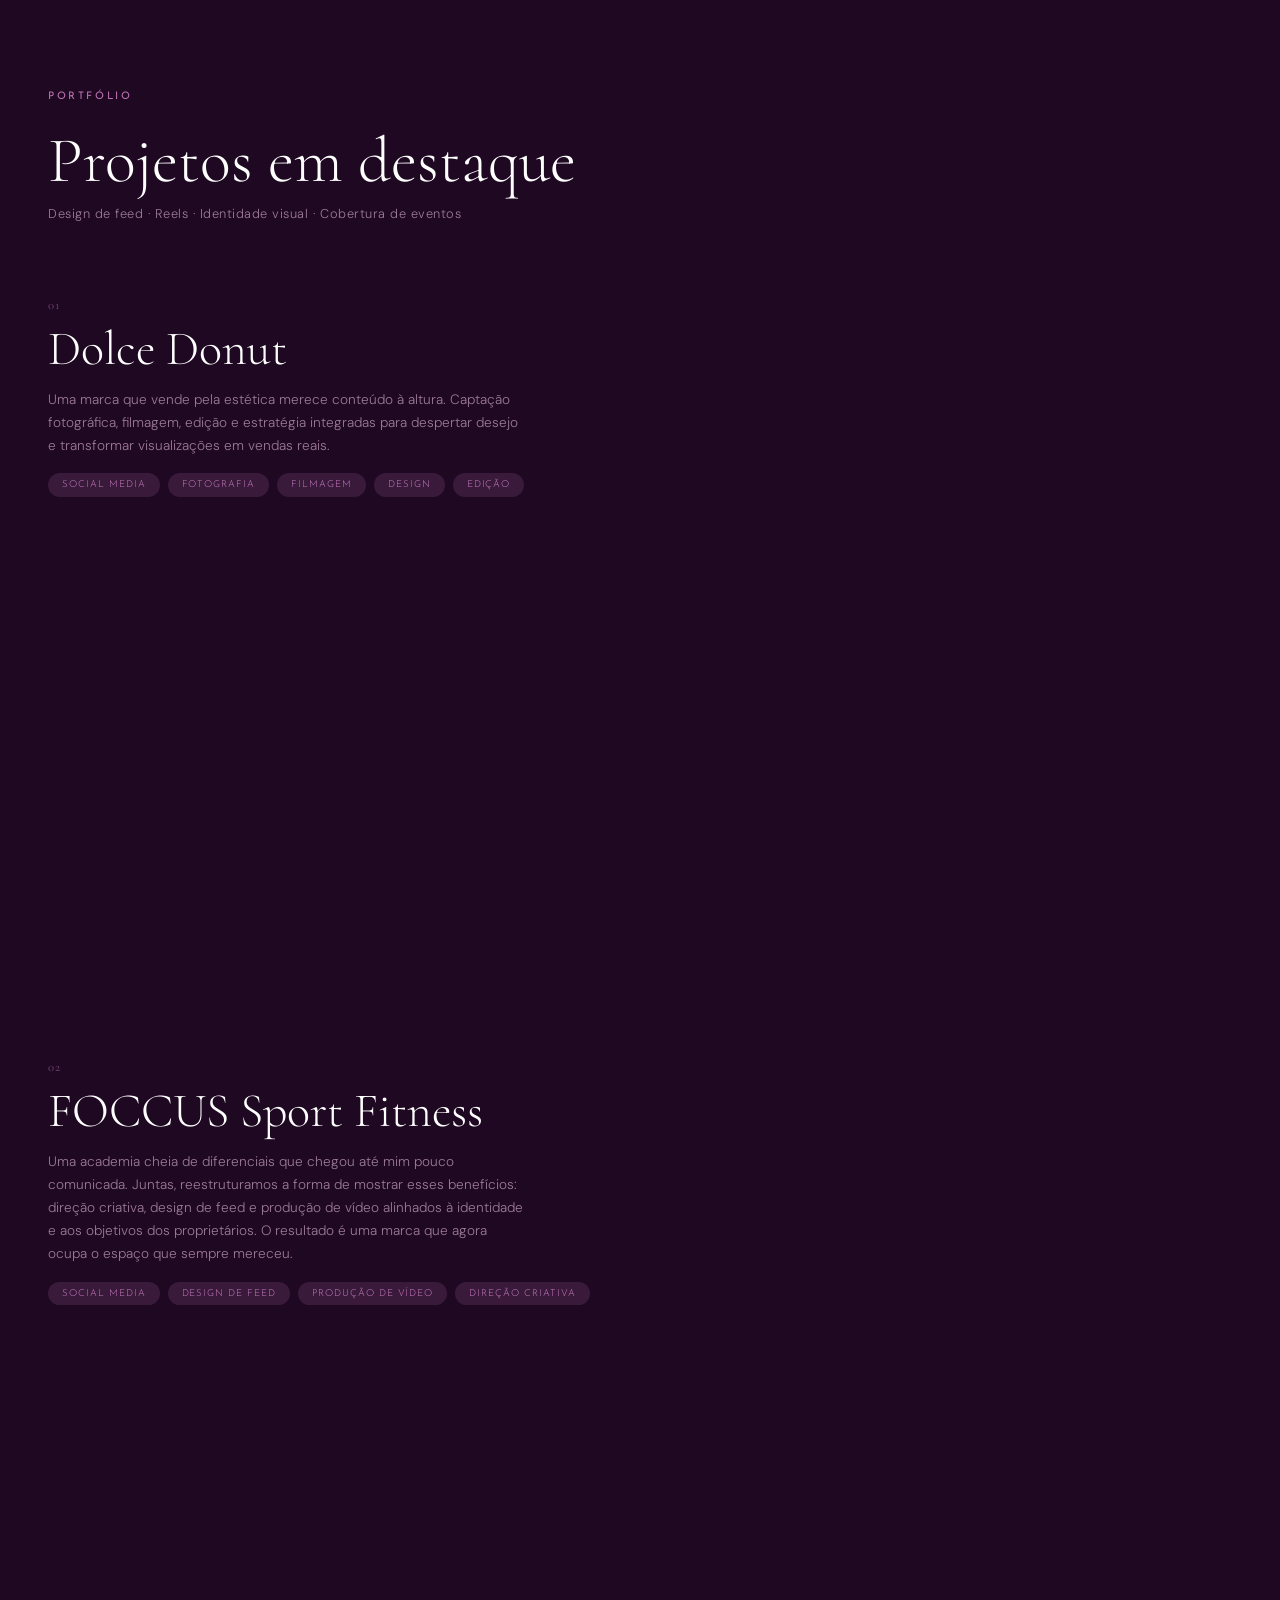
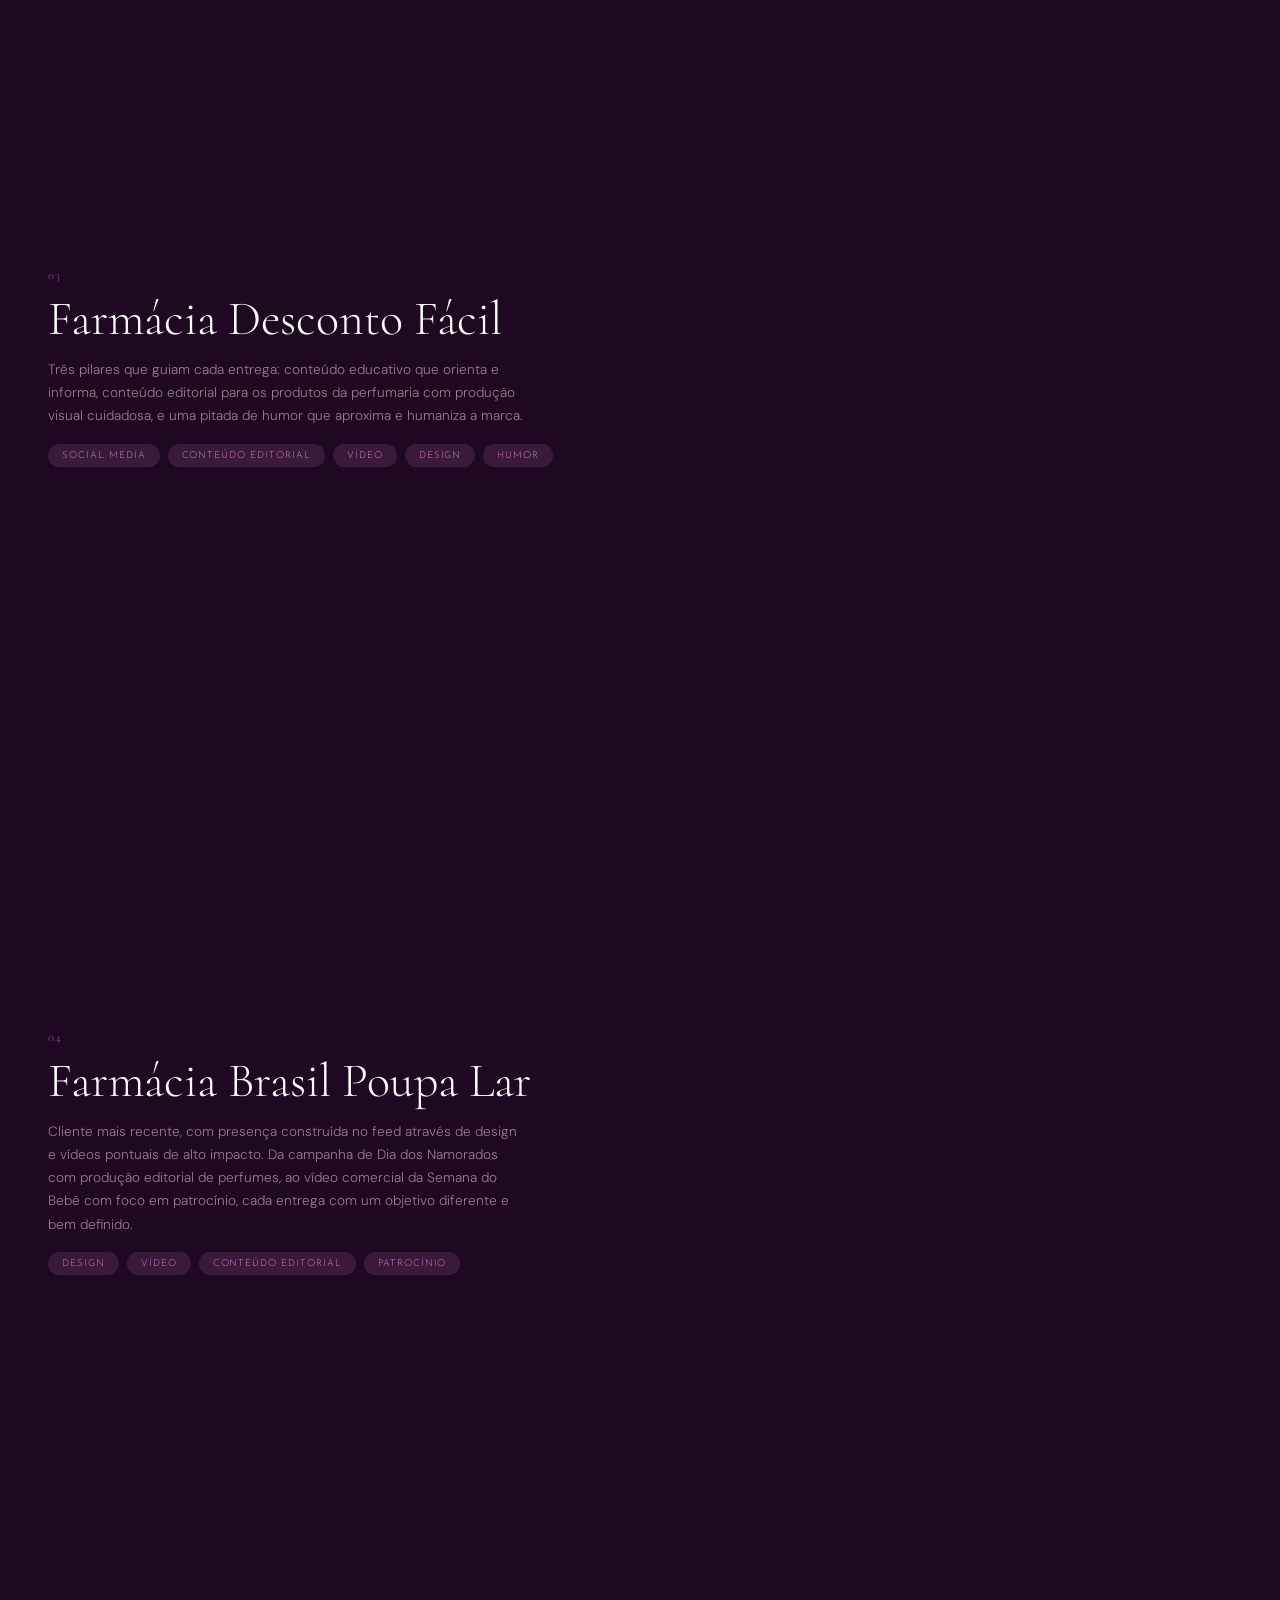
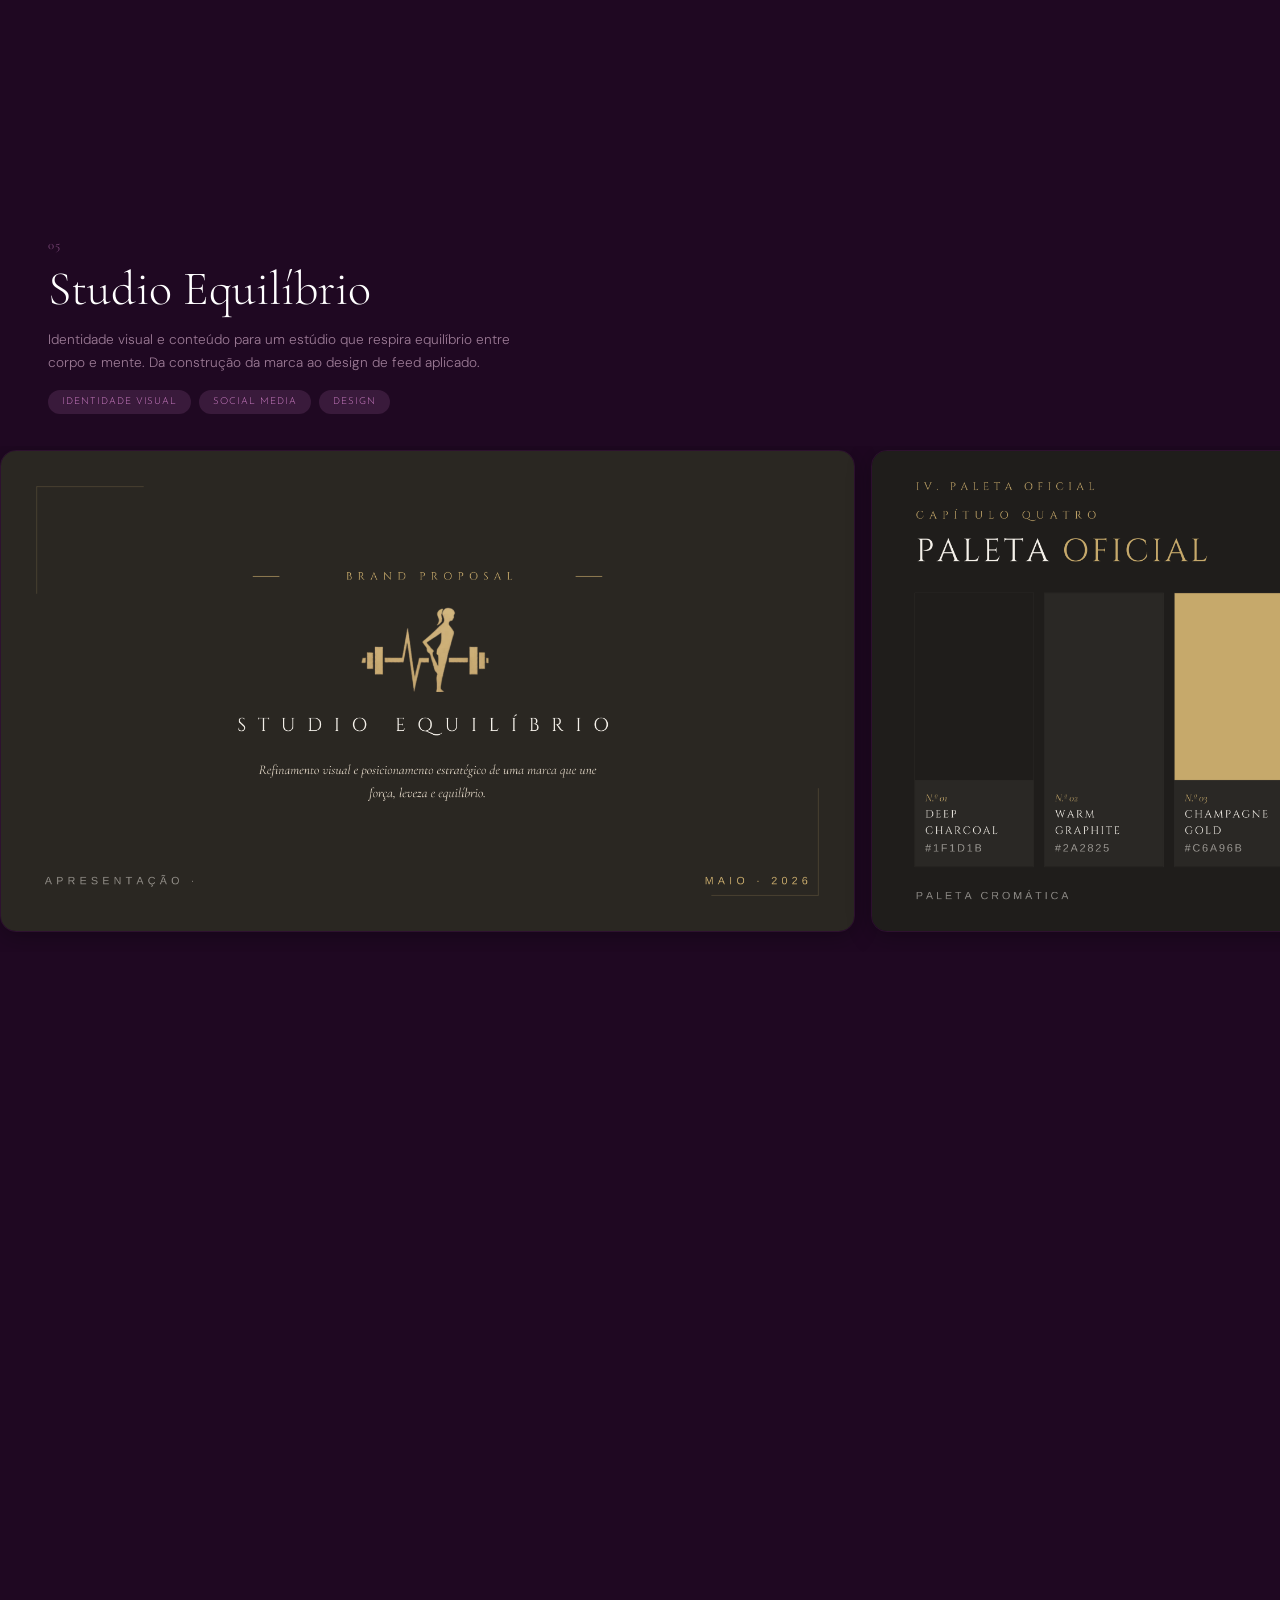
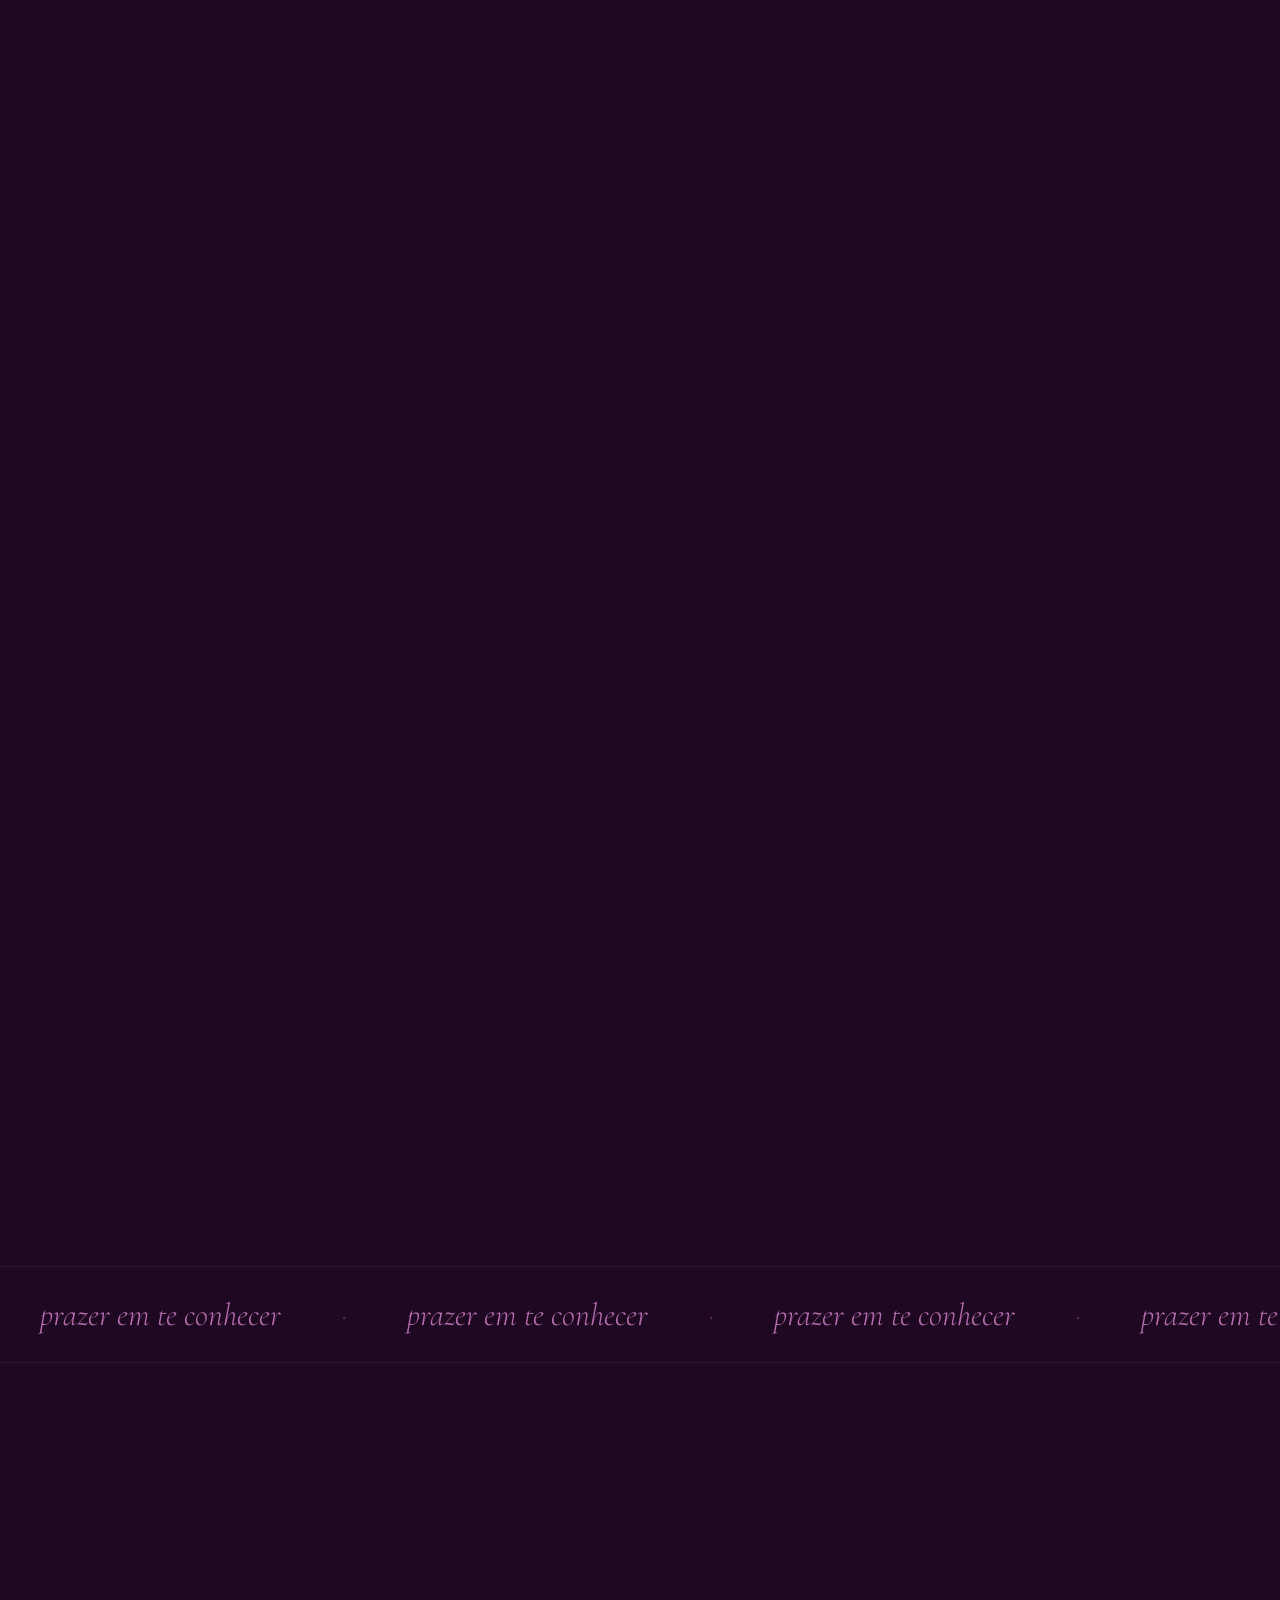
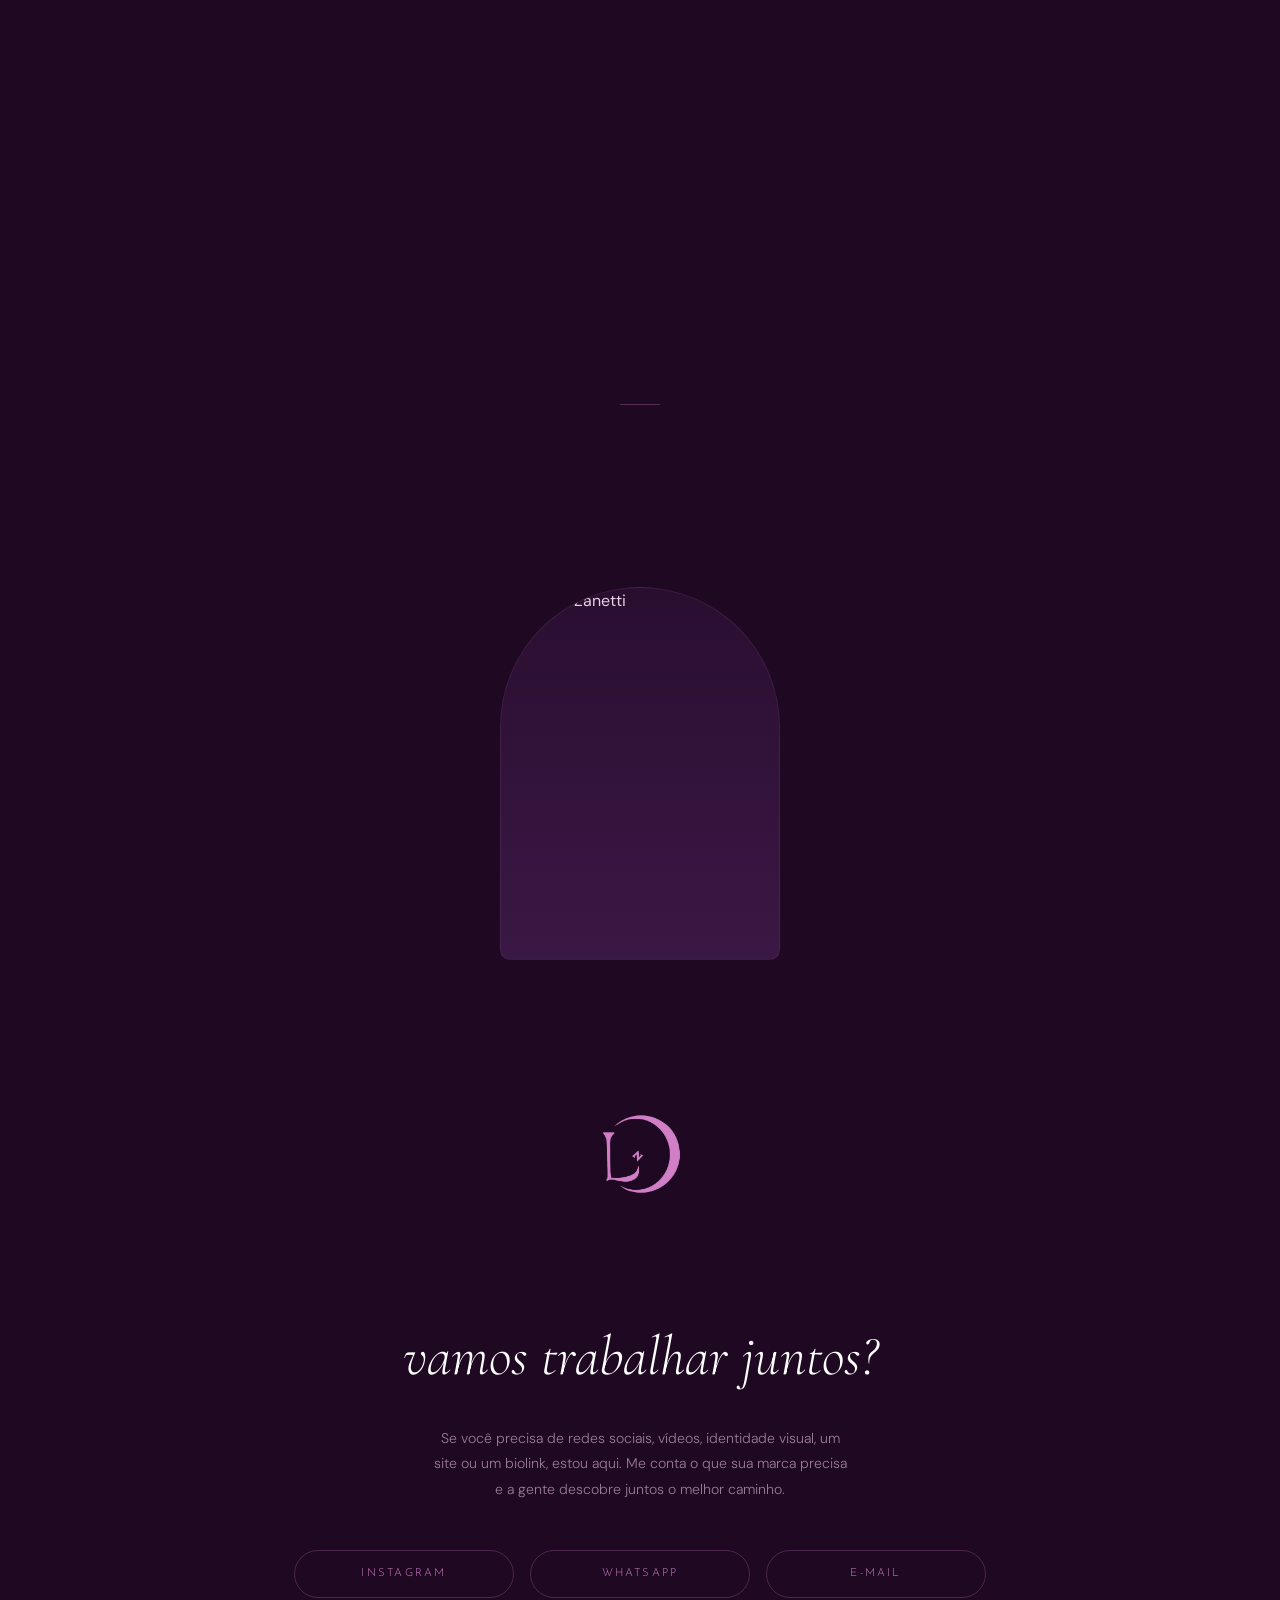
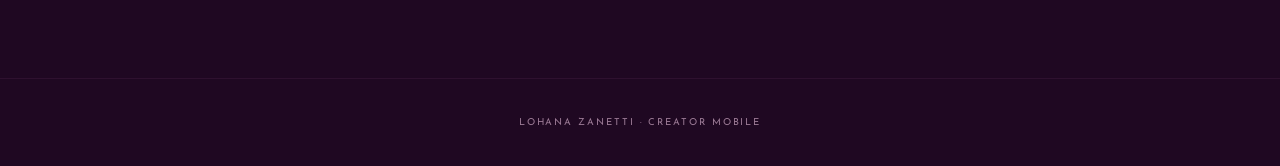
==== commit 6911dd5d: "Aplica no desktop o mesmo recorte dinâmico de rodapé do Instagram usado no mobile A função que mede " ====
--- a/index.html
+++ b/index.html
@@ -1326,12 +1326,11 @@
     }, { threshold: 0.06, rootMargin: '0px 0px -30px 0px' });
     document.querySelectorAll('.reveal').forEach(el => revealObs.observe(el));
 
-    // Mobile only: crop each Instagram embed to header + design image, hiding the
+    // Crop each Instagram embed to header + design image, hiding the
     // footer (likes, comments, "ver mais no Instagram"). Instagram resizes its iframe
     // asynchronously after load, so we watch for that and subtract a fixed footer height
     // from whatever height it ends up with — this adapts to posts and reels alike.
     function cropIgSlidesMobile() {
-        if (window.innerWidth > 767) return;
         const FOOTER_PX = 130;
         const MIN_HEIGHT = 220;
         document.querySelectorAll('.ig-slide').forEach(slide => {
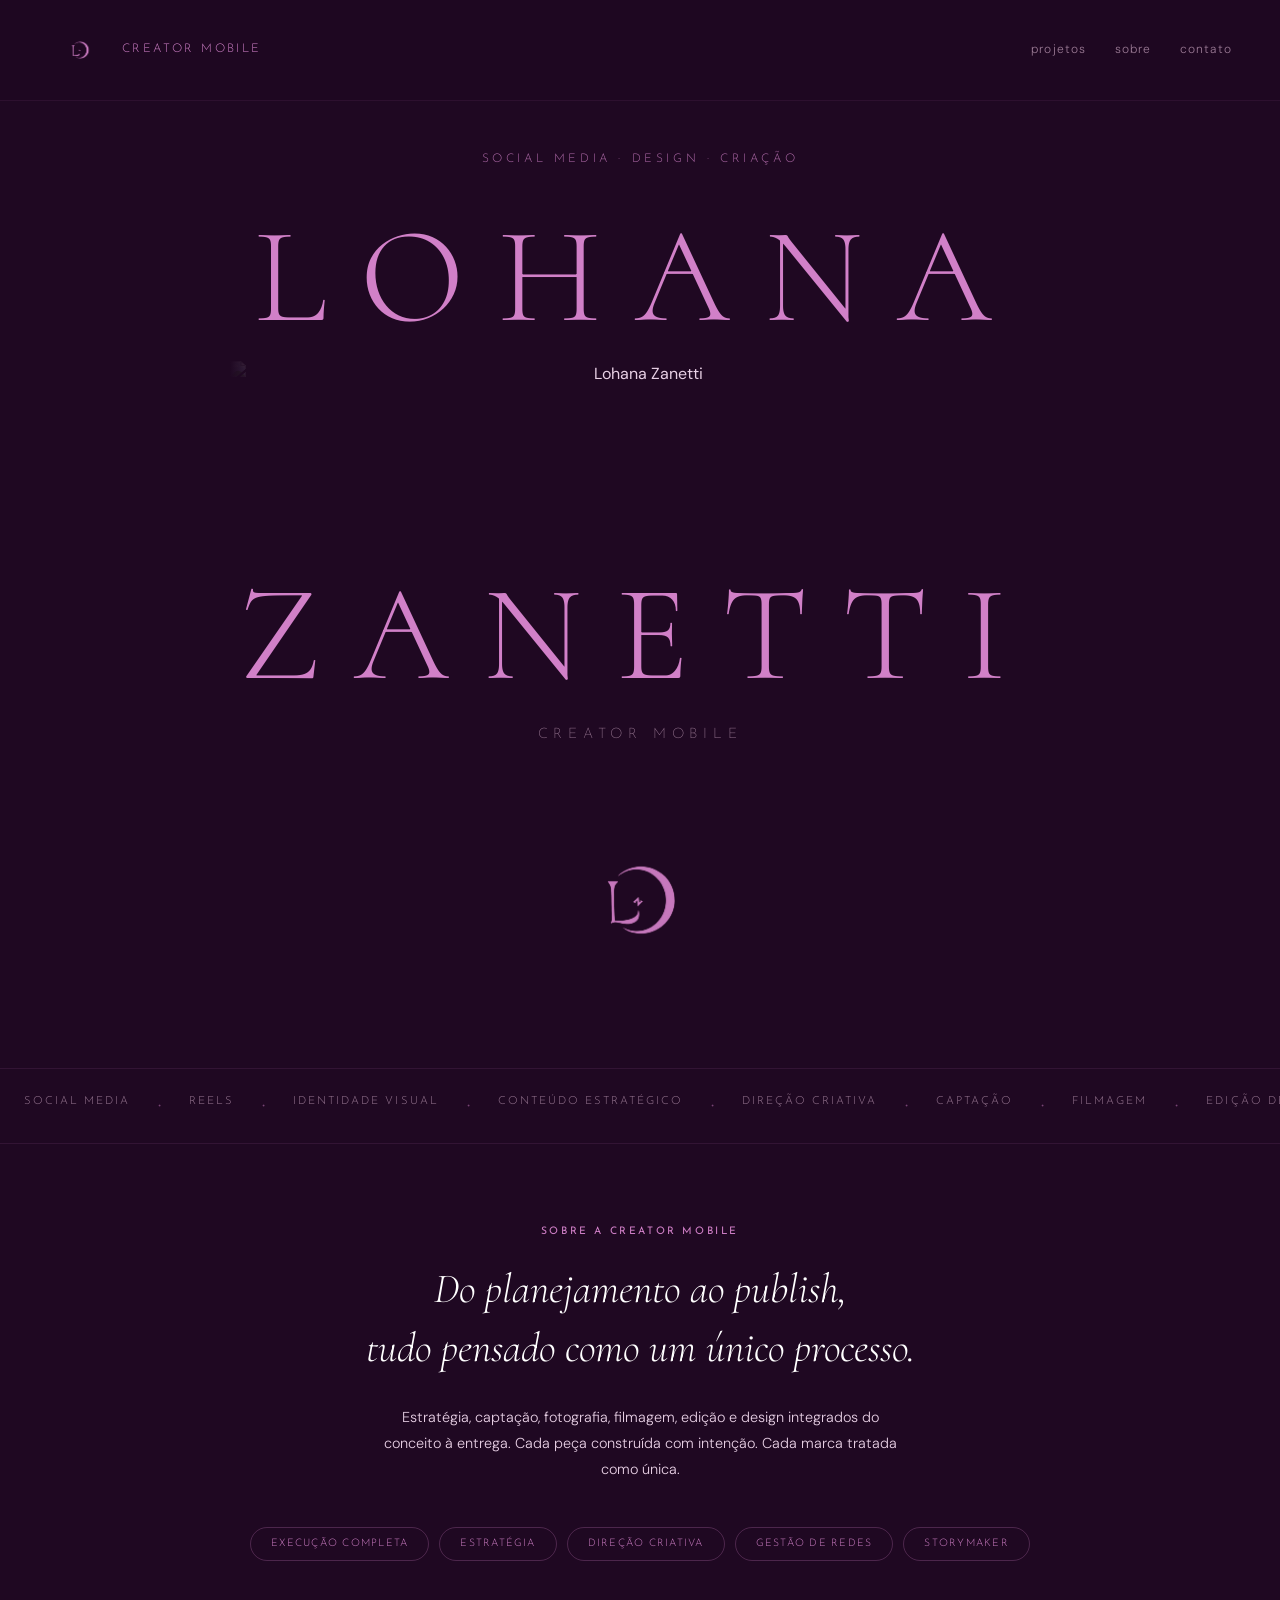
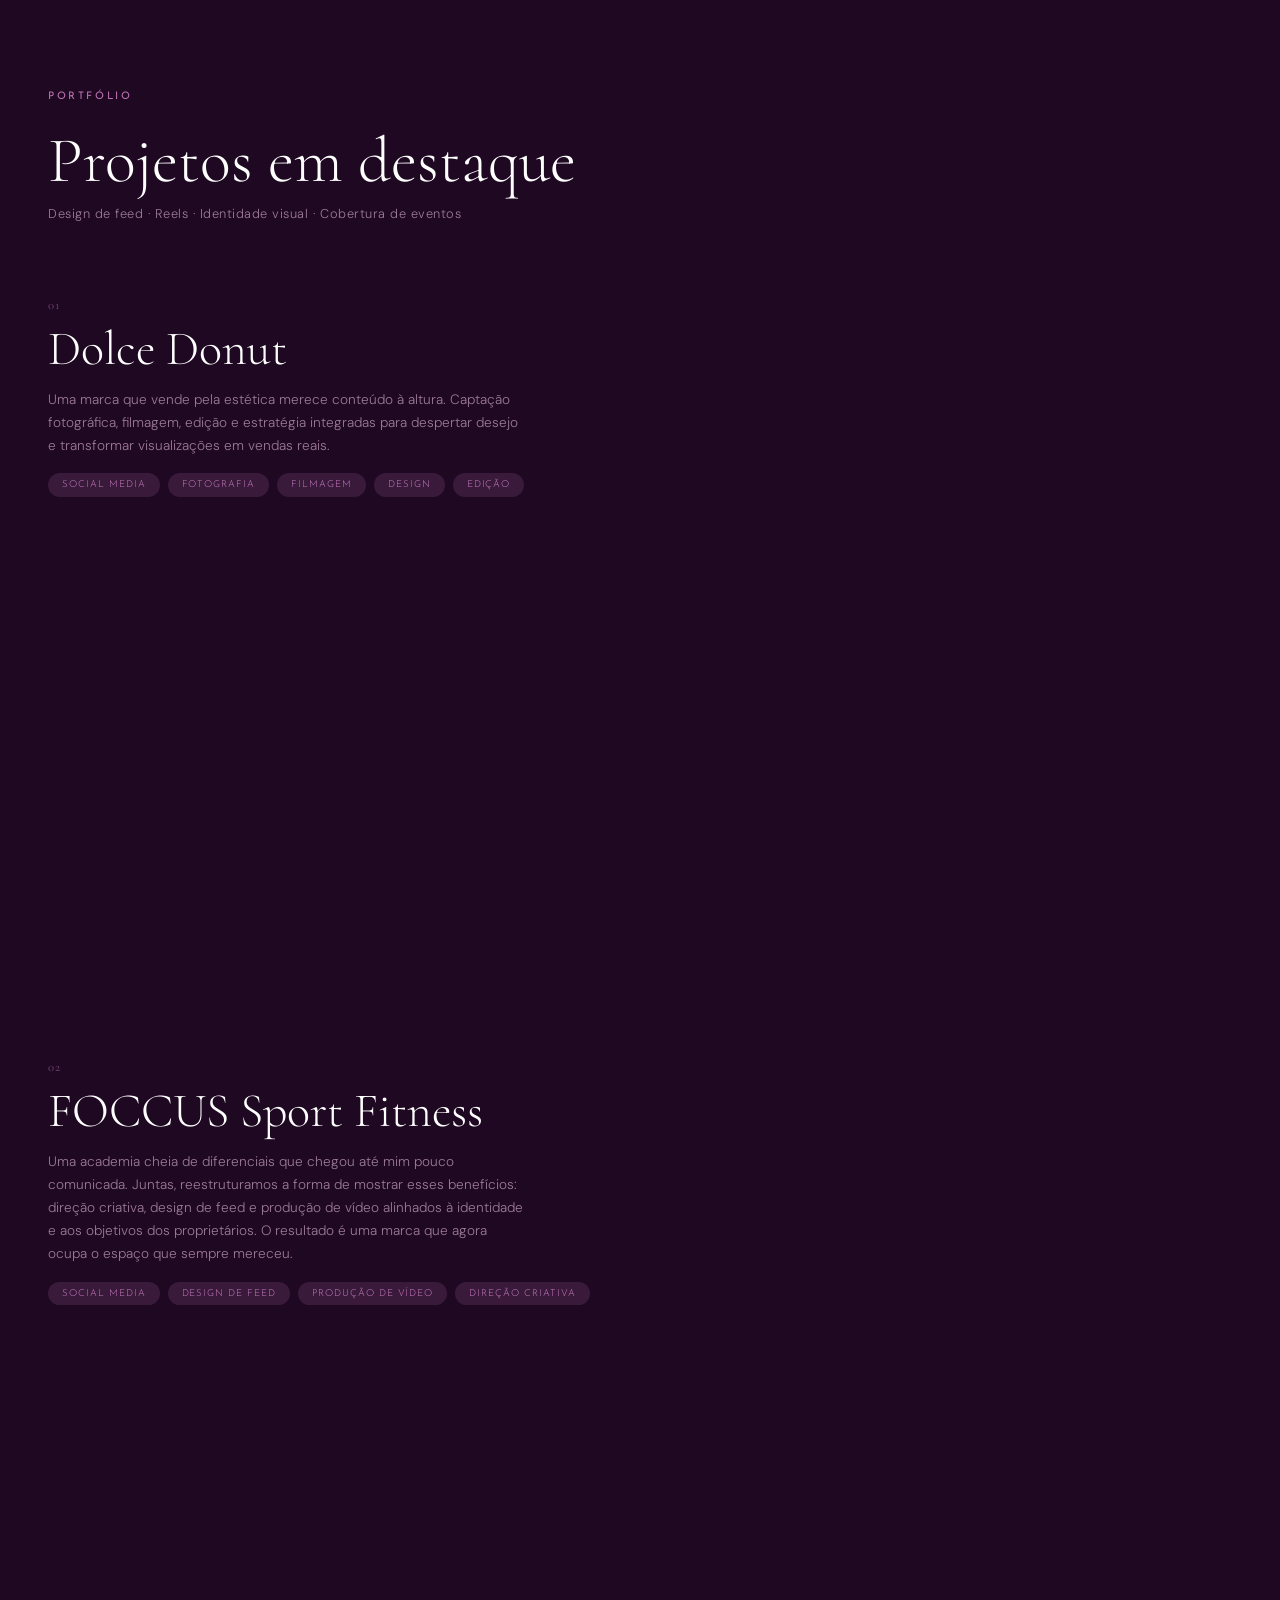
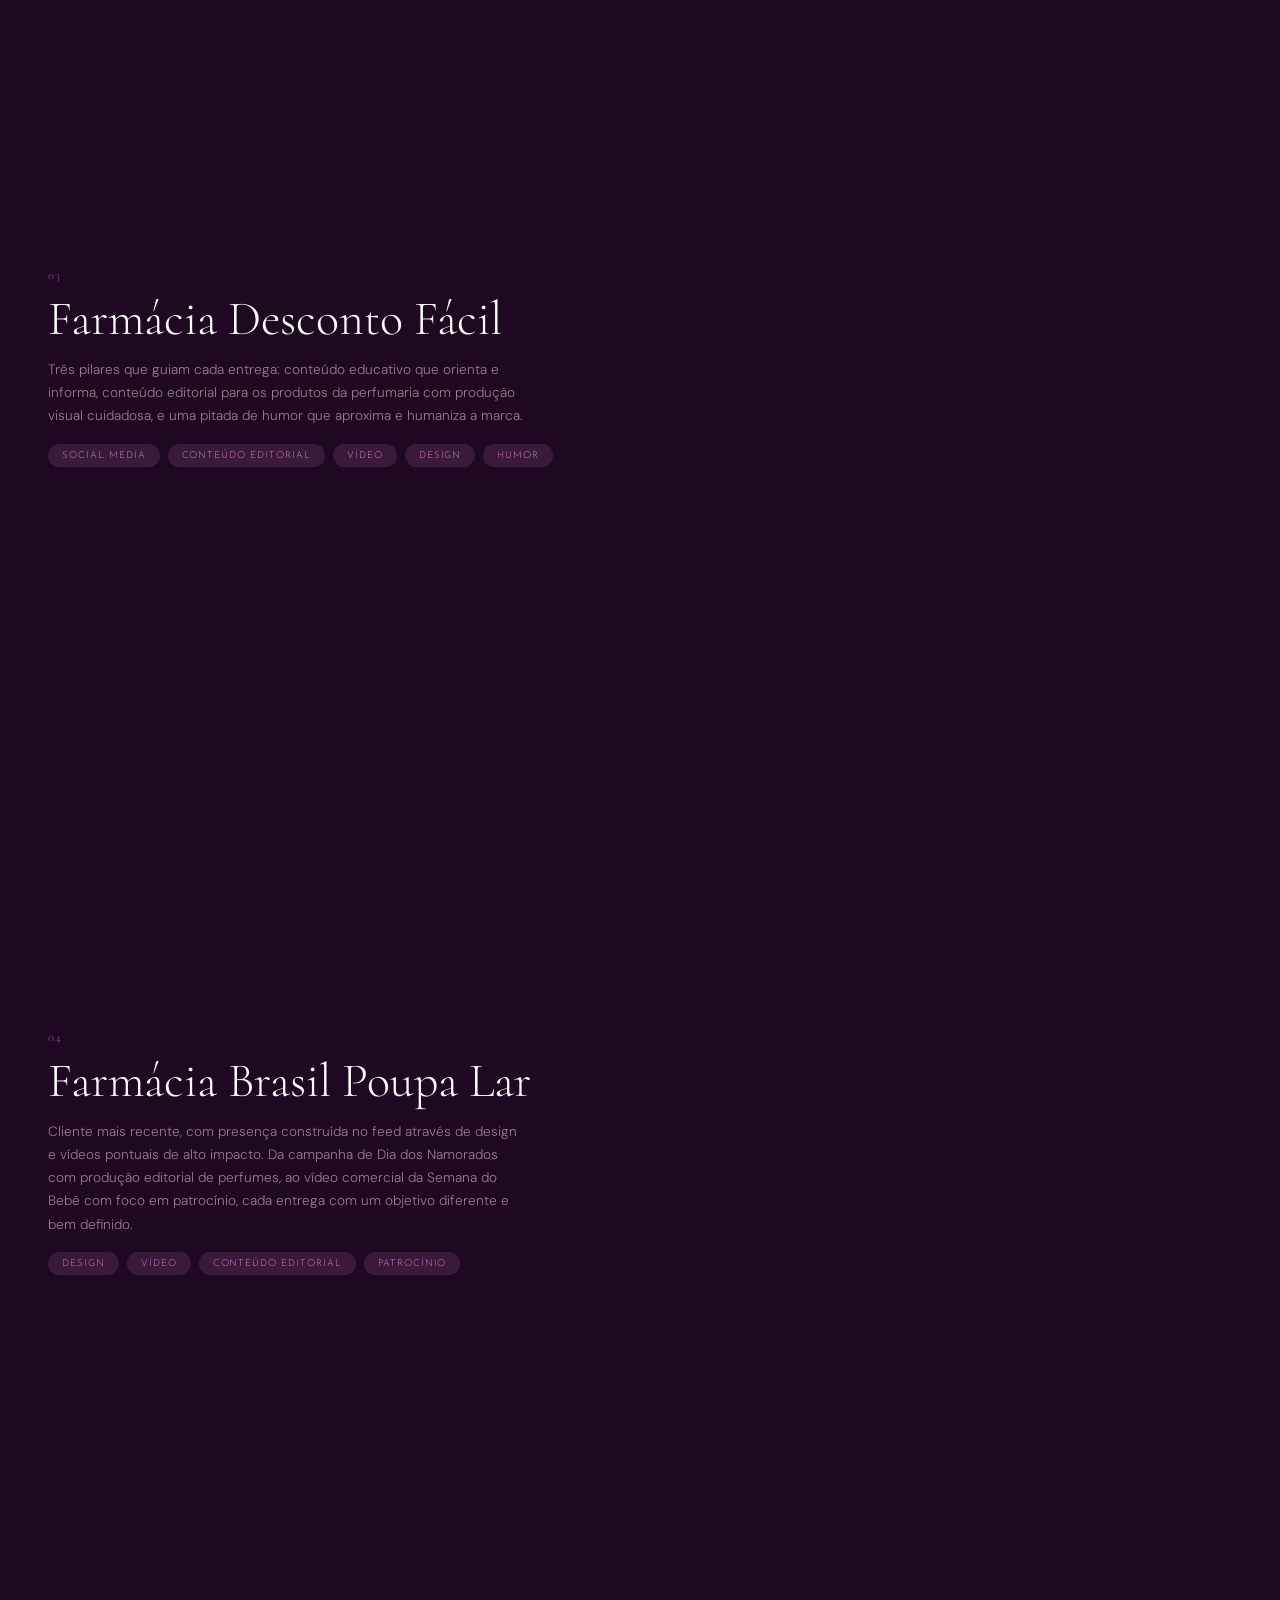
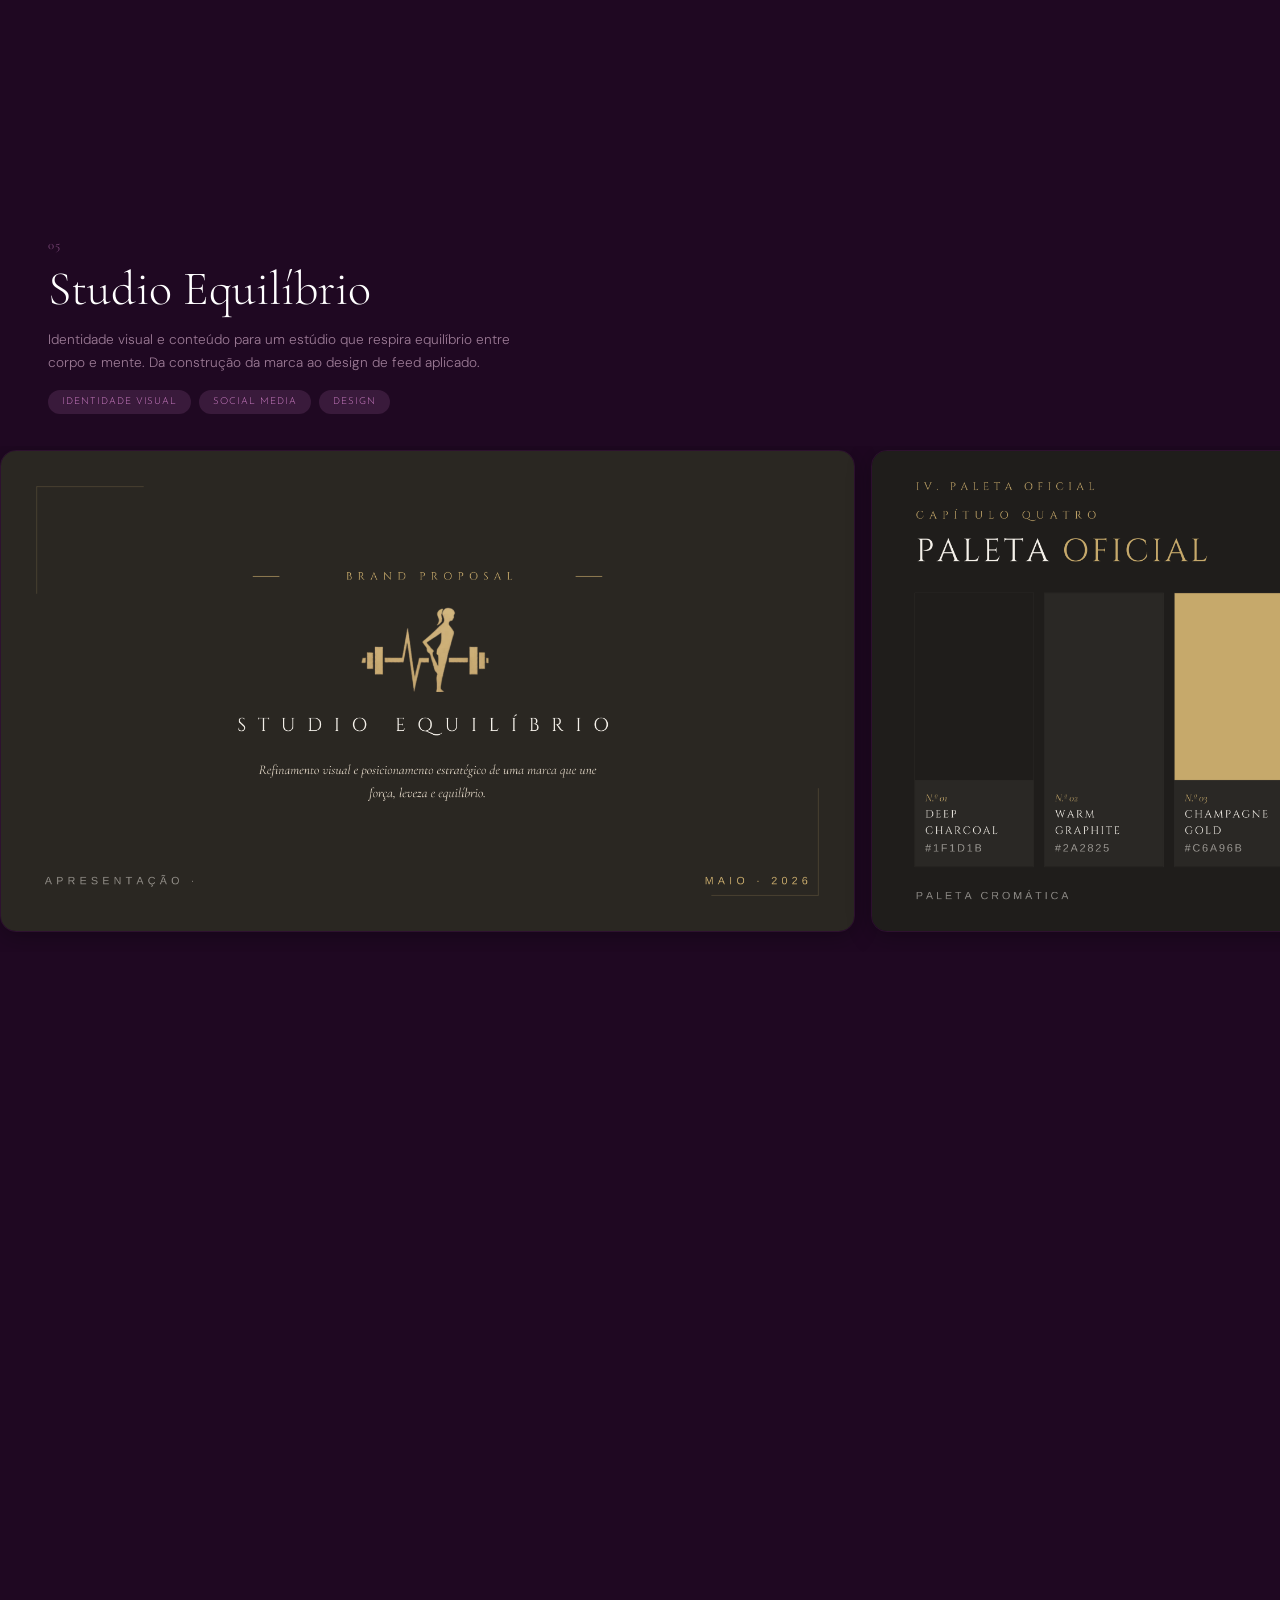
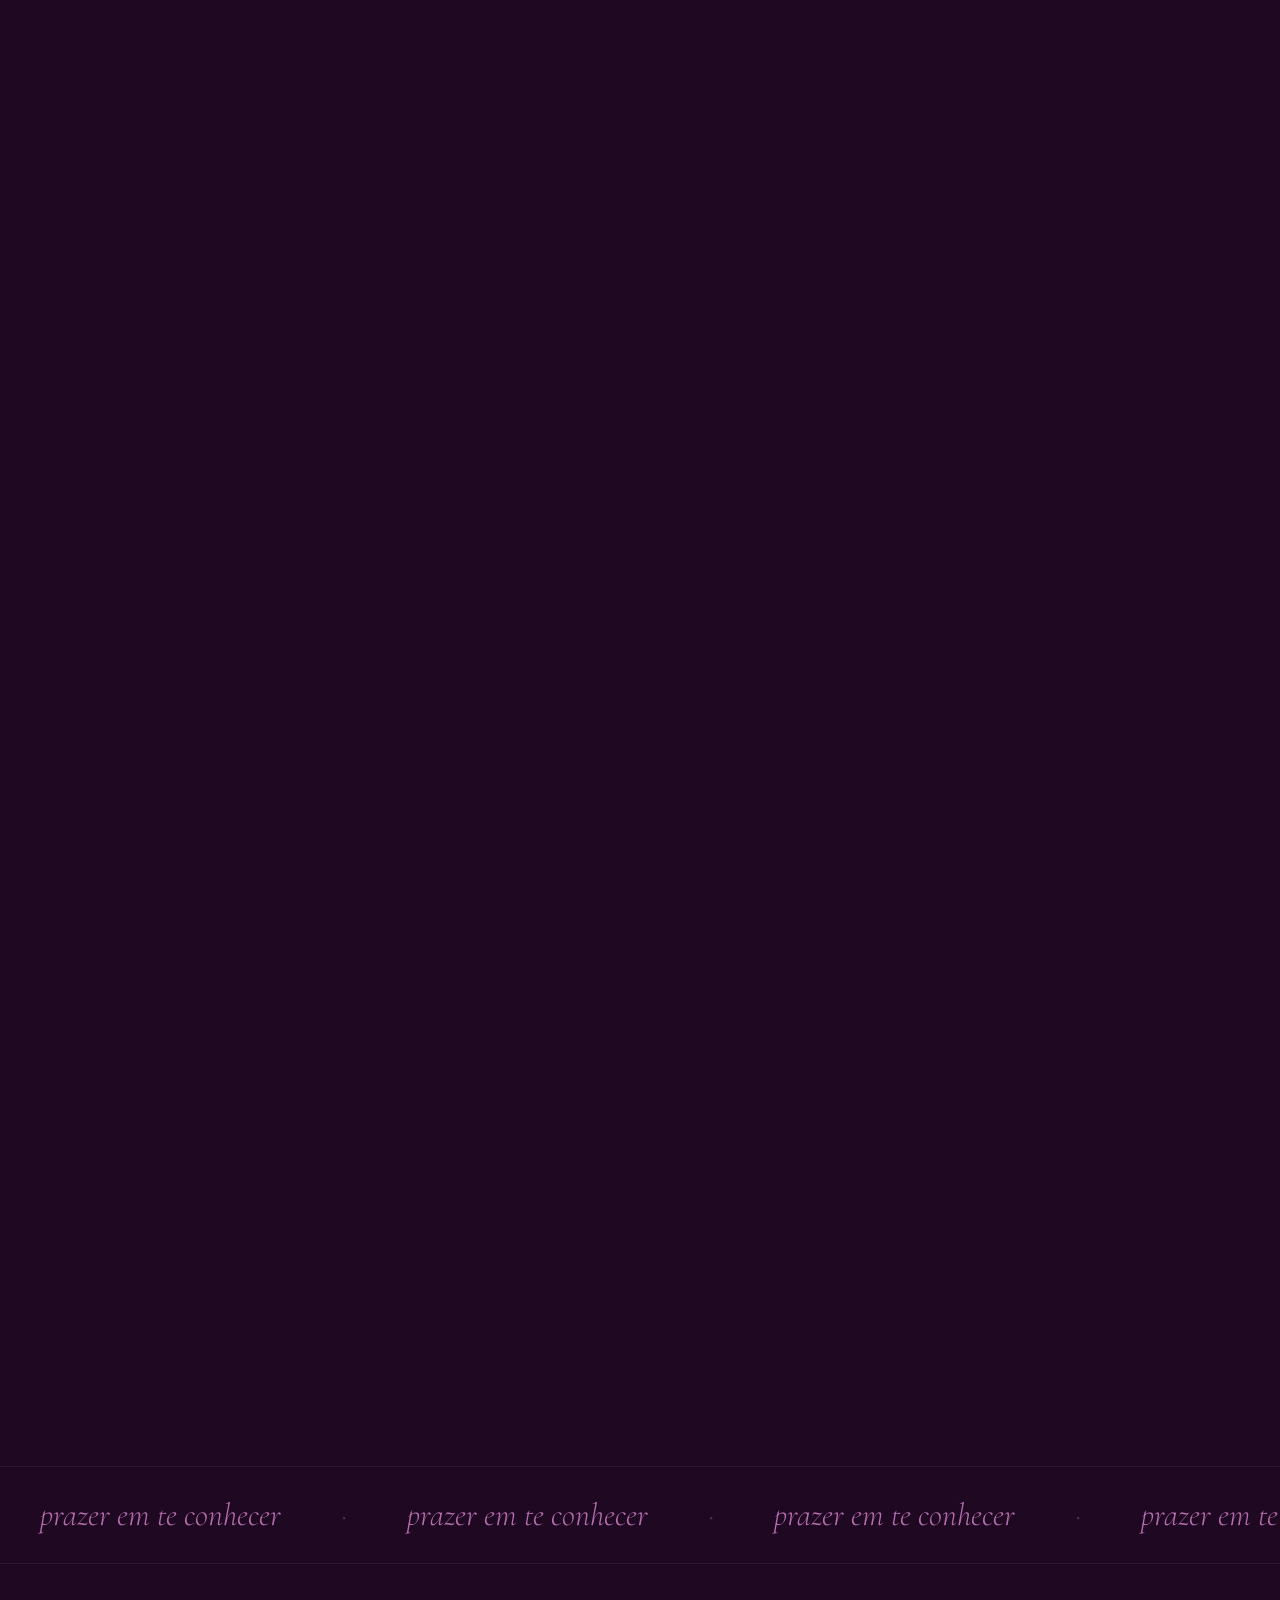
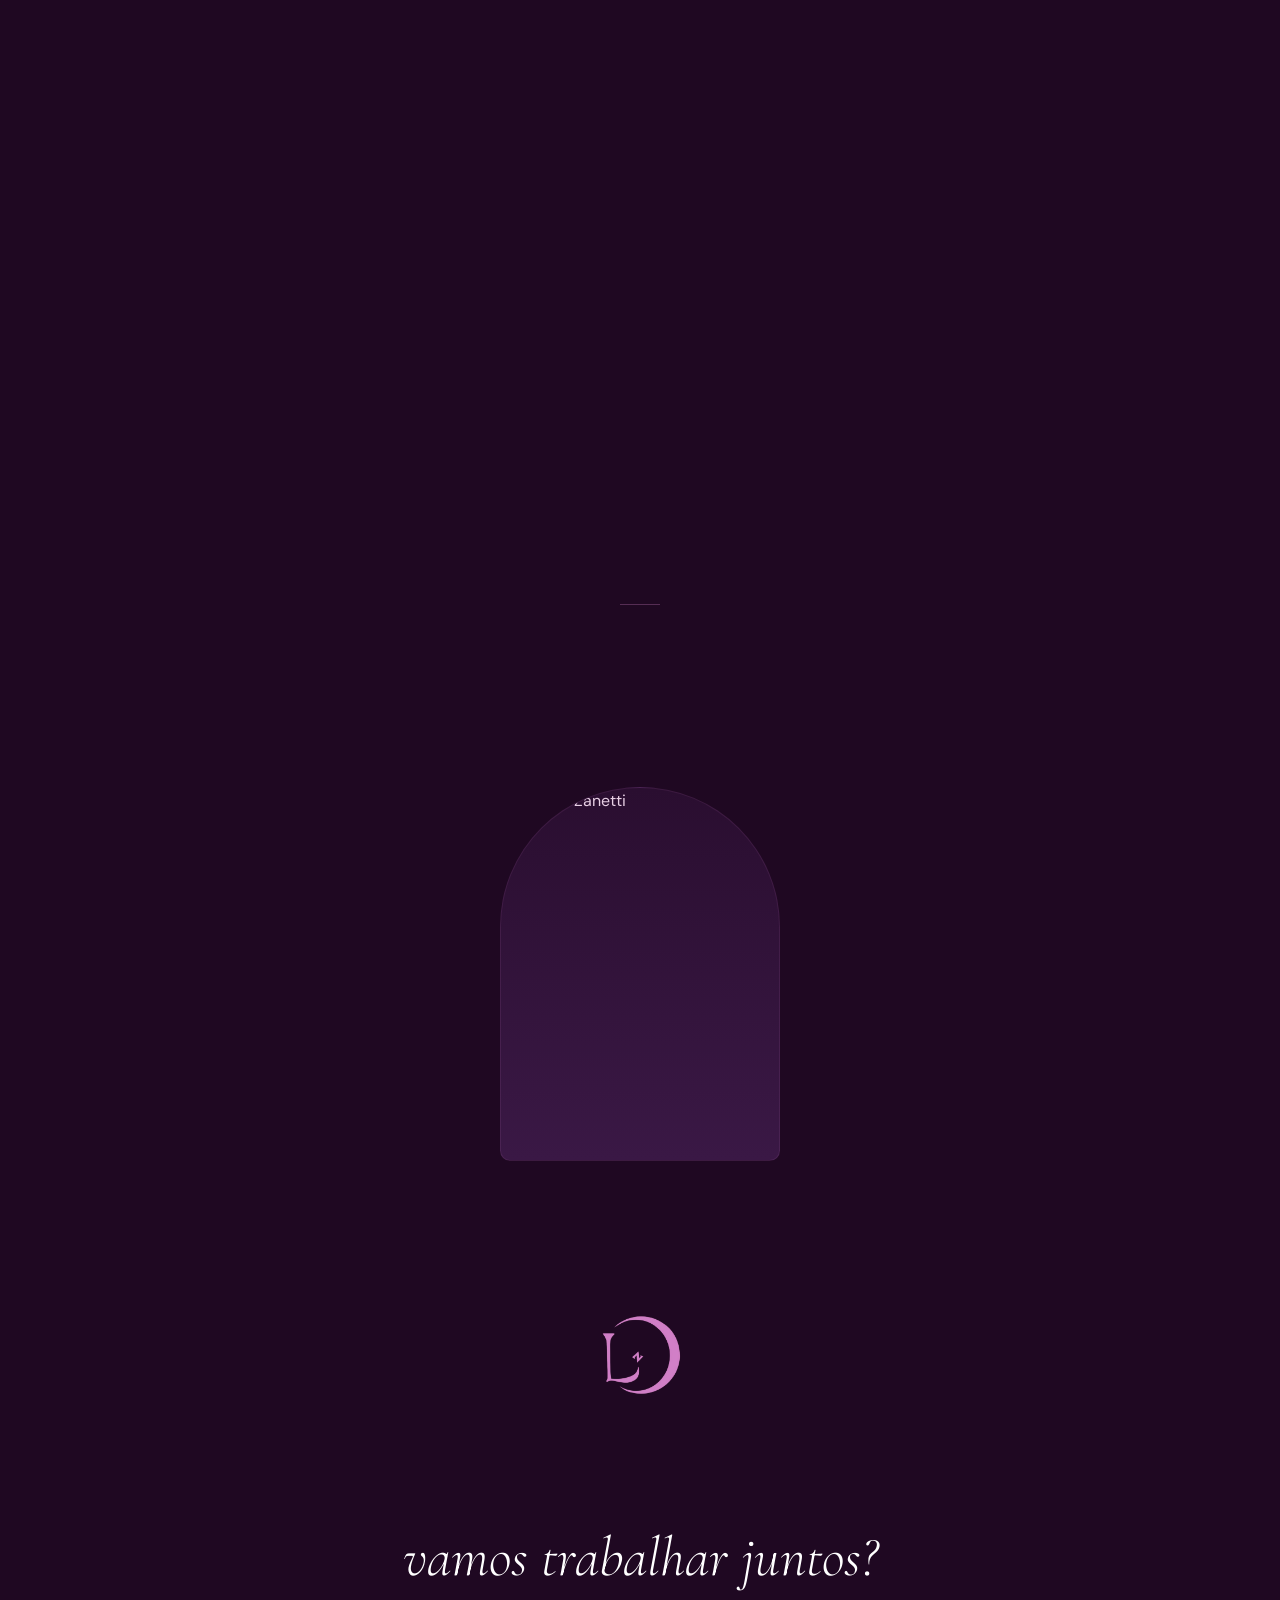
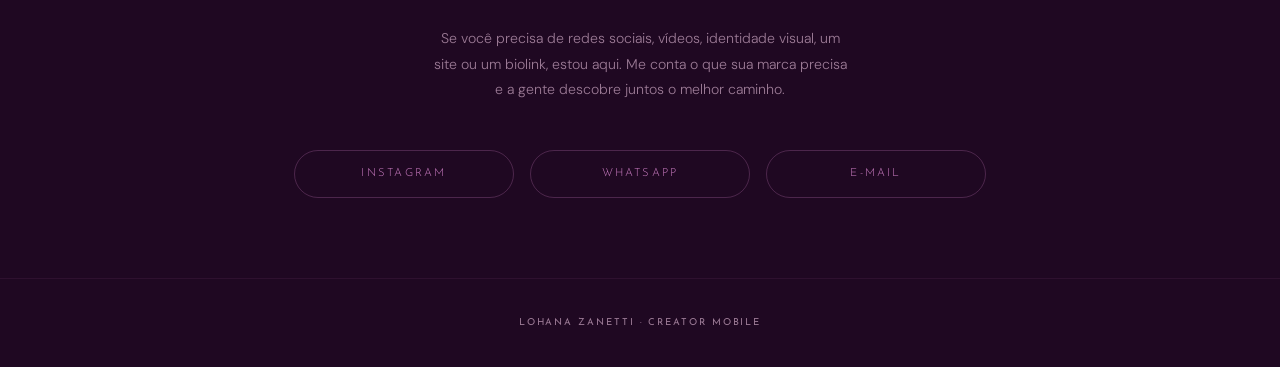
==== commit 3395badd: "Adiciona página de serviços (Creator Mobile) com 3 camadas de acesso Cria /servicos: publico.html (c" ====
--- a/index.html
+++ b/index.html
@@ -1240,6 +1240,13 @@
                 você já está nele
             </a>
         </div>
+        <div class="web-card reveal">
+            <p class="web-card-title">Como funciona meu trabalho</p>
+            <p class="web-card-desc">Página com o modelo de contratação unitária, sem pacote fechado, e acesso personalizado a valores para cada cliente.</p>
+            <a href="servicos/publico.html" class="web-card-link">
+                ver como funciona
+            </a>
+        </div>
     </div>
 </section>
 
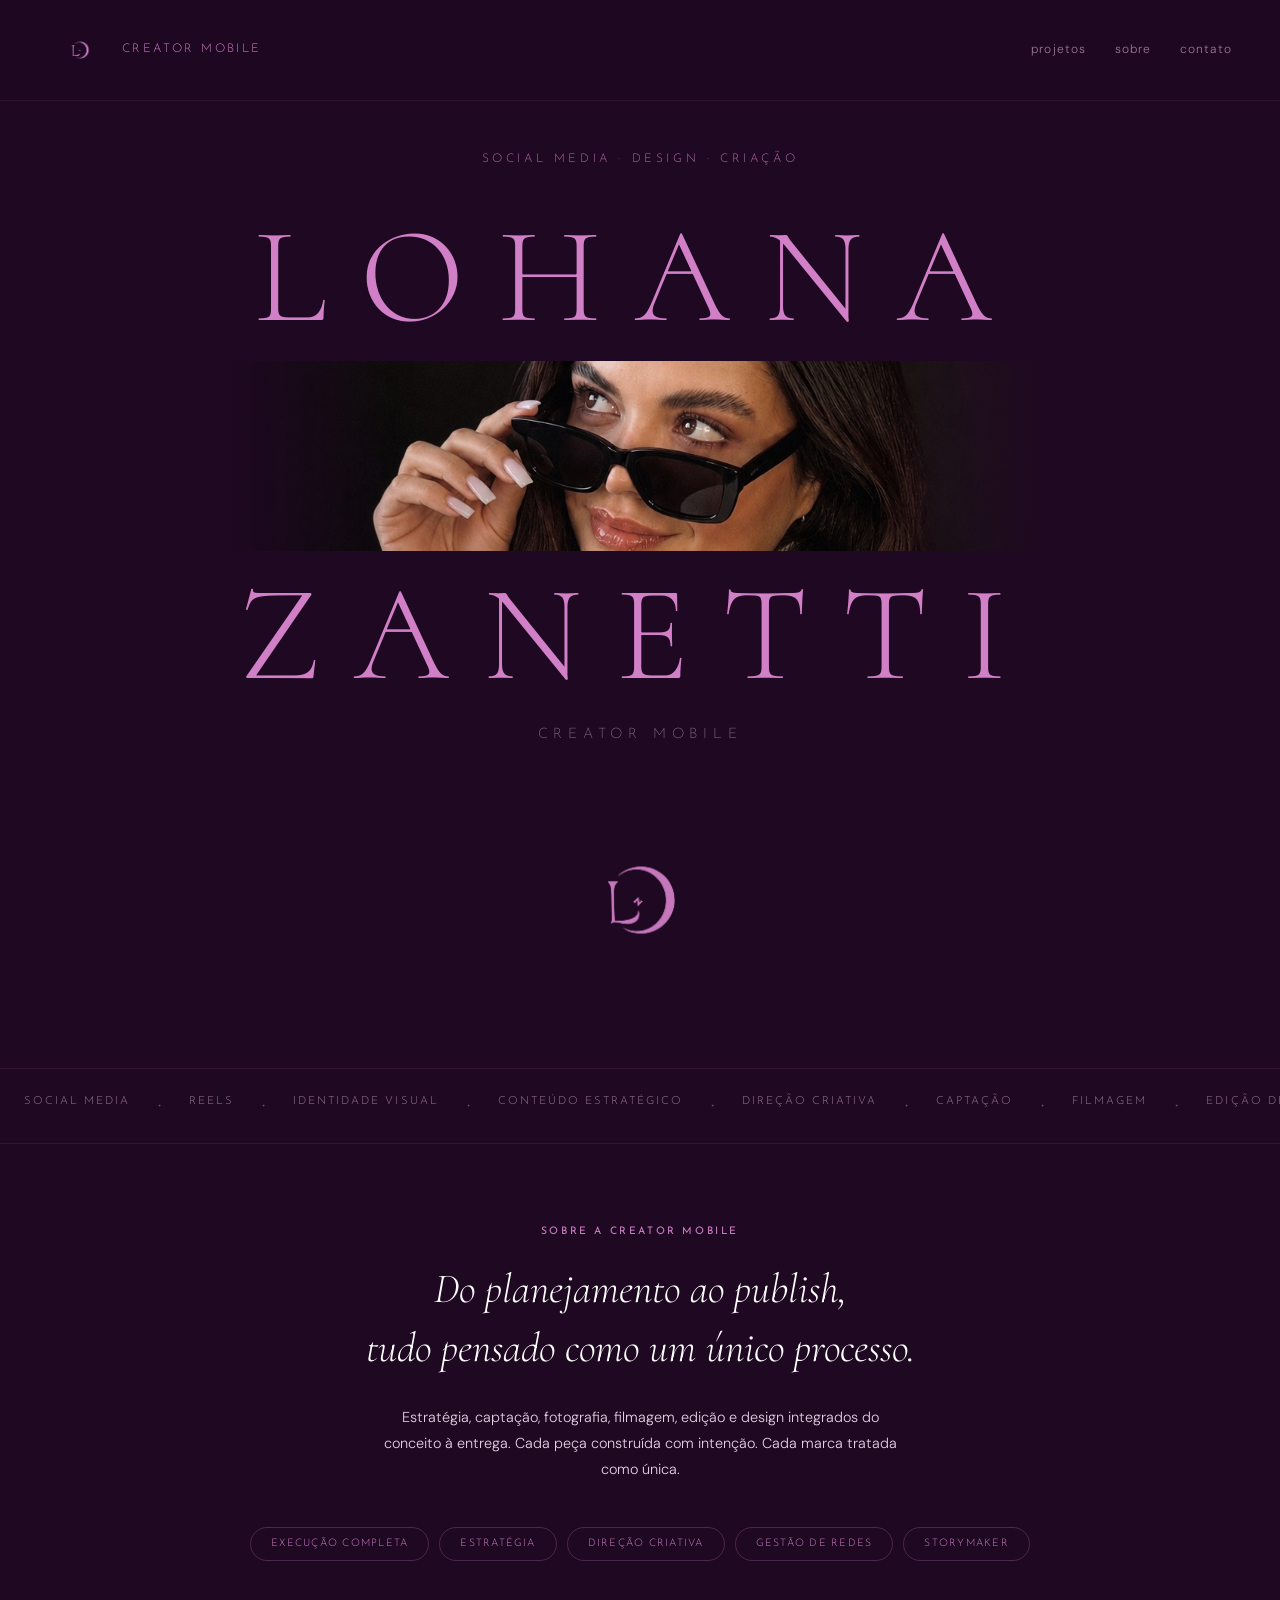
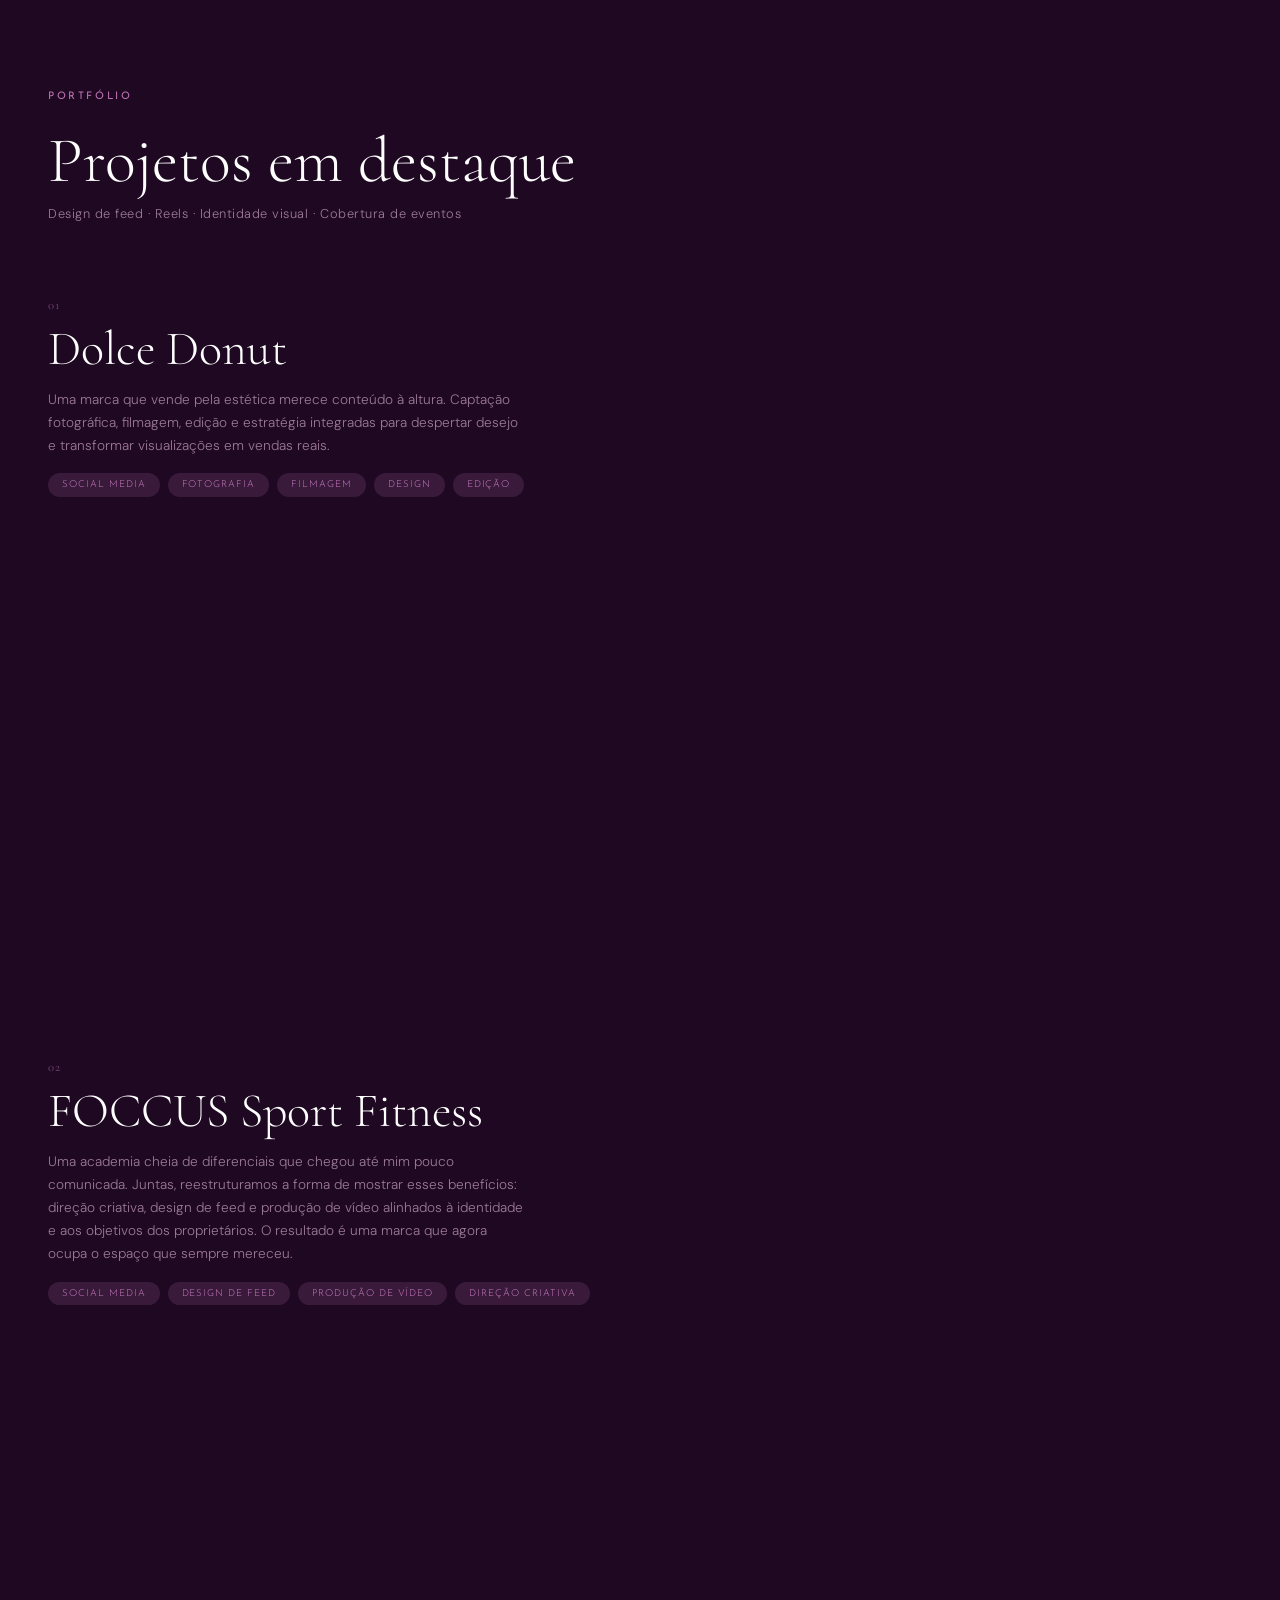
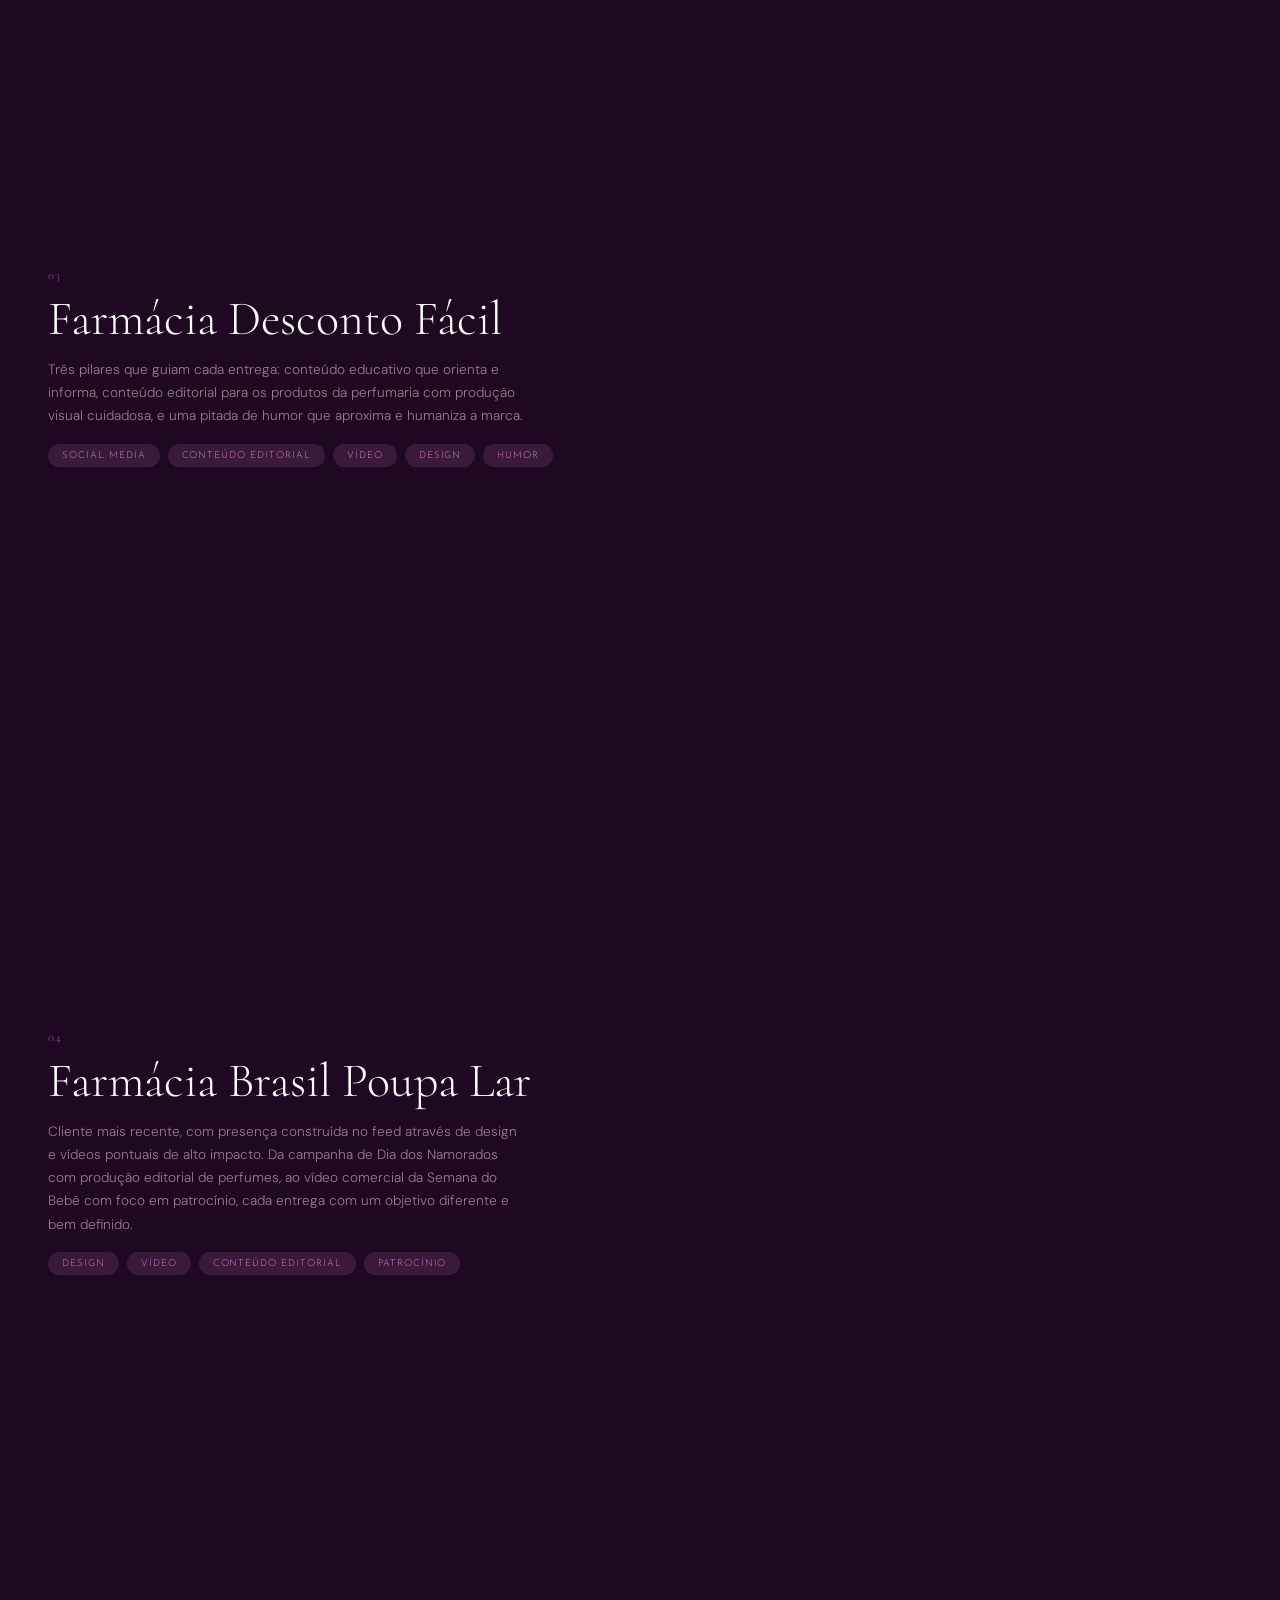
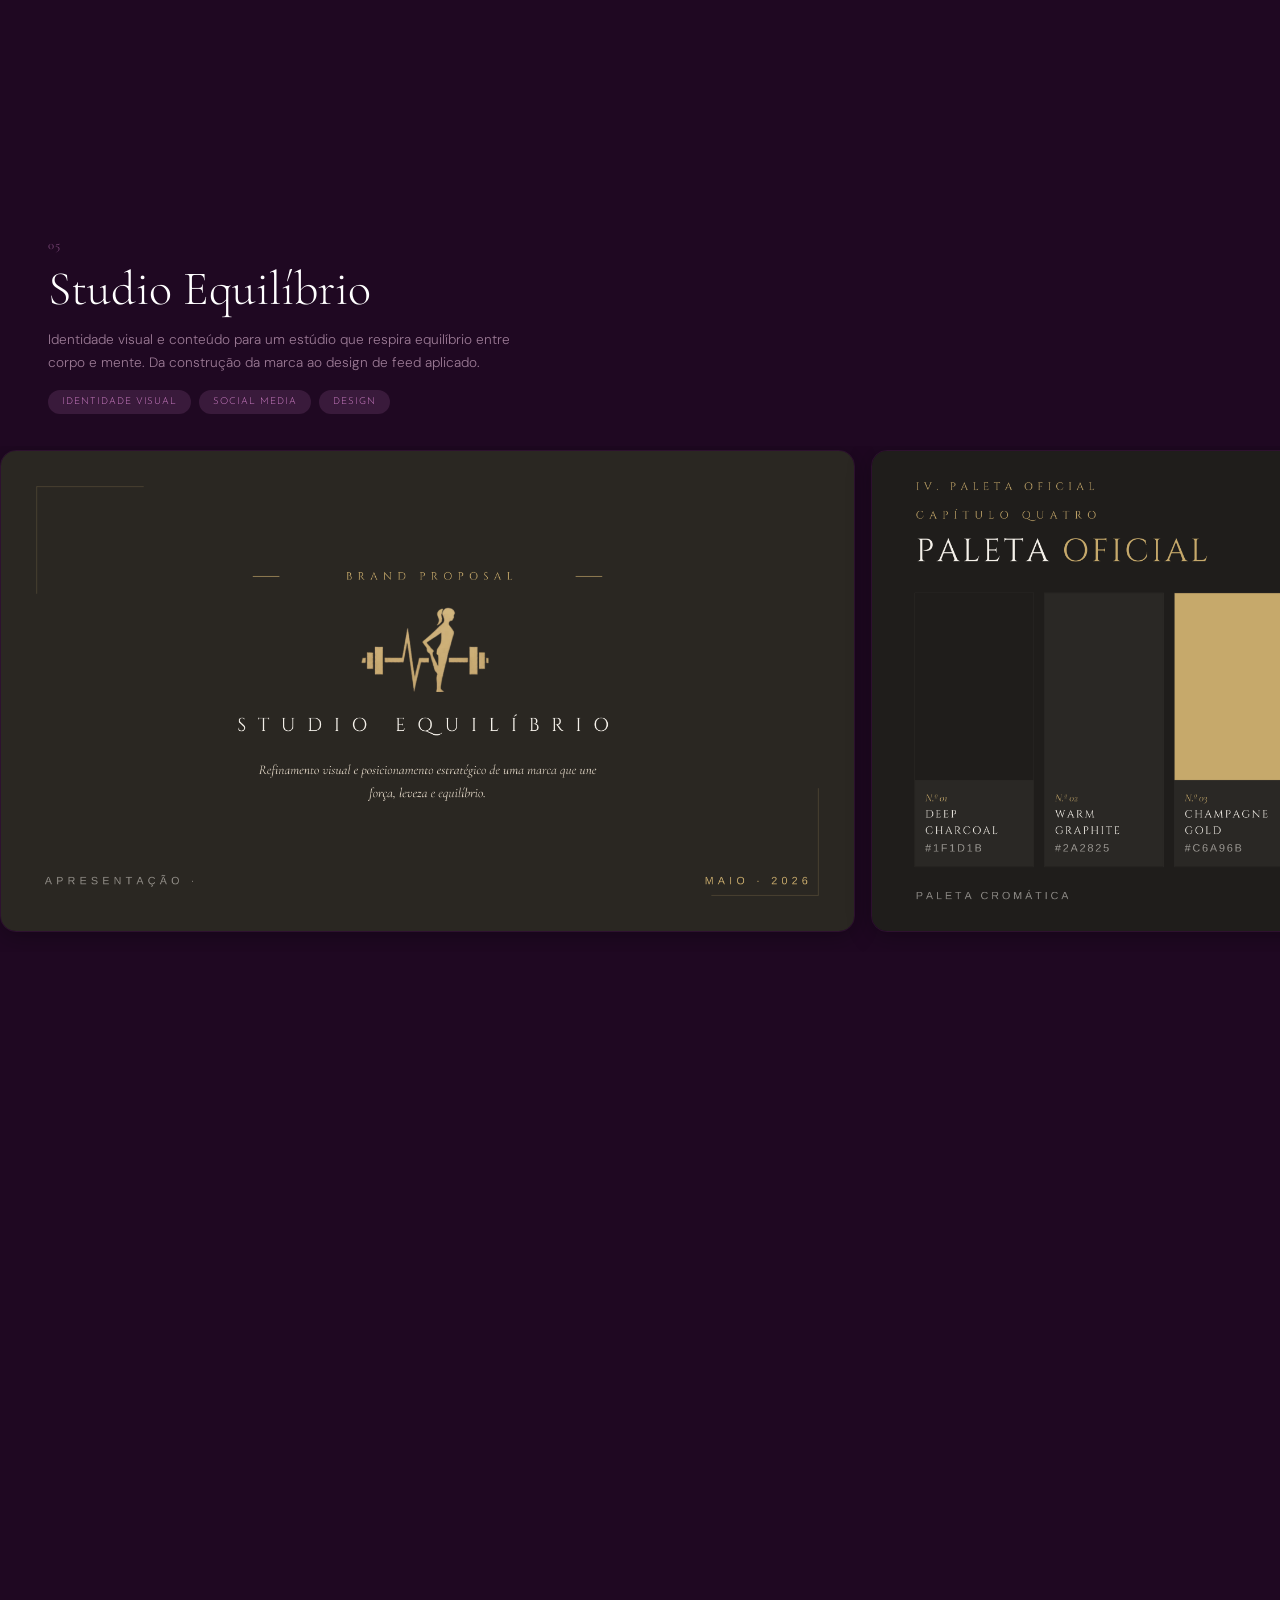
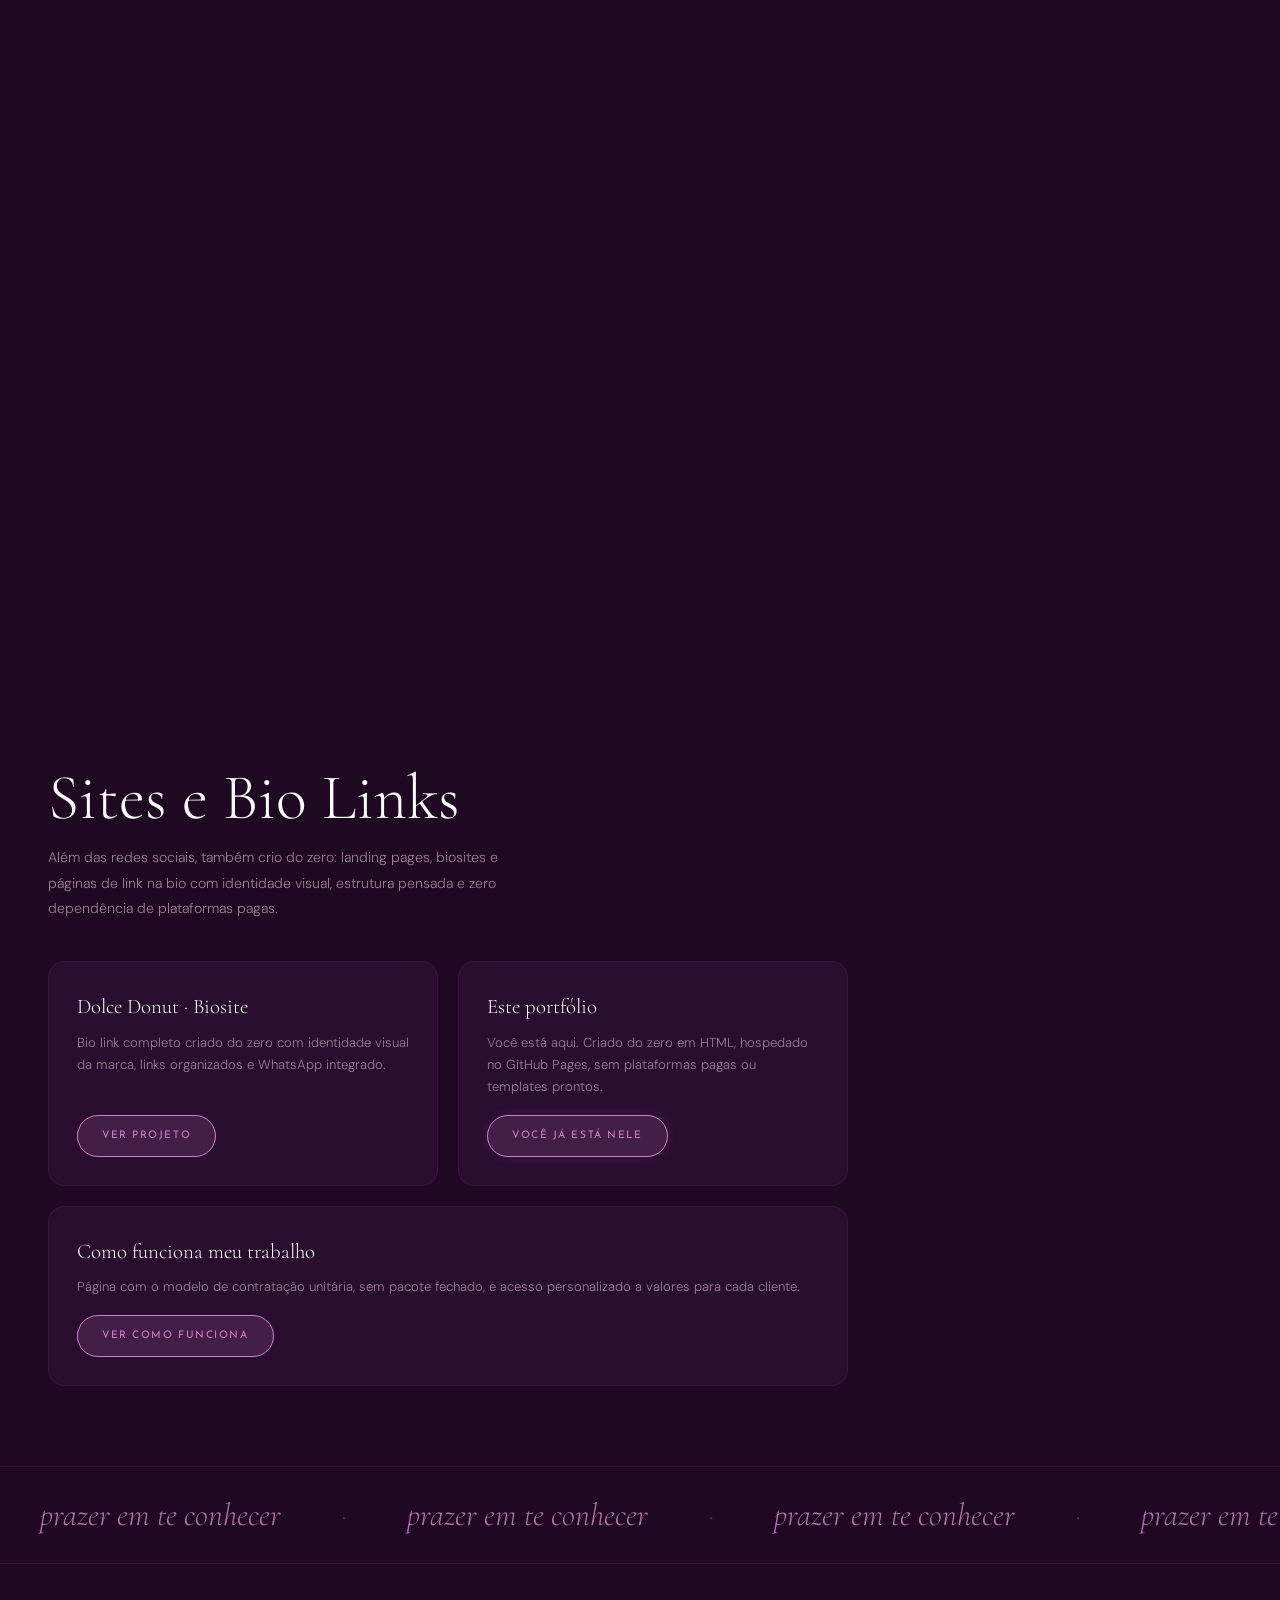
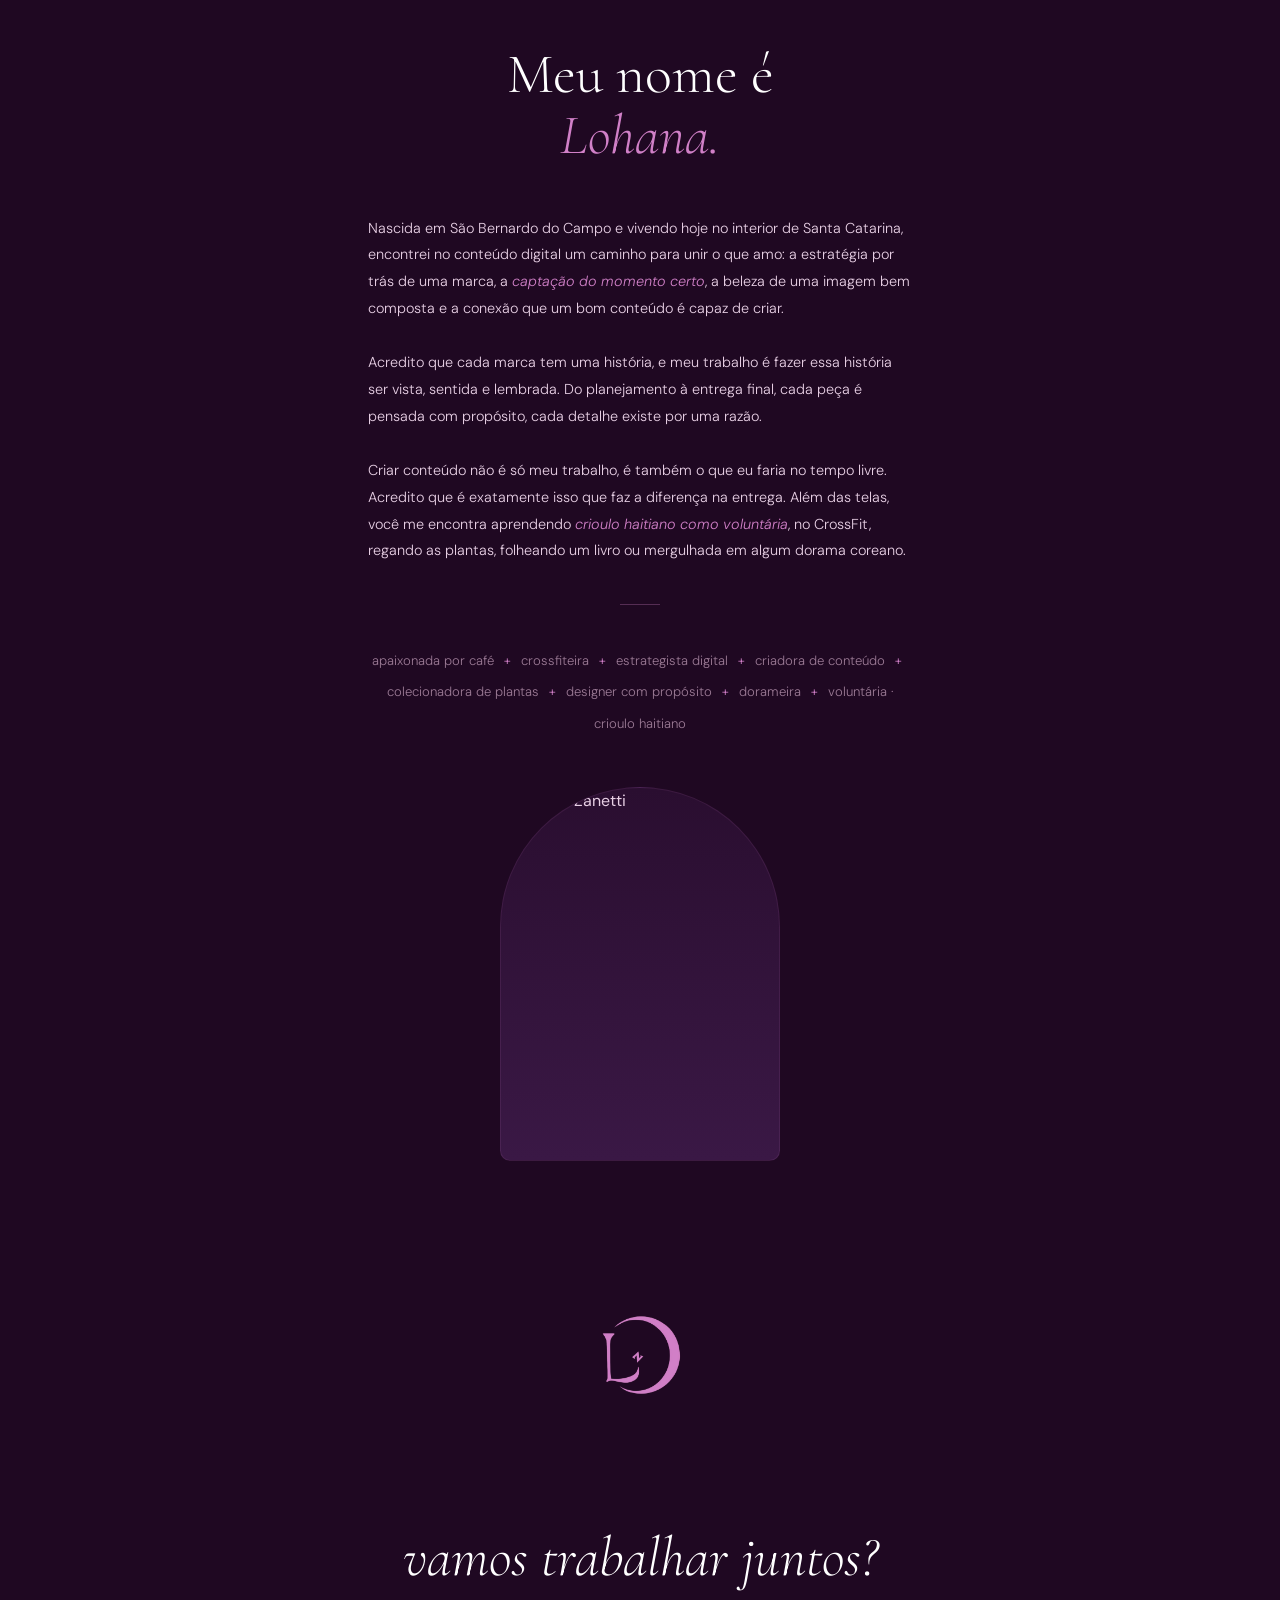
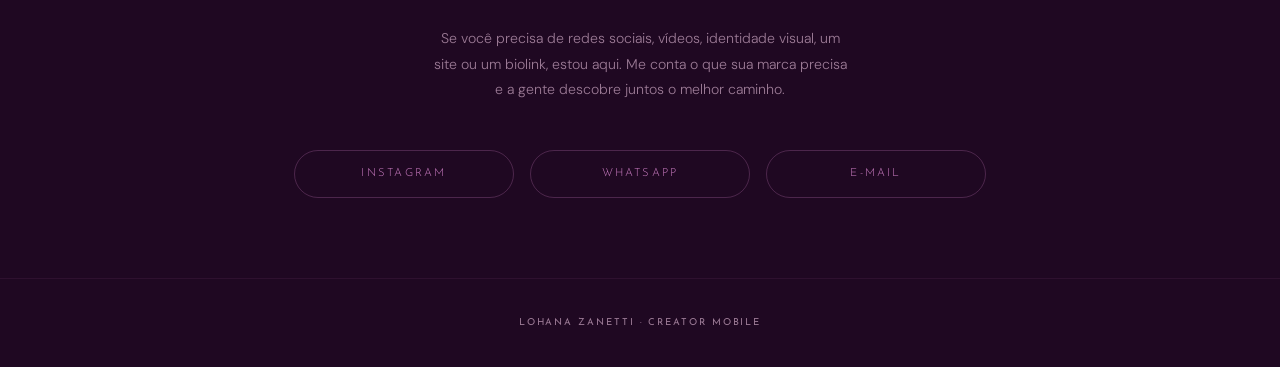
==== commit a002021b: "Substitui imagem hero da home por nova foto Adiciona foto-hero.jpg (JPEG otimizado, ~260KB) no lugar" ====
--- a/index.html
+++ b/index.html
@@ -141,7 +141,7 @@
             width: 100%;
             height: 100%;
             object-fit: cover;
-            object-position: center 58%;
+            object-position: center 35%;
         }
         .hero-photo::before {
             content: '';
@@ -926,7 +926,7 @@
     <p class="hero-eyebrow">Social Media · Design · Criação</p>
     <h1 class="hero-name">Lohana</h1>
     <div class="hero-photo">
-        <img src="foto-oculos.png.png" alt="Lohana Zanetti">
+        <img src="foto-hero.jpg" alt="Lohana Zanetti">
     </div>
     <h1 class="hero-name">Zanetti</h1>
     <p class="hero-brand">Creator Mobile</p>
